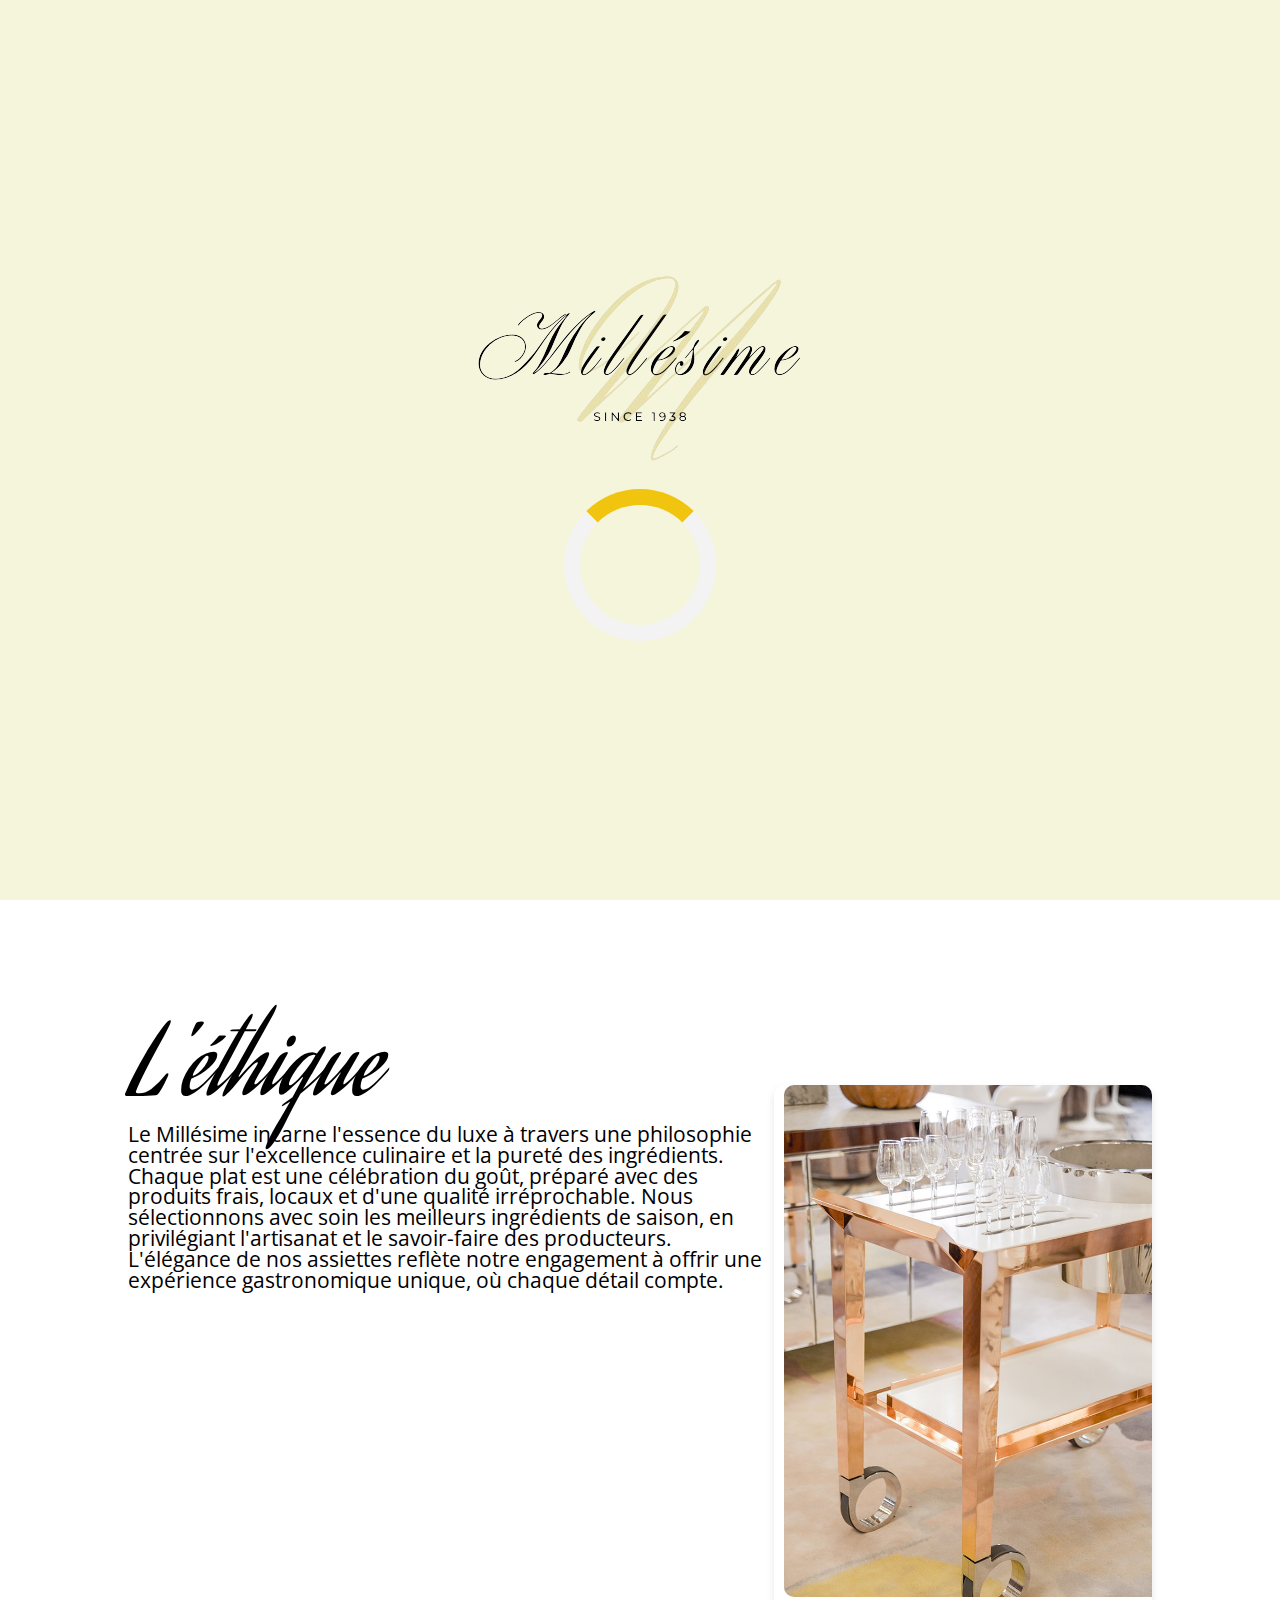
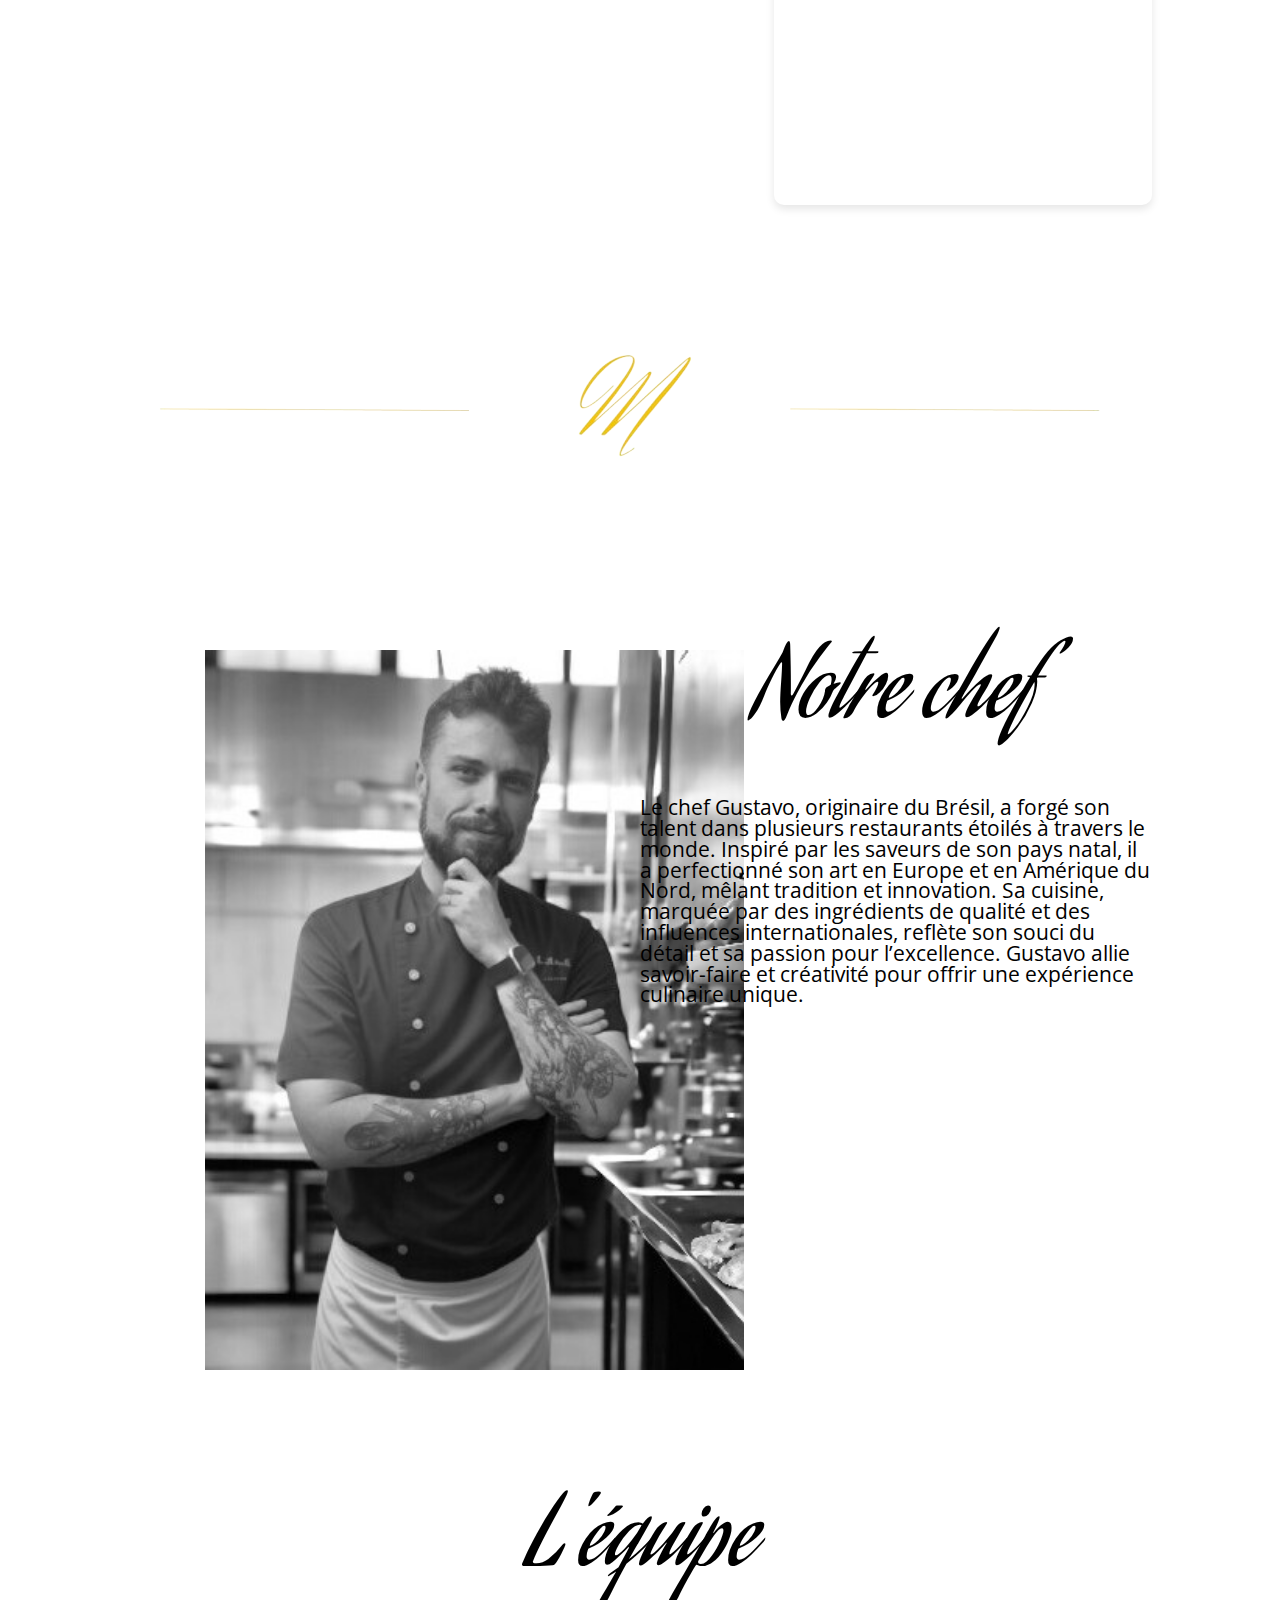
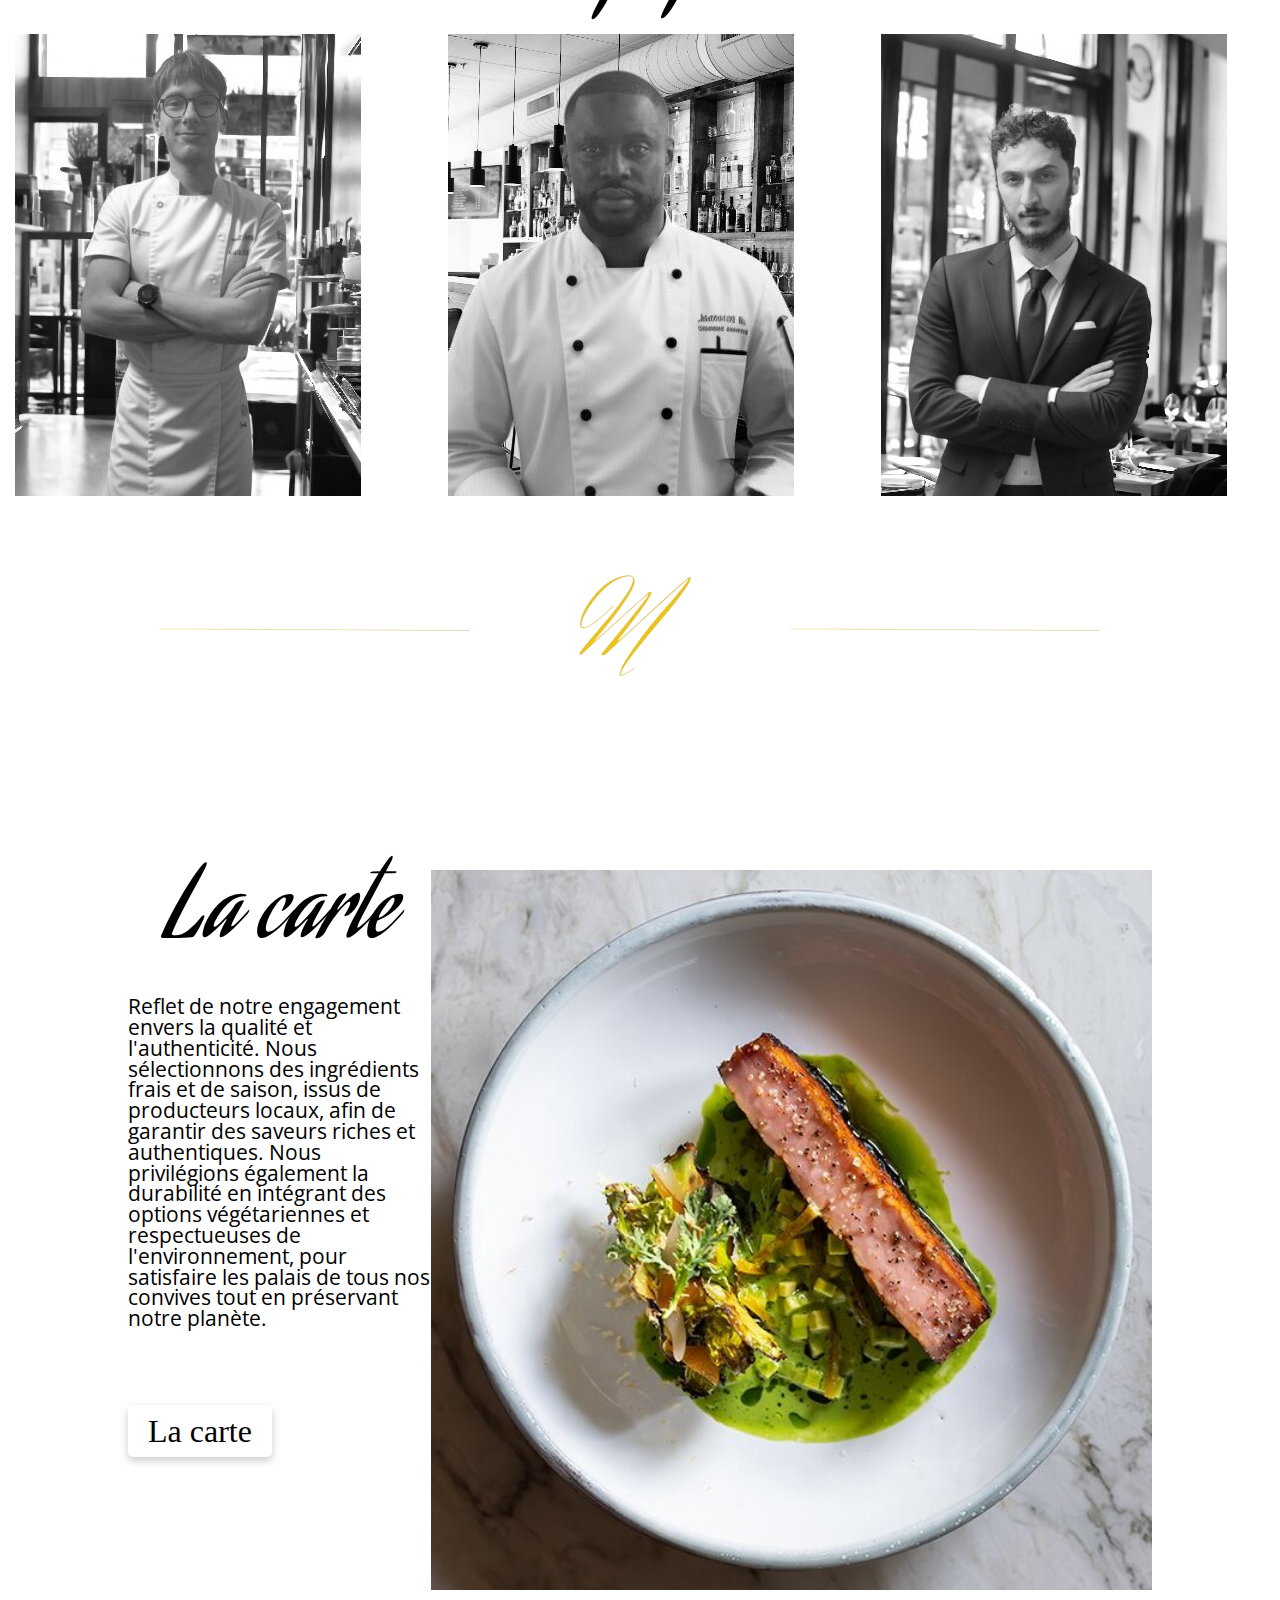
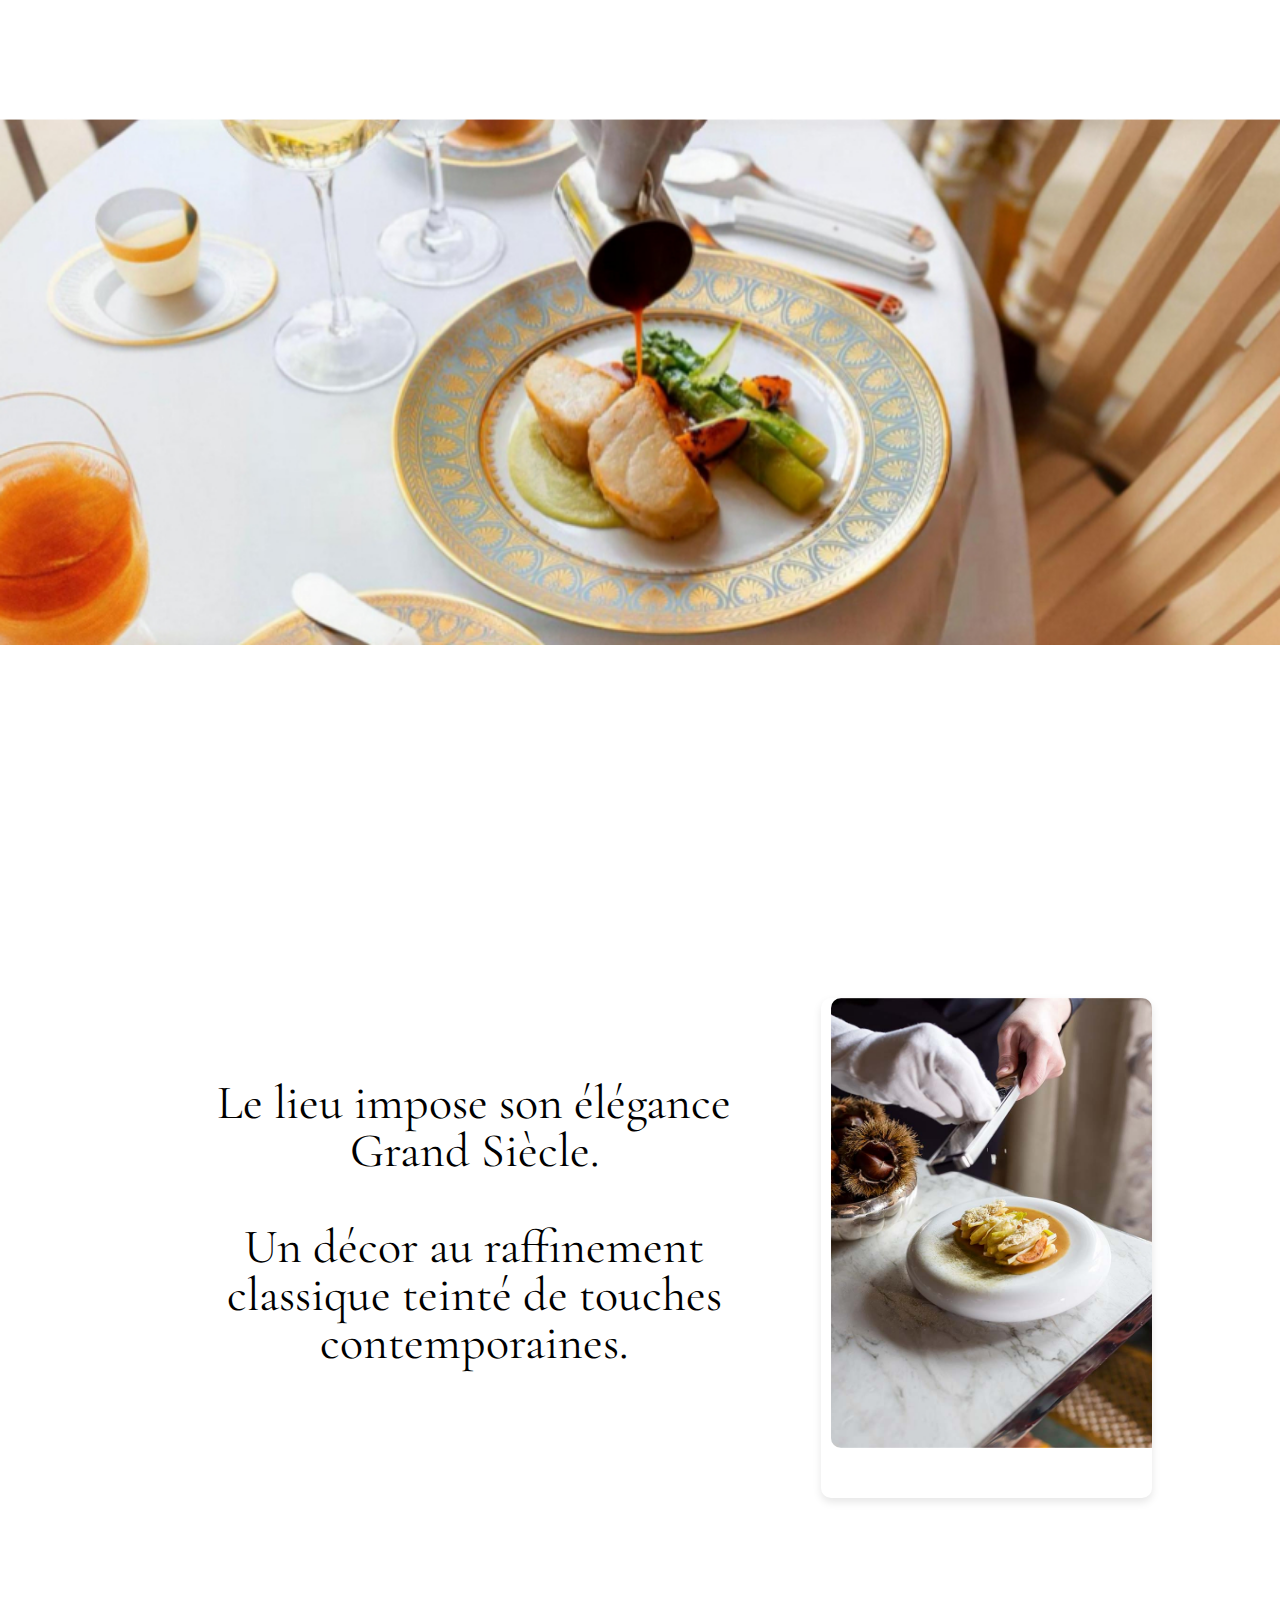
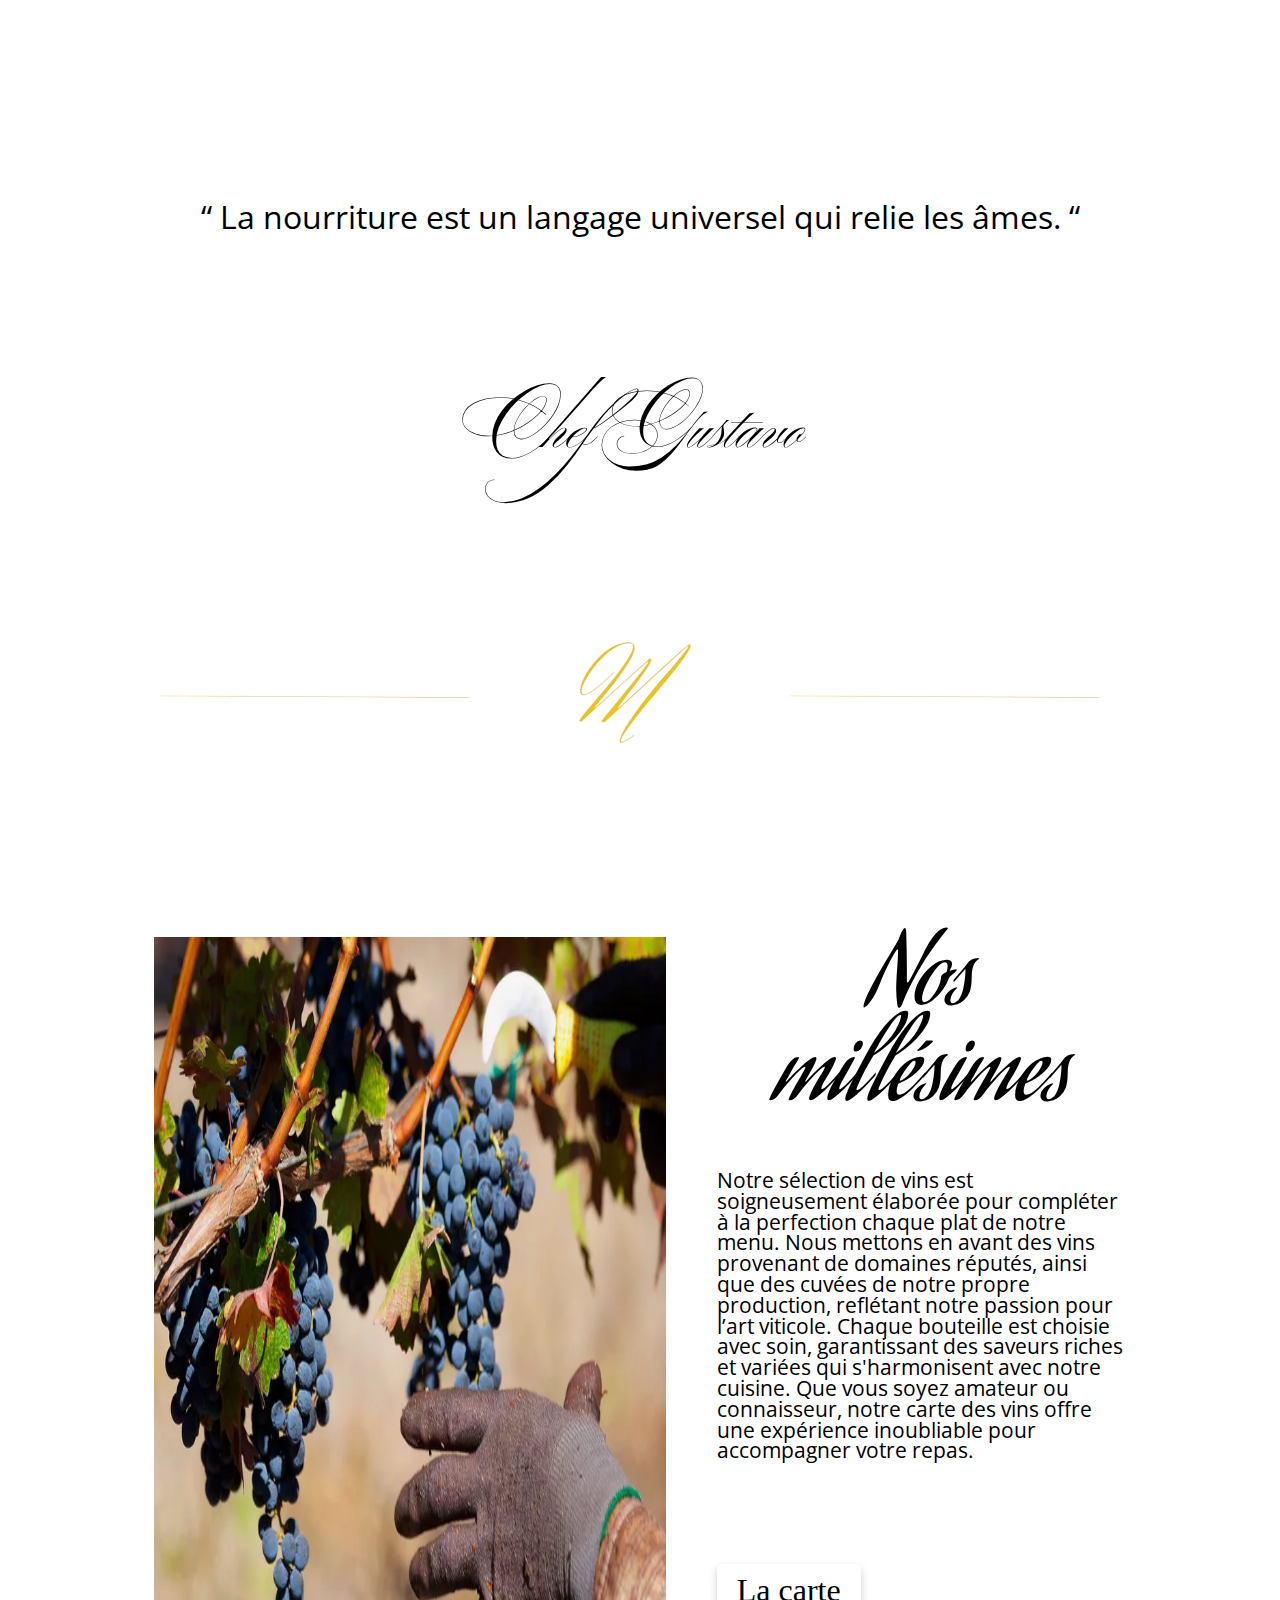
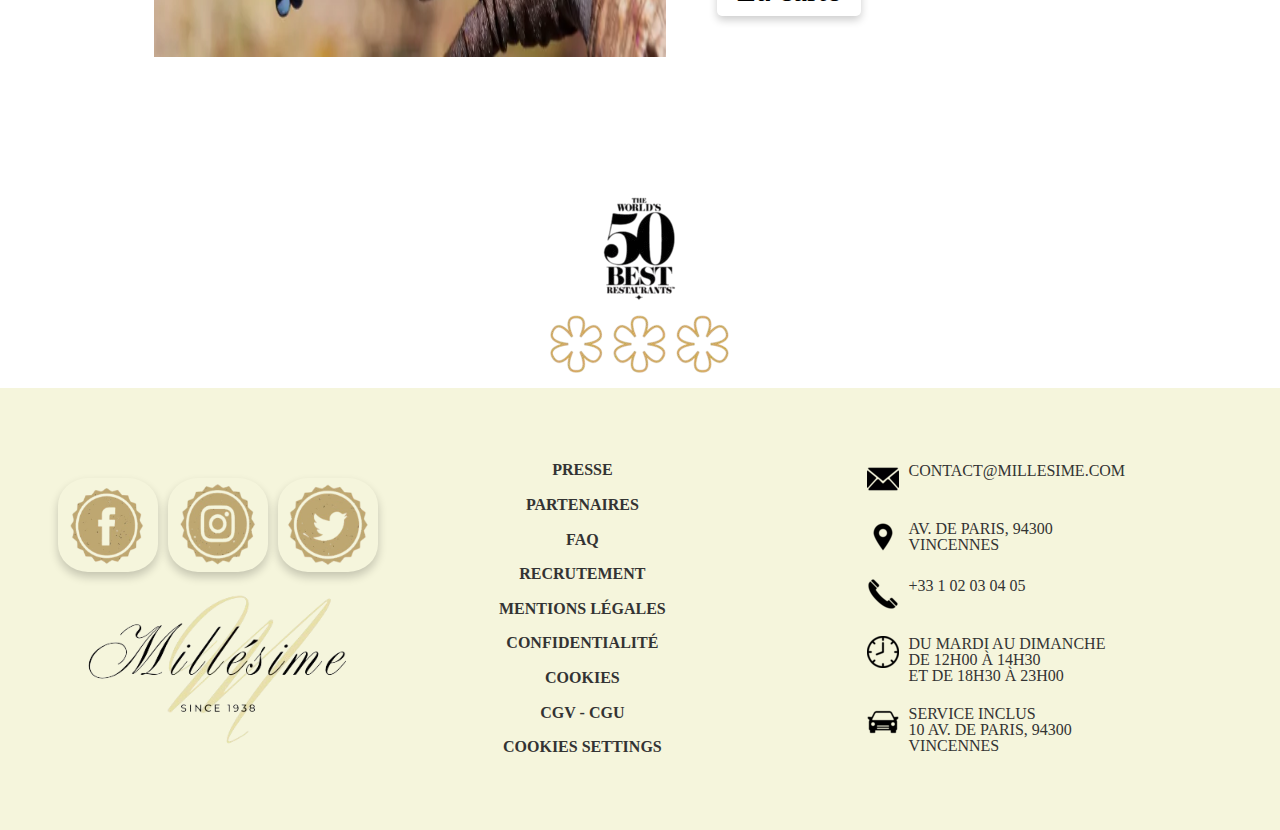
==== index.html @ 2b23a528 "maj3" ====
<!DOCTYPE html>
        <html lang="en">
<head>
    <meta charset="UTF-8">
    <meta name="viewport" content="width=device-width, initial-scale=1.0">
    <title>Restaurant Millésime</title>
    <link rel="icon" href="images/M-sans-fond.png" type="image/x-icon">
    <link rel="stylesheet" href="reset.css">
    <link rel="stylesheet" href="style.css">
    <link rel="preconnect" href="https://fonts.googleapis.com">
<link rel="preconnect" href="https://fonts.gstatic.com" crossorigin>
<link href="https://fonts.googleapis.com/css2?family=Aguafina+Script&family=Ballet:opsz@16..72&family=Cormorant+Garamond:ital,wght@0,300;0,400;0,500;0,600;0,700;1,300;1,400;1,500;1,600;1,700&family=Open+Sans:ital,wght@0,300..800;1,300..800&display=swap" rel="stylesheet">
</head>
<body>
    <div id="loading">
        <img src="images/logo-sans-fond2.png" alt="Logo" class="loading-logo">
        <div class="loader"></div>
    </div>
    <header>
        <nav id="navbar">
            <ul>
                <li><a href="#">L'éthique</a></li>
                <li><a href="#">Chefs</a></li>
                <li><a href="#carte">La Carte</a></li>
            </ul>

            <button button id="reservationButton"><a href="#">Réservation</a></button>
            
        </nav>
        <img src="images/logo-sans-fond2.png" alt="Logo" class="logo">
    </header>
    <main>
       
        
        <section id="ethique">
            <article>
                <h2>L'éthique</h2>  
                <p>Le Millésime incarne l'essence du luxe à travers une philosophie centrée sur l'excellence culinaire et la pureté des ingrédients. Chaque plat est une célébration du goût, préparé avec des produits frais, locaux et d'une qualité irréprochable. Nous sélectionnons avec soin les meilleurs ingrédients de saison, en privilégiant l'artisanat et le savoir-faire des producteurs. L'élégance de nos assiettes reflète notre engagement à offrir une expérience gastronomique unique, où chaque détail compte.</p>
            </article>
            <figure>
                <div class="carousel">
                    <div class="slides">
                        <div class="slide"><img src="images/cuisine1.jpg" alt="image1"></div>
                        <div class="slide"><img src="images/cuisine2.jpg" alt="image2"></div>
                        <div class="slide"><img src="images/cuisine3.jpg" alt="image3"></div>
                        <div class="slide"><img src="images/cuisine4.jpeg" alt="image4"></div>
                    </div>
                </div>
            </figure>
        </section>
            
            
        <div class="m">
            <img src="images/mavectrasse-removebg-preview.png">
        </div>


        <section class="chef">  

                <figure>     
                        <img src="images/gustavo.jpg" alt="Chef Gustavo">
                </figure> 
                <article>
                    <h2>Notre chef</h2>
                    <p>Le chef Gustavo, originaire du Brésil, a forgé son talent dans plusieurs restaurants étoilés à travers le monde. Inspiré par les saveurs de son pays natal, il a perfectionné son art en Europe et en Amérique du Nord, mêlant tradition et innovation. Sa cuisine, marquée par des ingrédients de qualité et des influences internationales, reflète son souci du détail et sa passion pour l’excellence. Gustavo allie savoir-faire et créativité pour offrir une expérience culinaire unique.</p>
                </article>
        </section>
        
        
       
        <section class="equipe"> 
            <h2>L'équipe</h2>
        </section>
        <section class="membre">
            <div class="membre-item">
                <img src="images/timothe.jpg" alt="Timothé">
                <article class="texte">
                    <p>Le sous-chef Timothé est un talent prometteur, formé dans des écoles culinaires internationales de renom. Avec plusieurs années d’expérience dans des restaurants étoilés, il apporte une expertise technique solide et un flair créatif. Sa rigueur et son attention aux détails complètent parfaitement la vision gastronomique du chef, contribuant à chaque plat avec passion et précision.</p>
                </article>
            </div>
        
            <div class="membre-item">
                <img src="images/lassanatransformed.jpeg" alt="Lassana">
                <article class="texte">
                    <p>Le chef pâtissier Lassana, fort de son expérience dans des cuisines internationales, est un véritable artisan du sucré. Sa passion pour la pâtisserie se reflète dans chaque création, où précision et innovation se mêlent harmonieusement. Lassana excelle à transformer des ingrédients simples en desserts raffinés, offrant des expériences gustatives inoubliables à chaque bouchée.</p> 
                </article>
            </div>
        
            <div class="membre-item">
                <img src="images/karim.jpg" alt="Karim">
                <article class="texte">
                    <p>Karim, notre maître de salle, apporte une expertise internationale acquise dans certains des meilleurs restaurants du monde. Son sens du service, son élégance et son attention aux moindres détails assurent à chaque client une expérience raffinée et inoubliable. Avec Karim, l'hospitalité devient un art, sublimant chaque moment passé dans notre établissement.</p>
                </article>
            </div>
        </section>
        
    
        <div class="m">
            <img src="images/mavectrasse-removebg-preview.png">
        </div>

        <section id="carte">
            <article>
                <h2>La carte</h2>
                <p>Reflet de notre engagement envers la qualité et l'authenticité. Nous sélectionnons des ingrédients frais et de saison, issus de producteurs locaux, afin de garantir des saveurs riches et authentiques. Nous privilégions également la durabilité en intégrant des options végétariennes et respectueuses de l'environnement, pour satisfaire les palais de tous nos convives tout en préservant notre planète.  </p>
                <a href="images/Menu.pdf" class="btn" target="_blank">La carte</a>

            </article>
            <figure>
                <img src="images/plat11.jpg">
            </figure>   
        </section>

        <div class="gimage">
            <img src="images/photofull.jpg">
        </div>

        <div class="carroussel-plat">
            <article>
            <h4>Le lieu impose son élégance Grand Siècle.<br><br> Un décor au raffinement classique teinté de touches contemporaines.</h4>
        </article>
            <figure>
                <div class="carousel">
                    <div class="slides">
                        <div class="slide"><img src="images/plat1.jpg" alt="image1"></div>
                        <div class="slide"><img src="images/plat10.jpg" alt="image2"></div>
                        <div class="slide"><img src="images/plat2.jpg" alt="image3"></div>
                        <div class="slide"><img src="images/plat5.jpg" alt="image4"></div>
                    </div>
                </div>
            </figure>
        </div>

        <div class="citation">
            <p>“ La nourriture est un langage universel qui relie les âmes. “</p> 
            <h3><br><br>Chef   Gustavo</h3>
        </div>

        <div class="m">
            <img src="images/mavectrasse-removebg-preview.png">
        </div>

        <section class="vin">
            <figure>
                <img src="images/wineharvest.jpg">
            </figure>
            <article>
                <h2>Nos millésimes</h2>
                <p>Notre sélection de vins est soigneusement élaborée pour compléter à la perfection chaque plat de notre menu. Nous mettons en avant des vins provenant de domaines réputés, ainsi que des cuvées de notre propre production, reflétant notre passion pour l’art viticole. Chaque bouteille est choisie avec soin, garantissant des saveurs riches et variées qui s'harmonisent avec notre cuisine. Que vous soyez amateur ou connaisseur, notre carte des vins offre une expérience inoubliable pour accompagner votre repas.  </p>
                <a href="images/Carte de Vins.pdf" class="btn" target="_blank">La carte</a>
            </article>
        </section>

        <div class="certif">
            <div class="certimg">
                <img src="images/logo50michelin.png">
            </div>
        </div>
    </main>

    <footer>
        <div class="container">

            <div class="column logos">
                <div class="inter">          
                    <img src="images/facebook.png" alt="Facebook">
                    <img src="images/insta.png" alt="Instagram">
                    <img src="images/twitter.png" alt="Twitter">
                </div>  
                <img src="images/logo-sans-fond2.png" alt="logo" class="M">
            </div>

            <div class="column liens">   
                <ul>
                    <li class="hover-underline">Presse</li>
                    <li class="hover-underline">Partenaires</li>
                    <li class="hover-underline">FAQ</li>
                    <li class="hover-underline">Recrutement</li>
                    <li class="hover-underline">Mentions Légales</li>
                    <li class="hover-underline">Confidentialité</li>
                    <li class="hover-underline">Cookies</li>
                    <li class="hover-underline">CGV - CGU</li>
                    <li class="hover-underline">Cookies Settings</li>
                </ul>
            </div> 

            <div class="column contact">
                <ul>
                    <li class="hover-underline"><span class="icon"><img src="images/enveloppe-de-courrier-electronique.png"></span> contact@millesime.com</li>
                    <li class="hover-underline"><span class="icon"><img src="images/localisateur.png"></span> Av. de Paris, 94300 Vincennes</li>
                    <li class="hover-underline"><span class="icon"><img src="images/telephone.png"></span> +33 1 02 03 04 05</li>
                    <li class="hover-underline"><span class="icon"><img src="images/lhorloge.png"></span> Du mardi au dimanche<br>De 12h00 à 14h30<br>et de 18h30 à 23h00</li>
                    <li class="hover-underline"><span class="icon"><img src="images/voiture.png"></span> Service inclus<br>10 Av. de Paris, 94300 Vincennes</li>
                </ul>
            </div>  
            
        </div>
    </footer>

<script src="script.js"></script>
</body>
---- style.css ----
#loading {
    position: fixed;
    width: 100%;
    height: 100%;
    background-color: #F5F5DC;
    z-index: 9999;
    display: flex;
    flex-direction: column;
    justify-content: center;
    align-items: center;
}

.loading-logo {
    width: 500px;
    margin-bottom: 20px; 
}


.loader {
    border: 16px solid #f3f3f3;
    border-top: 16px solid #F1C40F;
    border-radius: 50%;
    width: 120px;
    height: 120px;
    animation: spin 2s linear infinite;
}

@keyframes spin {
    0% { transform: rotate(0deg); }
    100% { transform: rotate(360deg); }
}

:root {
    --gold:  #F1C40F;
    --white:  #ffffff;
    --navfooterbg: #F5F5DC;
    --text: black;
}

header nav {
    position: fixed; 
    top: 0;
    left: 0;
    width: 100%;
    background-color: transparent; 
    transition: background-color 0.3s ease; 
    z-index: 1000;
    display: flex;
    justify-content: space-between;
        
}

header>nav.scrolled {
    background-color: #E5c07B;
}

header nav ul {
    display: flex;
    padding-left: 4%;
    border: none;
    gap: 35px;
    align-items: center;
       
}

header nav li a {
    display: flex;
    text-decoration: none;
    color: var(--text);
    font-family: "Cormorant Garamond", serif;
    font-weight: 500;
    font-size: 50px;
    text-shadow: 2px 2px 4px rgb(0, 0, 0, 0.5);
          
    
}

li a:hover {
    text-shadow: 3px 3px 8px rgba(0, 0, 0, 0.7); 
    transform: scale(1.05);    
    border-bottom: 1px solid #000;
}

li a:active {
        transform: scale(0.95);
    }

    
nav button {
    background-color: black;
    text-decoration: none;
    color: gold; 
    border: 2px solid #F1C40F; 
    padding: 15px 30px;
    font-size: 18px;
    text-transform: uppercase;
    letter-spacing: 2px;
    cursor: pointer;
    position: relative;
    overflow: hidden;
    transition: color 0.3s, background-color 0.3s, transform 0.4s; 
    padding: 20px 30px 15px 30px;
    margin: 20px 10px;
    margin-right: 20px;
}

nav button a {
    text-decoration: none;
    color: #F1C40F;
}

nav button::before {
    content: 'Bientôt Disponible';
    position: absolute;
    top: 0;
    left: 0;
    width: 100%;
    height: 100%;
    display: flex;
    justify-content: center;
    align-items: center;
    color: black; 
    background-color: gold;
    transform: translateY(100%);
    transition: transform 0.4s;
    
    
}

nav button:hover {
    color: black;
    background-color: gold; 
}

nav button:hover::before {
    transform: translateY(0); 
}

nav button:hover {
    transform: scale(1.05); 
}

nav button:active {
    transform: scale(0.95);
}
       
header {
    background-image: url(images/headeur.jpg);
    background-size: cover;
    background-position: top;
    height: 100vh;
}

.logo {
    width: 600px; 
    height: auto; 
    padding: 5px;
    background-color: transparent;
    display: block;
    margin-left: auto;
    margin-right: auto;
    width: 600px;
    padding-top: 0;    
    margin: 0 auto; 
    padding-top: 80px;  
}

#ethique {
    display: flex;
    justify-content: space-between;
    margin: 10%;
    height: 80vh;
}

#text-container {
    flex: 1;
    margin-right: 20px;

}

.carousel {
    flex: 1;
    display: flex;
    justify-content: flex-end;
}

.carousel img {
    max-width: 100%;
    height: auto;
    margin-left: 10px;
}

.texte h2 {
text-align: center;
}

.ethique h2 {
    font-family: "Aguafina Script";
    font-size: 6rem;
    margin-bottom: 15%;
}

.ethique article {
    width: 40%;
}


.ethique figure {
    width: 40%;
}

.ethique p {
    font-family: "Roboto";
    font-size: 2rem; 
    text-align: left;
    word-wrap: break-word;
}

.carousel {
    width: 100%;
    overflow: hidden;
    border-radius: 10px;
    box-shadow: 0 4px 8px rgba(0, 0, 0, 0.1);
    height: 100%;
    margin-top: 15%;
}

.slides {
    display: flex;
    width: 100%;
    animation: slide 7s infinite;
}

.slide {
    width: 100%;
    flex: 1 0 100%;
    height: 100%;
}

.slide img {
    width: 100%;
    border-radius: 10px;
}
@keyframes slide {
    0% { transform: translateX(0); }
    33% { transform: translateX(0); }
    38% { transform: translateX(-100%); }
    71% { transform: translateX(-100%); }
    76% { transform: translateX(-200%); }
    100% { transform: translateX(-200%); }
}

.chef{
    display: flex;
    justify-content: space-between;
    margin: 10%;
    height: 80vh;
}
.chef figure{
    width: 50%;
    display: flex;
}
.chef figure img{
    width:auto;
    padding-left: 15%;
}
.chef article{
    height: 80%;
    width: 50%;
    
}
.chef article h2{
    text-align: center;
    padding-bottom: 10%;
}
.chef article p{
    padding-bottom: 25%;
    }

 .equipe h2 {
    color: #000;
    font-family: "Aguafina Script";
    font-size: 6rem;
    margin-bottom: 20px;
    margin-top: auto;
 }
 .equipe.texte p {
    text-align: center;
    }
    
.equipe {
        display: flex;
        justify-content: center; /* Espacement égal entre les membres */
        gap: 20px; /* Espace entre chaque membre */
        margin: 20px 0;
        flex-direction: row;
        align-items: center;
        height: 80%;
    }
    .membre {
        display: flex;
        justify-content: space-around; /* Espace entre les images */
        gap: 20px; /* Espace entre chaque membre */
        margin-top: 20px;
    }
    
    .membre-item {
        position: relative;
        width: 30%; /* Chaque membre occupe 30% de la largeur disponible */
        overflow: hidden;
    }
    
    .membre-item img {
        width: 80%; /* L'image occupe toute la largeur du membre */
        height: auto;
        display: block;
    }
    
    .texte {
        position: absolute;
        top: 0;
        left: 0;
        width: 75%;
        height: 100%;
        background-color: rgba(0, 0, 0, 0.7); /* Fond semi-transparent */
        color: white;
        display: flex;
        justify-content: center;
        align-items: center;
        text-align: center;
        opacity: 0; /* Le texte est invisible par défaut */
        transition: opacity 0.5s ease;
        padding: 20px;
    }
    
    .membre-item:hover .texte {
        opacity: 1; /* Le texte apparaît au survol de l'image */
    }
    
    .texte p {
        margin: 0;
        word-wrap: break-word;
        max-height: 100%; /* Assure que le texte ne dépasse pas */
        overflow-y:hidden; /* Si le texte dépasse, défilement */
    }
    
    


.membre img {
    width: auto;
    height: auto;
    transition: opacity 0.5s ease; /* Transition pour l'opacité */
}

.membre .texte {
    position: absolute;
    top: 0;
    left: 0;
    width: auto;
    height: auto;
    background-color: rgba(0, 0, 0, 0.6); /* Fond semi-transparent */
    color: white;
    display: flex;
    justify-content: center;
    align-items: center;
    text-align: center;
    opacity: 0; /* Par défaut, le texte est invisible */
    transition: opacity 0.5s ease; /* Transition pour l'apparition du texte */
    padding: 20px;
    font-size: 10%;
}

.membre:hover img {
    opacity: 0.5; /* Réduit la visibilité de l'image lorsqu'on passe la souris */
}

.membre:hover .texte {
    opacity: 1; /* Le texte devient visible lors du survol */
}

.m {
    display: flex;
    justify-content: center;
    max-width: 100%;
}


#carte{
    display: flex;
    justify-content: space-around;
    margin: 10%;
    height: 80vh;
}
#carte article{
    height: 80%;
    width: 40%;
}
#carte article h2{
    text-align: center;
    padding-bottom: 10%;
}
#carte article p{
    padding-bottom: 25%;
}
#carte figure{
    height: 100% ;
}
#carte figure img{
    height: 100%;
}

h2{
    font-family: "Aguafina Script";
    font-size: 6rem;

}
p{
    font-family: "Open Sans";
    font-size: 1.3rem;
}

.btn {
    display: inline-block;
    padding: 10px 20px;
    background-color: #ffffff; 
    color: black; 
    text-decoration: none; 
    border-radius: 5px; 
    font-size: 2rem; 
    box-shadow: 0 4px 8px rgba(0, 0, 0, 0.2); 
    transition: background-color 0.3s, box-shadow 0.3s; 
  }
  
  .btn:hover {
    background-color: var(--gold); 
    box-shadow: 0 8px 16px rgba(0, 0, 0, 0.3); 
  }
  
  .gimage{
    display: flex;
    justify-content: center;
    width: 100%;
 
  }
  .gimage img{
    width: 100%;
  }


  .carroussel-plat {
    margin: 10%;
    display: flex;
    justify-content: space-around;
    align-items: center;
    height: 100vh;
  }

  .carroussel-plat h4 {
    text-align: center;
    font-size: 3rem;
    padding: 10%;
    font-family: "Cormorant Garamond";
  }
.carroussel-plat img{
    height: 90%;
  }
.carroussel-plat figure{
    width: 60%;
}

.citation {
    margin: 7%;
    display: block;


  }
.citation p{
    text-align: center;
    font-size: 2rem;
  }
.citation h3{
      font-family: "Ballet";
      font-size: 5rem;
      text-align: center;
  }
.vin{
    display: flex;
    justify-content: space-around;
    margin: 10%;
    height: 80vh;
}
.vin figure{
    width: 50%;
    display: flex;
}
.vin figure img{
    width: 100%;
}
.vin article{
    height: 80%;
    width: 40%;
}
.vin article h2{
    text-align: center;
    padding-bottom: 10%;
}
.vin article p{
    padding-bottom: 25%;
}
.certif{
    display: flex;
    flex-direction: column;
    align-items: center;
}
.certif img{
    width: 100%;
}
.certif .certimg img{
    width: 100%;
}

footer .container {
    display: flex;
    padding: 5%; 
    background-color: #F5F5DC;
    justify-content: space-around;
}

footer .column {
    display: flex;
    flex-direction: column;
    align-items: center;
    width: 30%;
}

footer .logos {
    width: 20%;
    margin: 1rem 0; 
}
footer .inter{
    display: flex;
    flex-direction: row;
    gap: 10px;
}

footer .logos .inter img {
    transition: transform 0.2s, box-shadow 0.2s;
    box-shadow: 0 0.3125rem 0.625rem rgba(0, 0, 0, 0.2); 
    width: 6.25rem; 
    margin: 0.625rem 0; 
    border-radius: 30%; 
}

footer .logos .inter img:hover {
    transform: translateY(0.125rem); 
    box-shadow: 0 0.1875rem 0.4375rem rgba(0, 0, 0, 0.6); 
}

footer .logos img.M {
    width: 25em;
}

footer .liens ul, .contact ul {
    list-style: none;
    padding: 0;
    width: 80%;
    display: flex;
    flex-direction: column;
    
    height: 100%;
    justify-content: space-evenly
}

.bold {
    font-weight: bold;
}

footer .liens li, .contact li {
    margin: 3% 0; 
    color: #333;
    font-weight: bold;
    text-transform: uppercase;
    text-align: center;
}

footer .contact li {
    font-weight: normal;
    text-align: left;
    display: flex;
    margin: 4% 0; 
}

footer .hover-underline:hover {
    text-decoration: underline;
    text-decoration-color: gold;
    gap: 2%;
    text-underline-offset: 4px;
}

footer .icon {
    font-size: 1.25rem; 
    margin-right: 0.625rem;
}
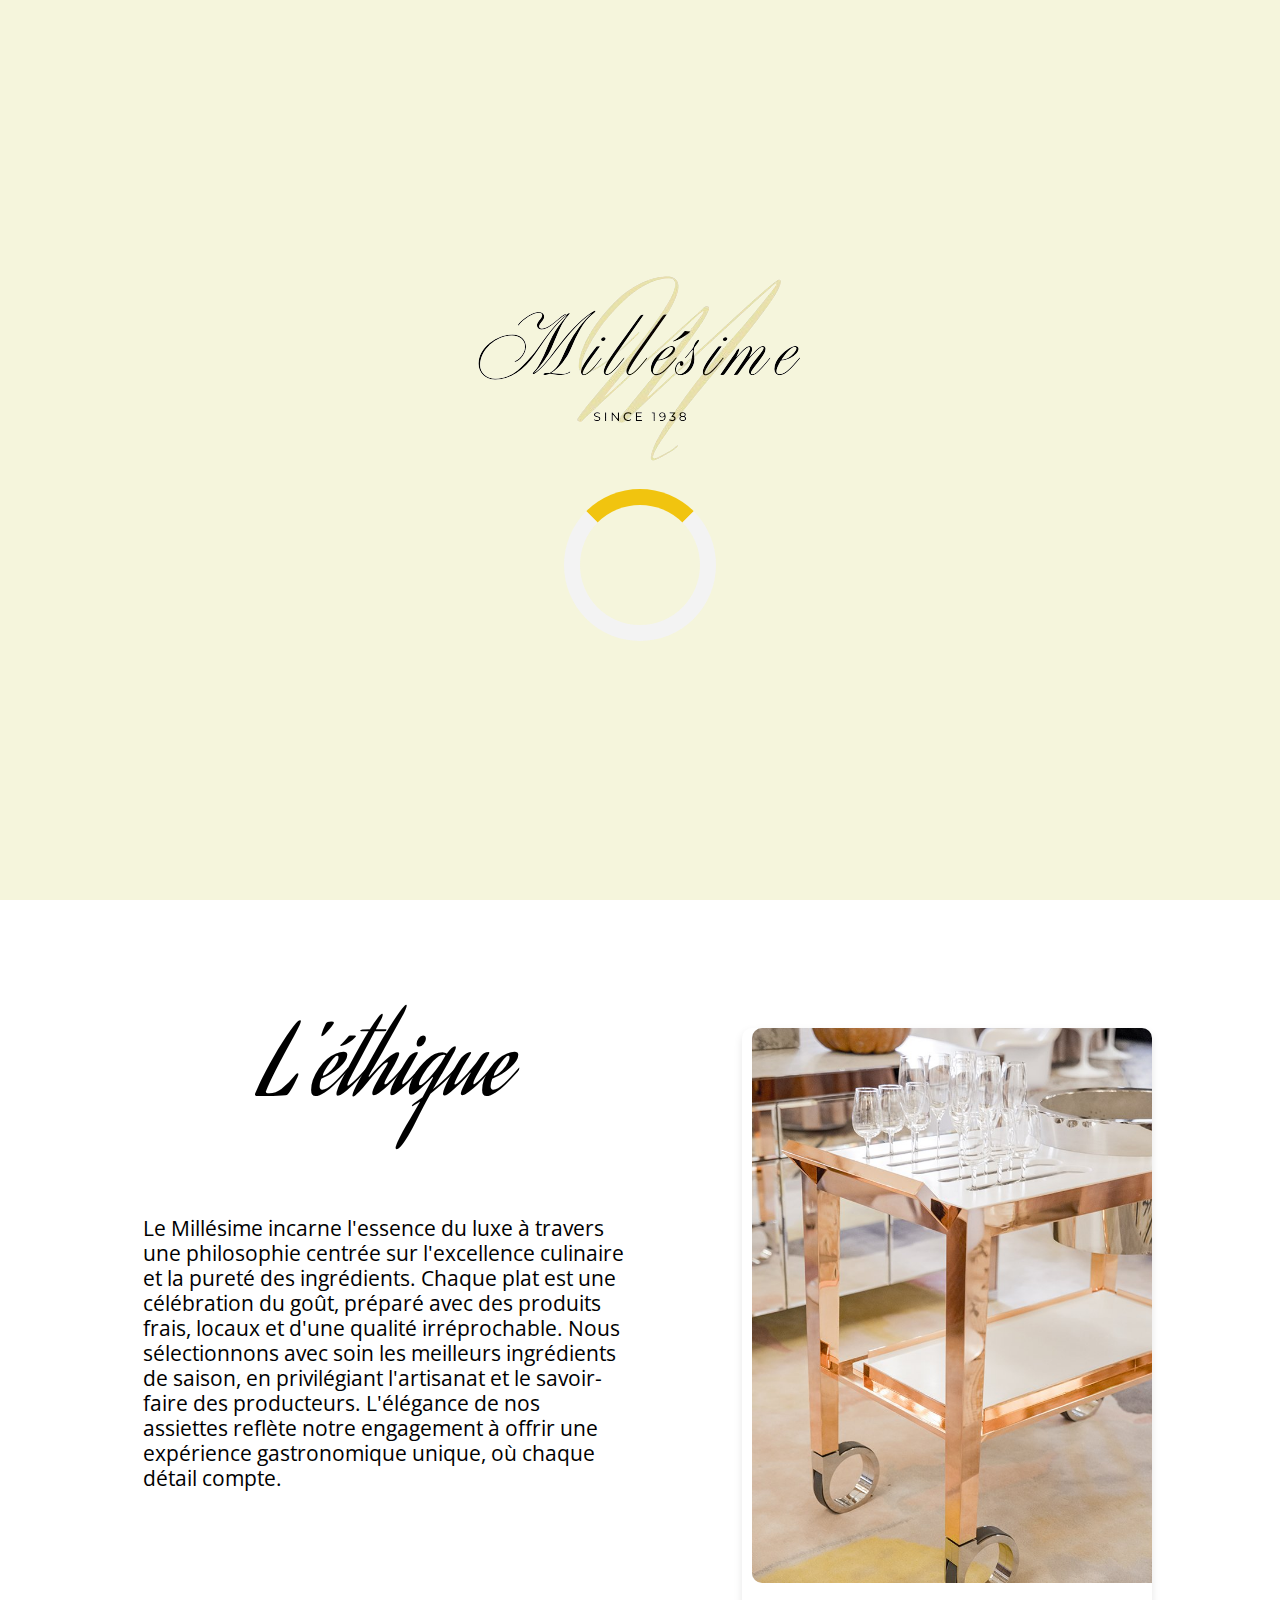
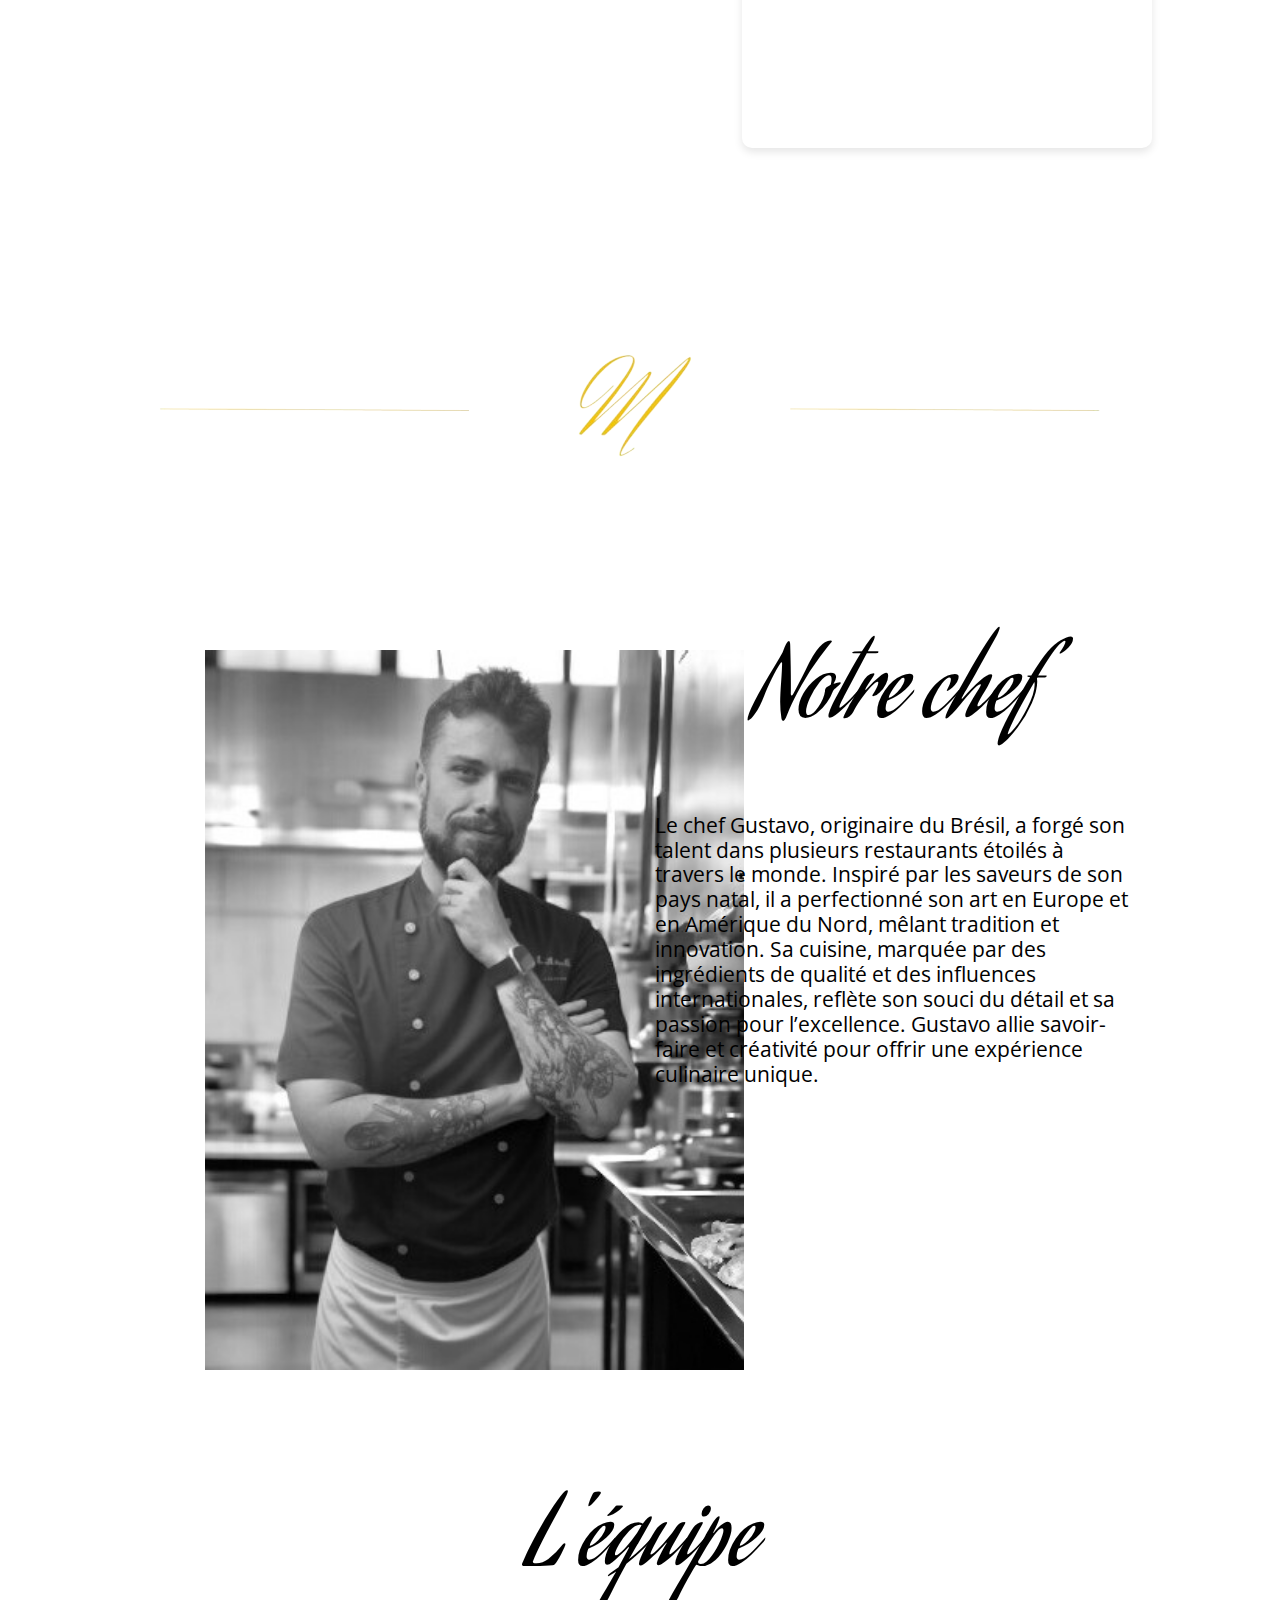
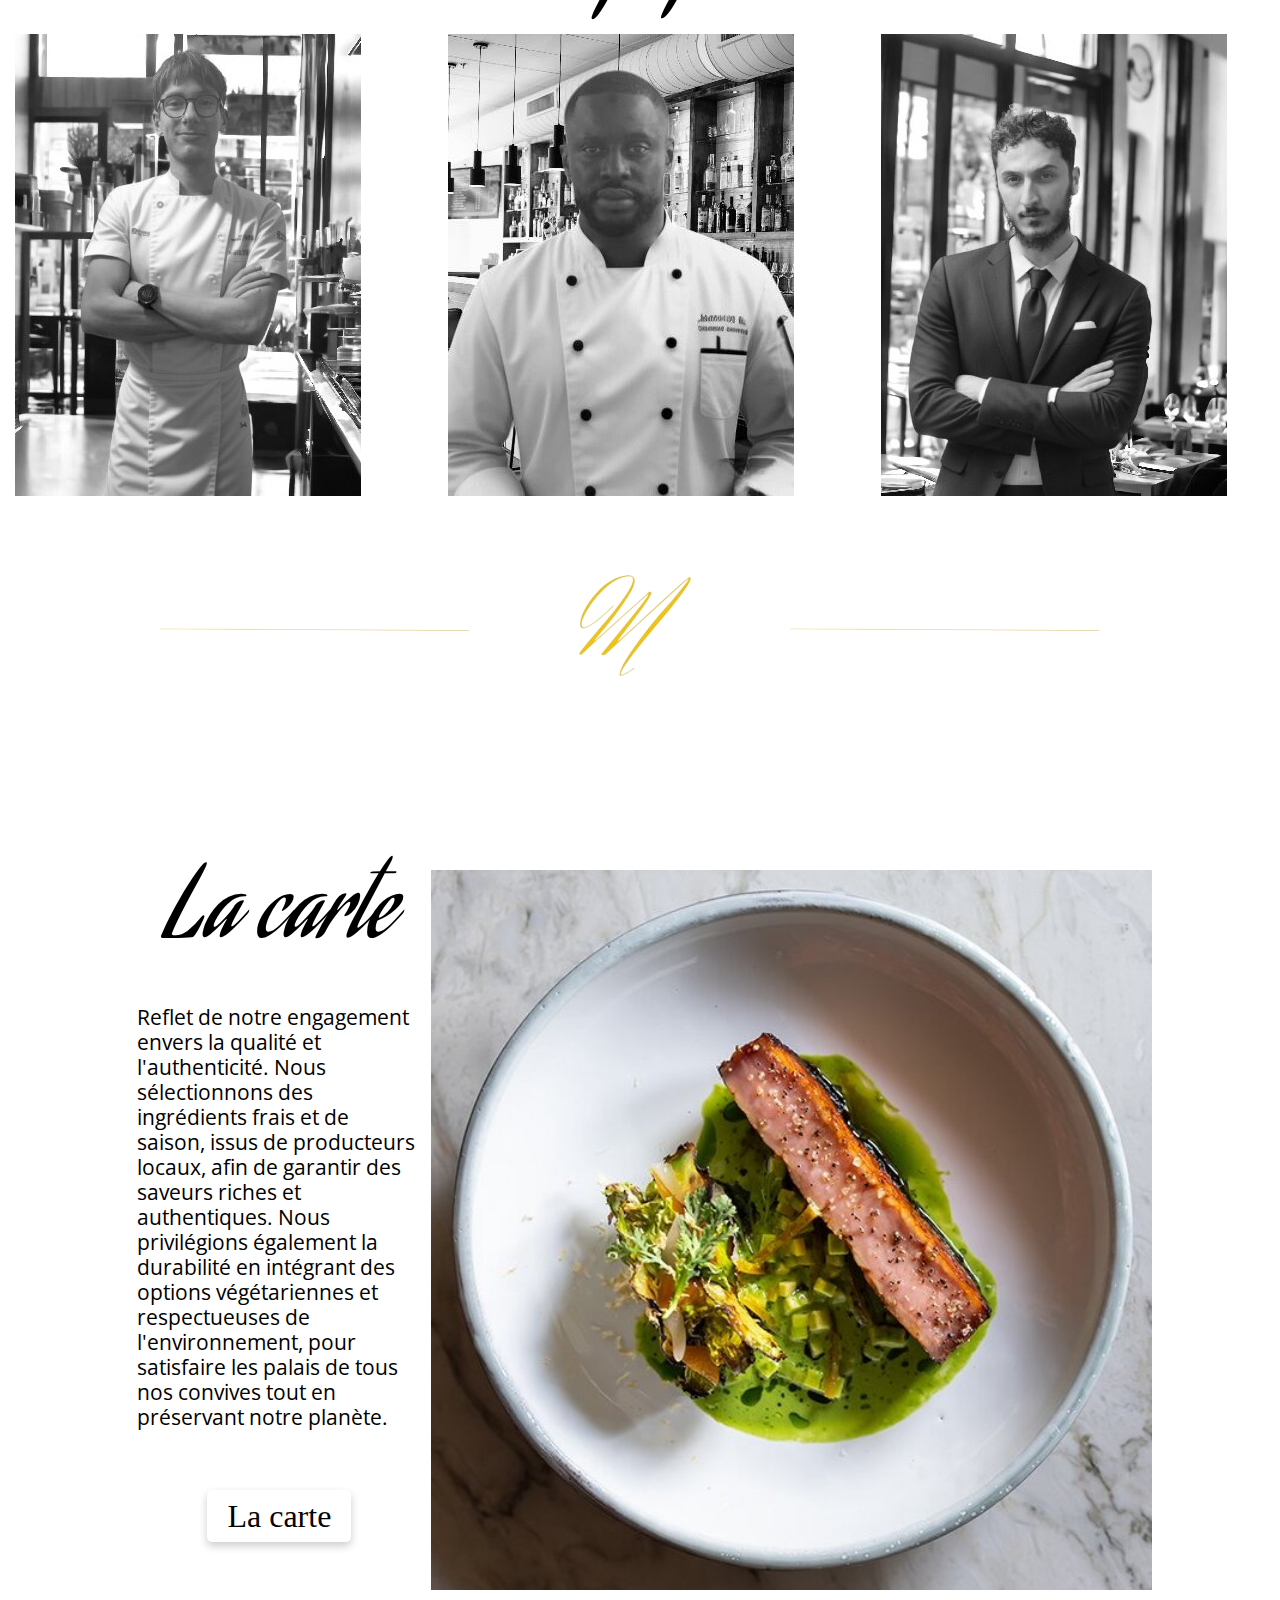
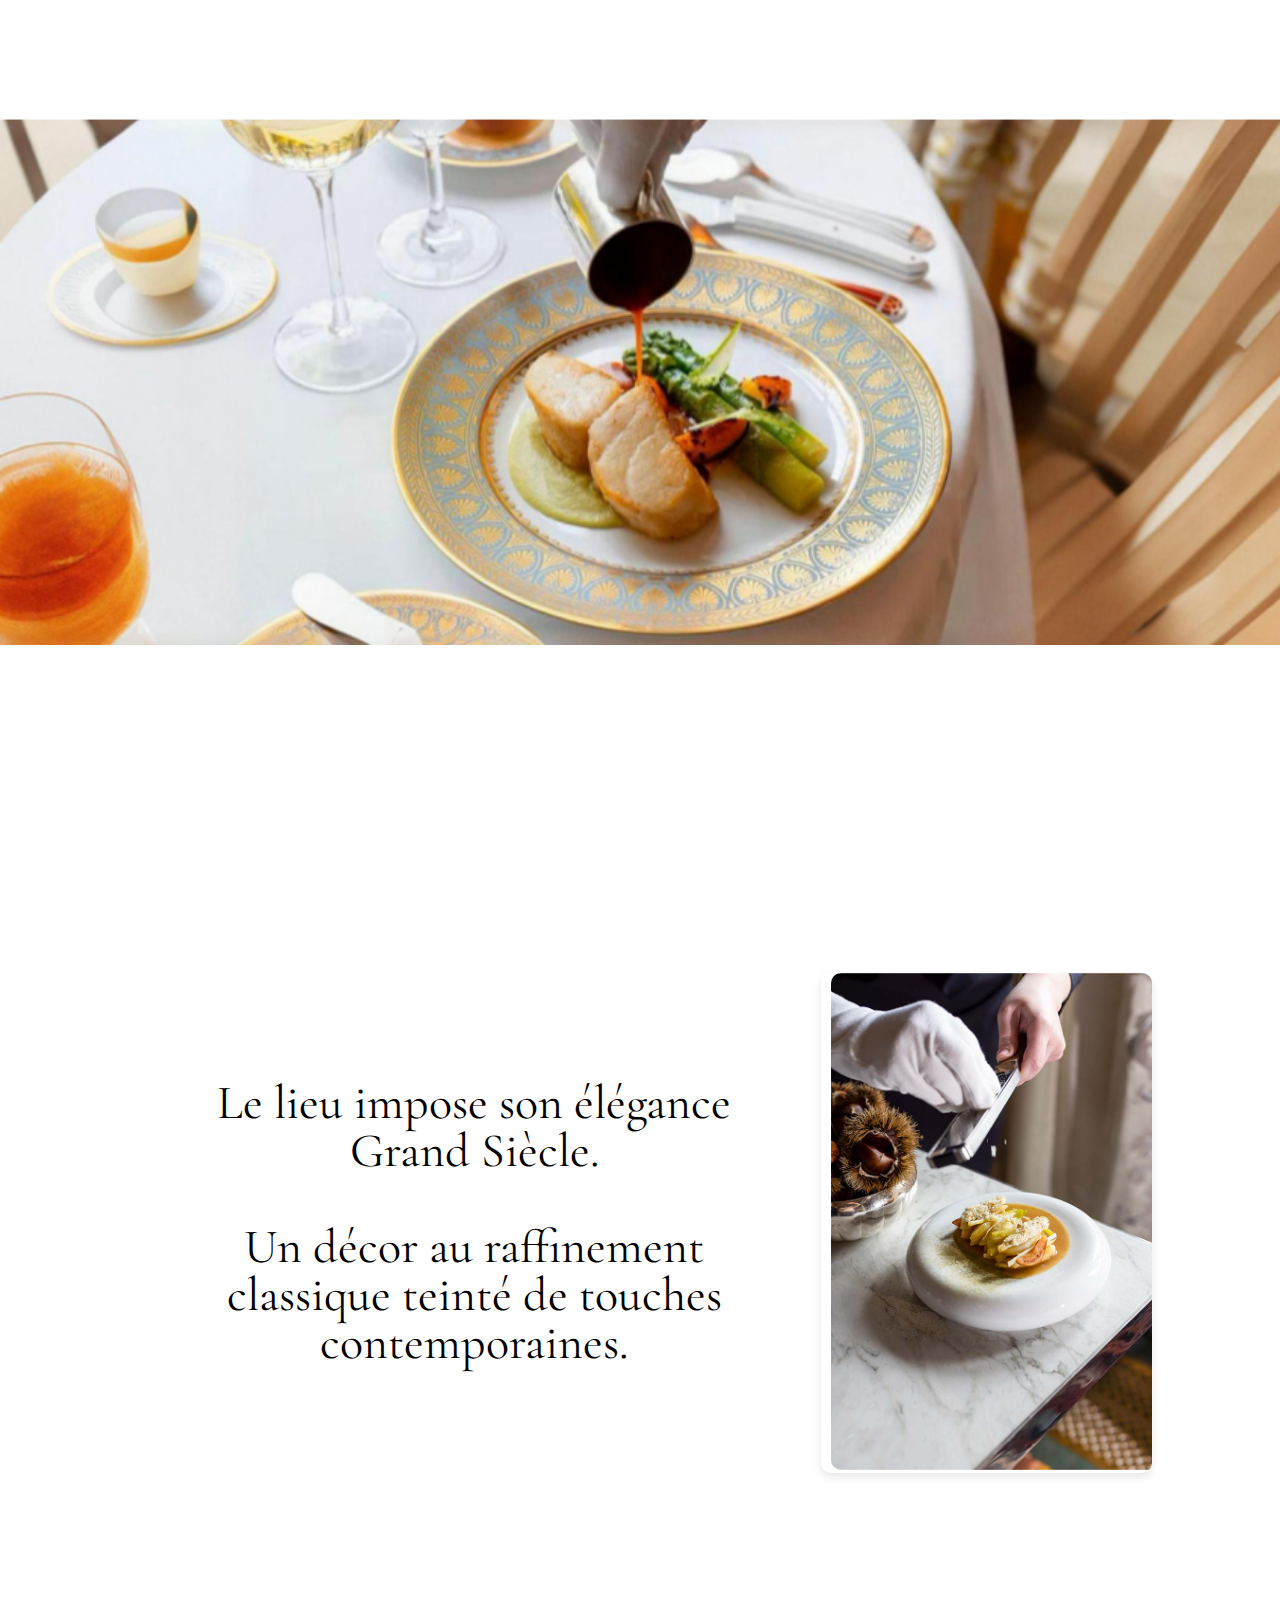
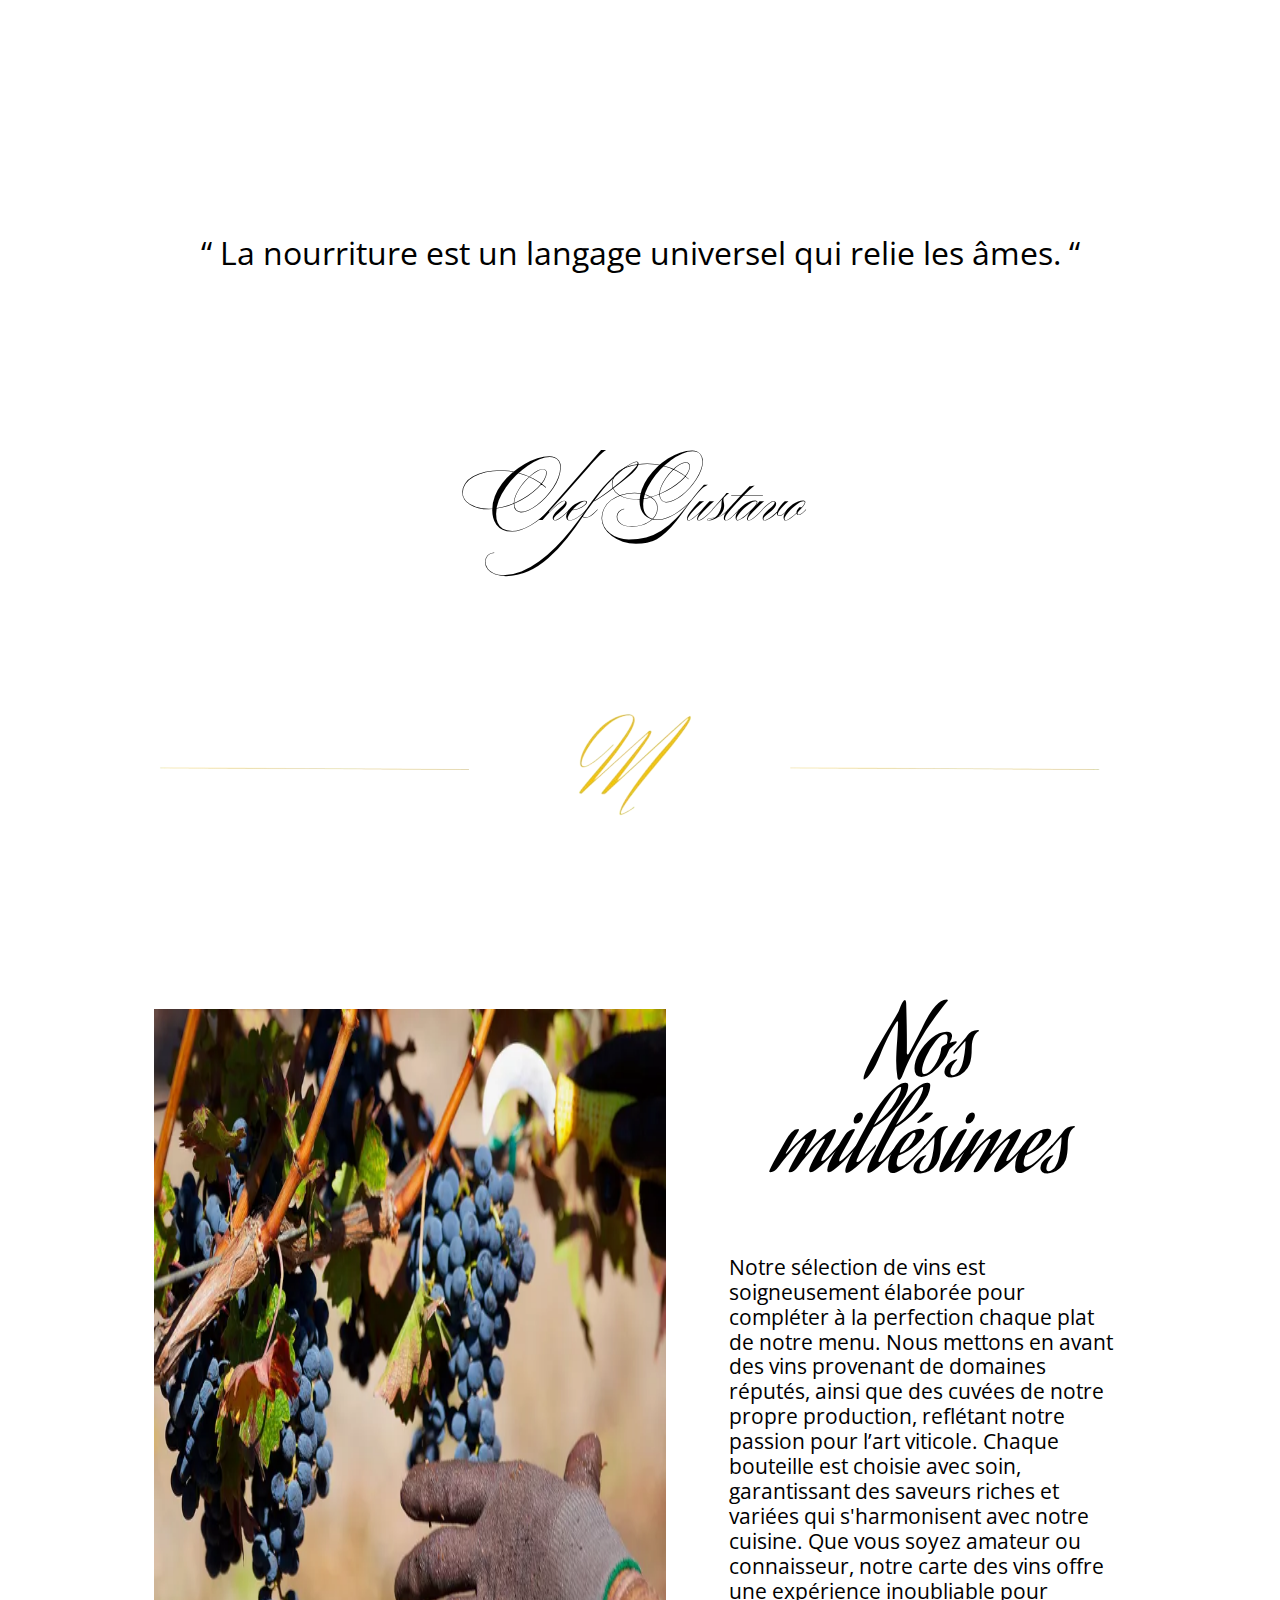
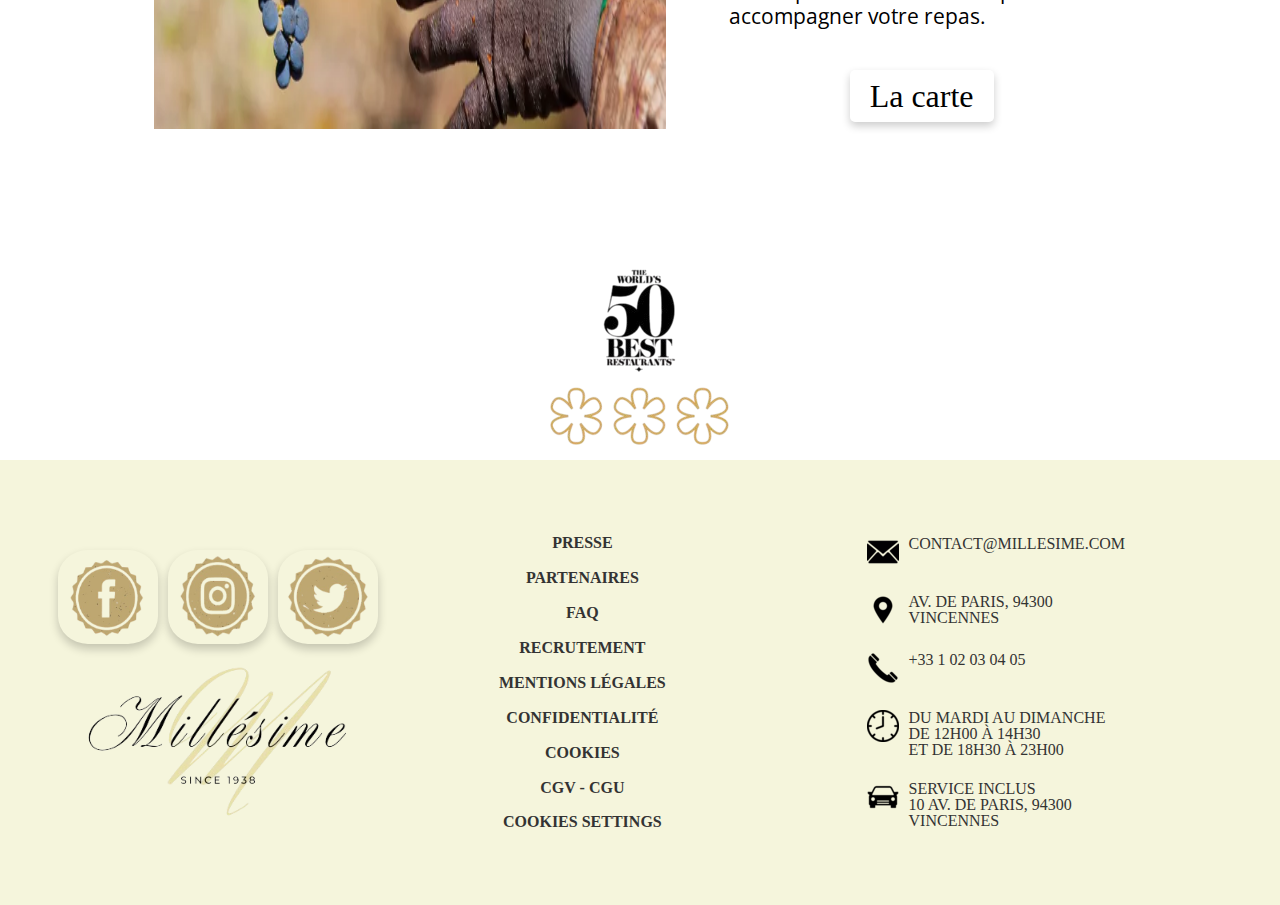
==== commit a5883d65: "maj-16-10" ====
--- a/index.html
+++ b/index.html
@@ -16,11 +16,11 @@
         <img src="images/logo-sans-fond2.png" alt="Logo" class="loading-logo">
         <div class="loader"></div>
     </div>
-    <header>
+    <header id="header">
         <nav id="navbar">
             <ul>
-                <li><a href="#">L'éthique</a></li>
-                <li><a href="#">Chefs</a></li>
+                <li><a href="#ethique">L'éthique</a></li>
+                <li><a href="#chef">Chefs</a></li>
                 <li><a href="#carte">La Carte</a></li>
             </ul>
 
@@ -55,7 +55,7 @@
         </div>
 
 
-        <section class="chef">  
+        <section id="chef">  
 
                 <figure>     
                         <img src="images/gustavo.jpg" alt="Chef Gustavo">
@@ -66,8 +66,6 @@
                 </article>
         </section>
         
-        
-       
         <section class="equipe"> 
             <h2>L'équipe</h2>
         </section>
@@ -103,8 +101,9 @@
             <article>
                 <h2>La carte</h2>
                 <p>Reflet de notre engagement envers la qualité et l'authenticité. Nous sélectionnons des ingrédients frais et de saison, issus de producteurs locaux, afin de garantir des saveurs riches et authentiques. Nous privilégions également la durabilité en intégrant des options végétariennes et respectueuses de l'environnement, pour satisfaire les palais de tous nos convives tout en préservant notre planète.  </p>
-                <a href="images/Menu.pdf" class="btn" target="_blank">La carte</a>
-
+                <div class="button">
+                    <a href="images/Menu.pdf" class="btn" target="_blank">La carte</a>
+                </div>
             </article>
             <figure>
                 <img src="images/plat11.jpg">
@@ -147,7 +146,9 @@
             <article>
                 <h2>Nos millésimes</h2>
                 <p>Notre sélection de vins est soigneusement élaborée pour compléter à la perfection chaque plat de notre menu. Nous mettons en avant des vins provenant de domaines réputés, ainsi que des cuvées de notre propre production, reflétant notre passion pour l’art viticole. Chaque bouteille est choisie avec soin, garantissant des saveurs riches et variées qui s'harmonisent avec notre cuisine. Que vous soyez amateur ou connaisseur, notre carte des vins offre une expérience inoubliable pour accompagner votre repas.  </p>
-                <a href="images/Carte de Vins.pdf" class="btn" target="_blank">La carte</a>
+                <div class="button">   
+                    <a href="images/Carte de Vins.pdf" class="btn" target="_blank">La carte</a>
+                </div>
             </article>
         </section>
 
@@ -167,7 +168,7 @@
                     <img src="images/insta.png" alt="Instagram">
                     <img src="images/twitter.png" alt="Twitter">
                 </div>  
-                <img src="images/logo-sans-fond2.png" alt="logo" class="M">
+                <a href="#header"><img src="images/logo-sans-fond2.png" alt="logo" class="M"></a>
             </div>
 
             <div class="column liens">   
--- a/style.css
+++ b/style.css
@@ -164,6 +164,18 @@
     margin: 0 auto; 
     padding-top: 80px;  
 }
+h2{
+    font-family: "Aguafina Script";
+    font-size: 6rem;
+    text-align: center;
+}
+p{
+    font-family: "Open Sans";
+    font-size: 1.3rem;
+    padding: 3%;
+    line-height: 1.2;
+}
+
 
 #ethique {
     display: flex;
@@ -172,17 +184,6 @@
     height: 80vh;
 }
 
-#text-container {
-    flex: 1;
-    margin-right: 20px;
-
-}
-
-.carousel {
-    flex: 1;
-    display: flex;
-    justify-content: flex-end;
-}
 
 .carousel img {
     max-width: 100%;
@@ -190,30 +191,15 @@
     margin-left: 10px;
 }
 
-.texte h2 {
-text-align: center;
-}
-
-.ethique h2 {
-    font-family: "Aguafina Script";
-    font-size: 6rem;
-    margin-bottom: 15%;
-}
-
-.ethique article {
+#ethique article {
+    width: 50%;
+}
+#ethique article h2{
+    padding-bottom: 15%;
+}
+
+#ethique figure {
     width: 40%;
-}
-
-
-.ethique figure {
-    width: 40%;
-}
-
-.ethique p {
-    font-family: "Roboto";
-    font-size: 2rem; 
-    text-align: left;
-    word-wrap: break-word;
 }
 
 .carousel {
@@ -222,7 +208,7 @@
     border-radius: 10px;
     box-shadow: 0 4px 8px rgba(0, 0, 0, 0.1);
     height: 100%;
-    margin-top: 15%;
+
 }
 
 .slides {
@@ -250,30 +236,30 @@
     100% { transform: translateX(-200%); }
 }
 
-.chef{
+#chef{
     display: flex;
     justify-content: space-between;
     margin: 10%;
     height: 80vh;
 }
-.chef figure{
+#chef figure{
     width: 50%;
     display: flex;
 }
-.chef figure img{
+#chef figure img{
     width:auto;
     padding-left: 15%;
 }
-.chef article{
+#chef article{
     height: 80%;
     width: 50%;
     
 }
-.chef article h2{
+#chef article h2{
     text-align: center;
     padding-bottom: 10%;
 }
-.chef article p{
+#chef article p{
     padding-bottom: 25%;
     }
 
@@ -289,64 +275,63 @@
     }
     
 .equipe {
-        display: flex;
-        justify-content: center; /* Espacement égal entre les membres */
-        gap: 20px; /* Espace entre chaque membre */
-        margin: 20px 0;
-        flex-direction: row;
-        align-items: center;
-        height: 80%;
-    }
-    .membre {
-        display: flex;
-        justify-content: space-around; /* Espace entre les images */
-        gap: 20px; /* Espace entre chaque membre */
-        margin-top: 20px;
-    }
-    
-    .membre-item {
-        position: relative;
-        width: 30%; /* Chaque membre occupe 30% de la largeur disponible */
-        overflow: hidden;
-    }
-    
-    .membre-item img {
-        width: 80%; /* L'image occupe toute la largeur du membre */
-        height: auto;
-        display: block;
-    }
-    
-    .texte {
-        position: absolute;
-        top: 0;
-        left: 0;
-        width: 75%;
-        height: 100%;
-        background-color: rgba(0, 0, 0, 0.7); /* Fond semi-transparent */
-        color: white;
-        display: flex;
-        justify-content: center;
-        align-items: center;
-        text-align: center;
-        opacity: 0; /* Le texte est invisible par défaut */
-        transition: opacity 0.5s ease;
-        padding: 20px;
-    }
-    
-    .membre-item:hover .texte {
-        opacity: 1; /* Le texte apparaît au survol de l'image */
-    }
-    
-    .texte p {
-        margin: 0;
-        word-wrap: break-word;
-        max-height: 100%; /* Assure que le texte ne dépasse pas */
-        overflow-y:hidden; /* Si le texte dépasse, défilement */
-    }
-    
-    
-
-
+    display: flex;
+    justify-content: center; /* Espacement égal entre les membres */
+    gap: 20px; /* Espace entre chaque membre */
+   margin: 20px 0;
+    flex-direction: row;
+    align-items: center;
+    height: 80%;
+}
+.membre {
+    display: flex;
+    justify-content: space-around; /* Espace entre les images */
+    gap: 20px; /* Espace entre chaque membre */
+     margin-top: 20px;
+}
+    
+.membre-item {
+    position: relative;
+    width: 30%; /* Chaque membre occupe 30% de la largeur disponible */
+    overflow: hidden;
+}
+    
+.membre-item img {
+   width: 80%; /* L'image occupe toute la largeur du membre */
+    height: auto;
+    display: block;
+}
+    
+.texte {
+    position: absolute;
+    top: 0;
+    left: 0;
+    width: 75%;
+    height: 100%;
+    background-color: rgba(0, 0, 0, 0.7); /* Fond semi-transparent */
+    color: white;
+    display: flex;
+    justify-content: center;
+    align-items: center;
+    text-align: center;
+    opacity: 0; /* Le texte est invisible par défaut */
+    transition: opacity 0.5s ease;
+    padding: 20px;
+}
+
+.membre-item:hover .texte {
+    opacity: 1; /* Le texte apparaît au survol de l'image */
+}
+    
+.texte p {
+     margin: 0;
+     word-wrap: break-word;
+     max-height: 100%; /* Assure que le texte ne dépasse pas */
+     overflow-y:; /* Si le texte dépasse, défilement */
+ }
+.membre h2{
+    padding-bottom: 10%;
+}
 .membre img {
     width: auto;
     height: auto;
@@ -401,7 +386,7 @@
     padding-bottom: 10%;
 }
 #carte article p{
-    padding-bottom: 25%;
+    padding-bottom: 20%;
 }
 #carte figure{
     height: 100% ;
@@ -409,19 +394,13 @@
 #carte figure img{
     height: 100%;
 }
-
-h2{
-    font-family: "Aguafina Script";
-    font-size: 6rem;
-
-}
-p{
-    font-family: "Open Sans";
-    font-size: 1.3rem;
-}
-
+.button{
+    display: flex;
+    justify-content: center;
+}
 .btn {
     display: inline-block;
+    justify-content: center;
     padding: 10px 20px;
     background-color: #ffffff; 
     color: black; 
@@ -506,7 +485,7 @@
     padding-bottom: 10%;
 }
 .vin article p{
-    padding-bottom: 25%;
+    padding-bottom: 10%;
 }
 .certif{
     display: flex;
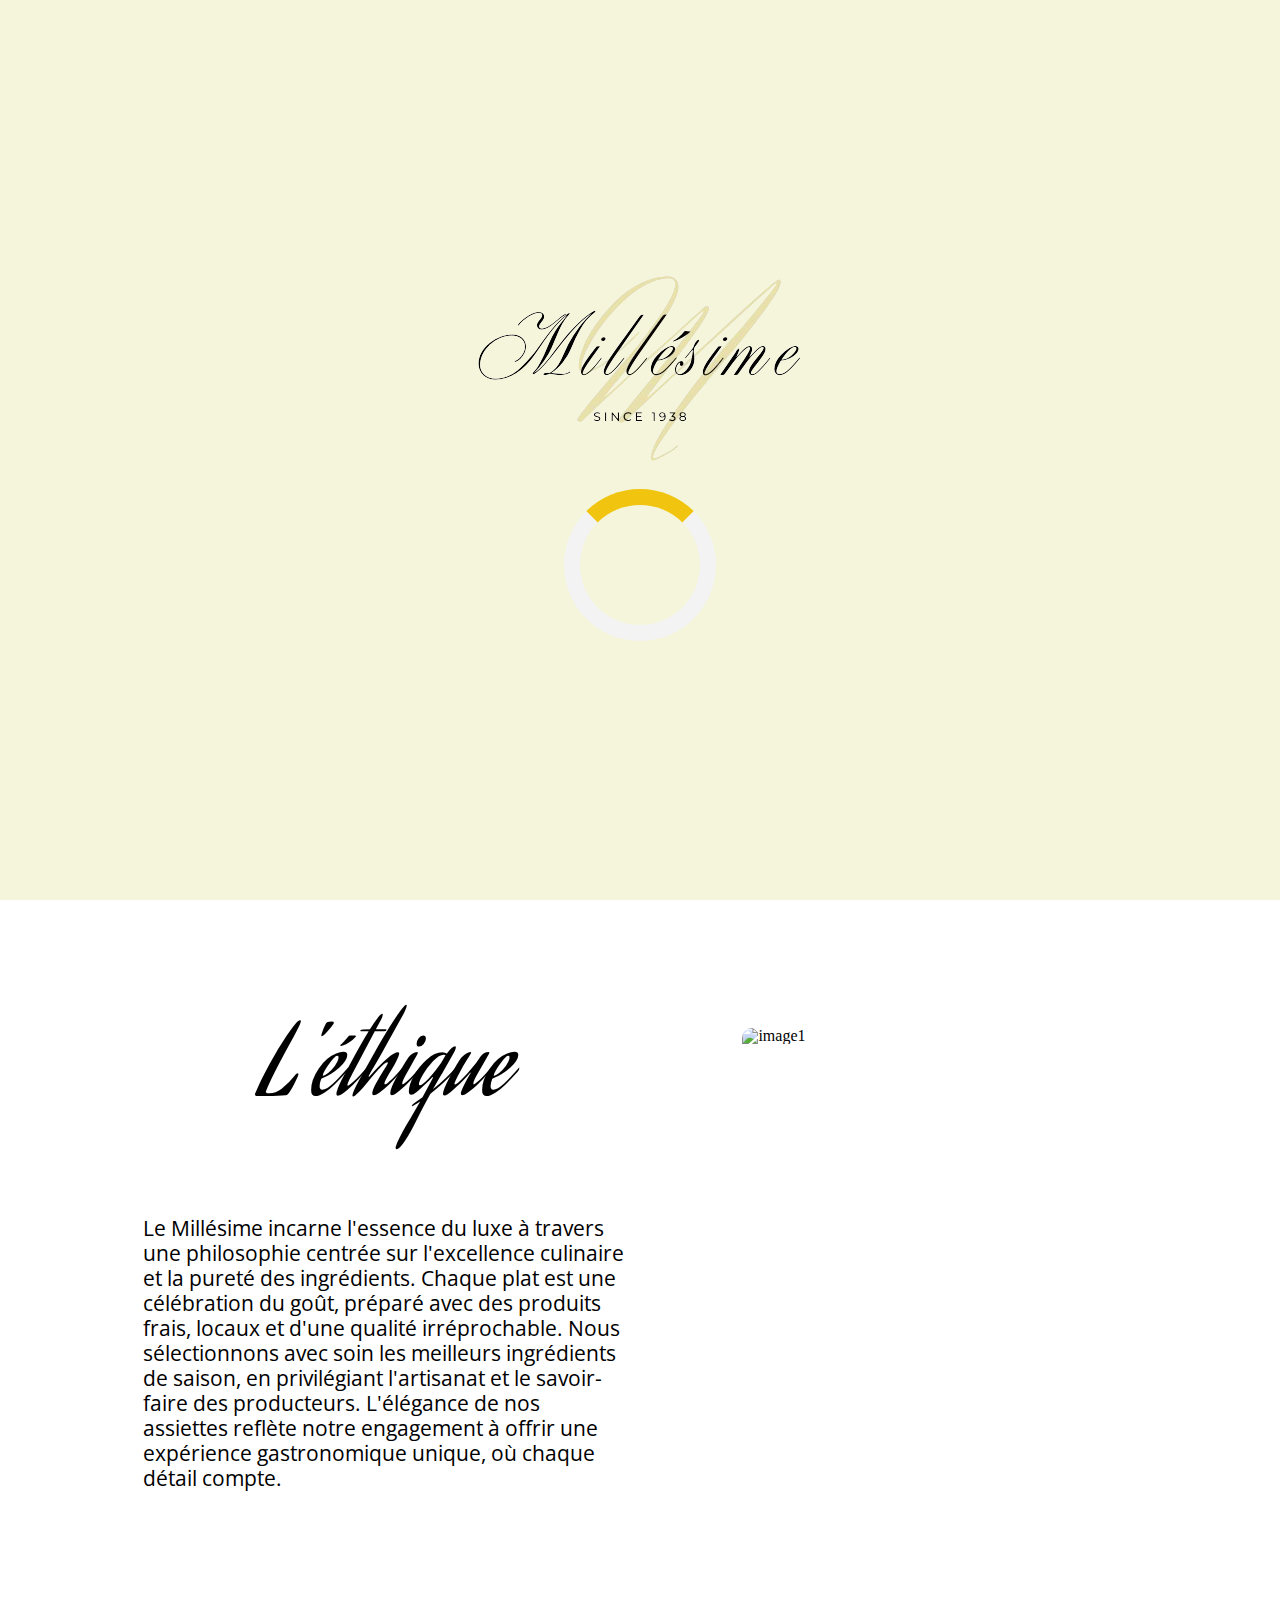
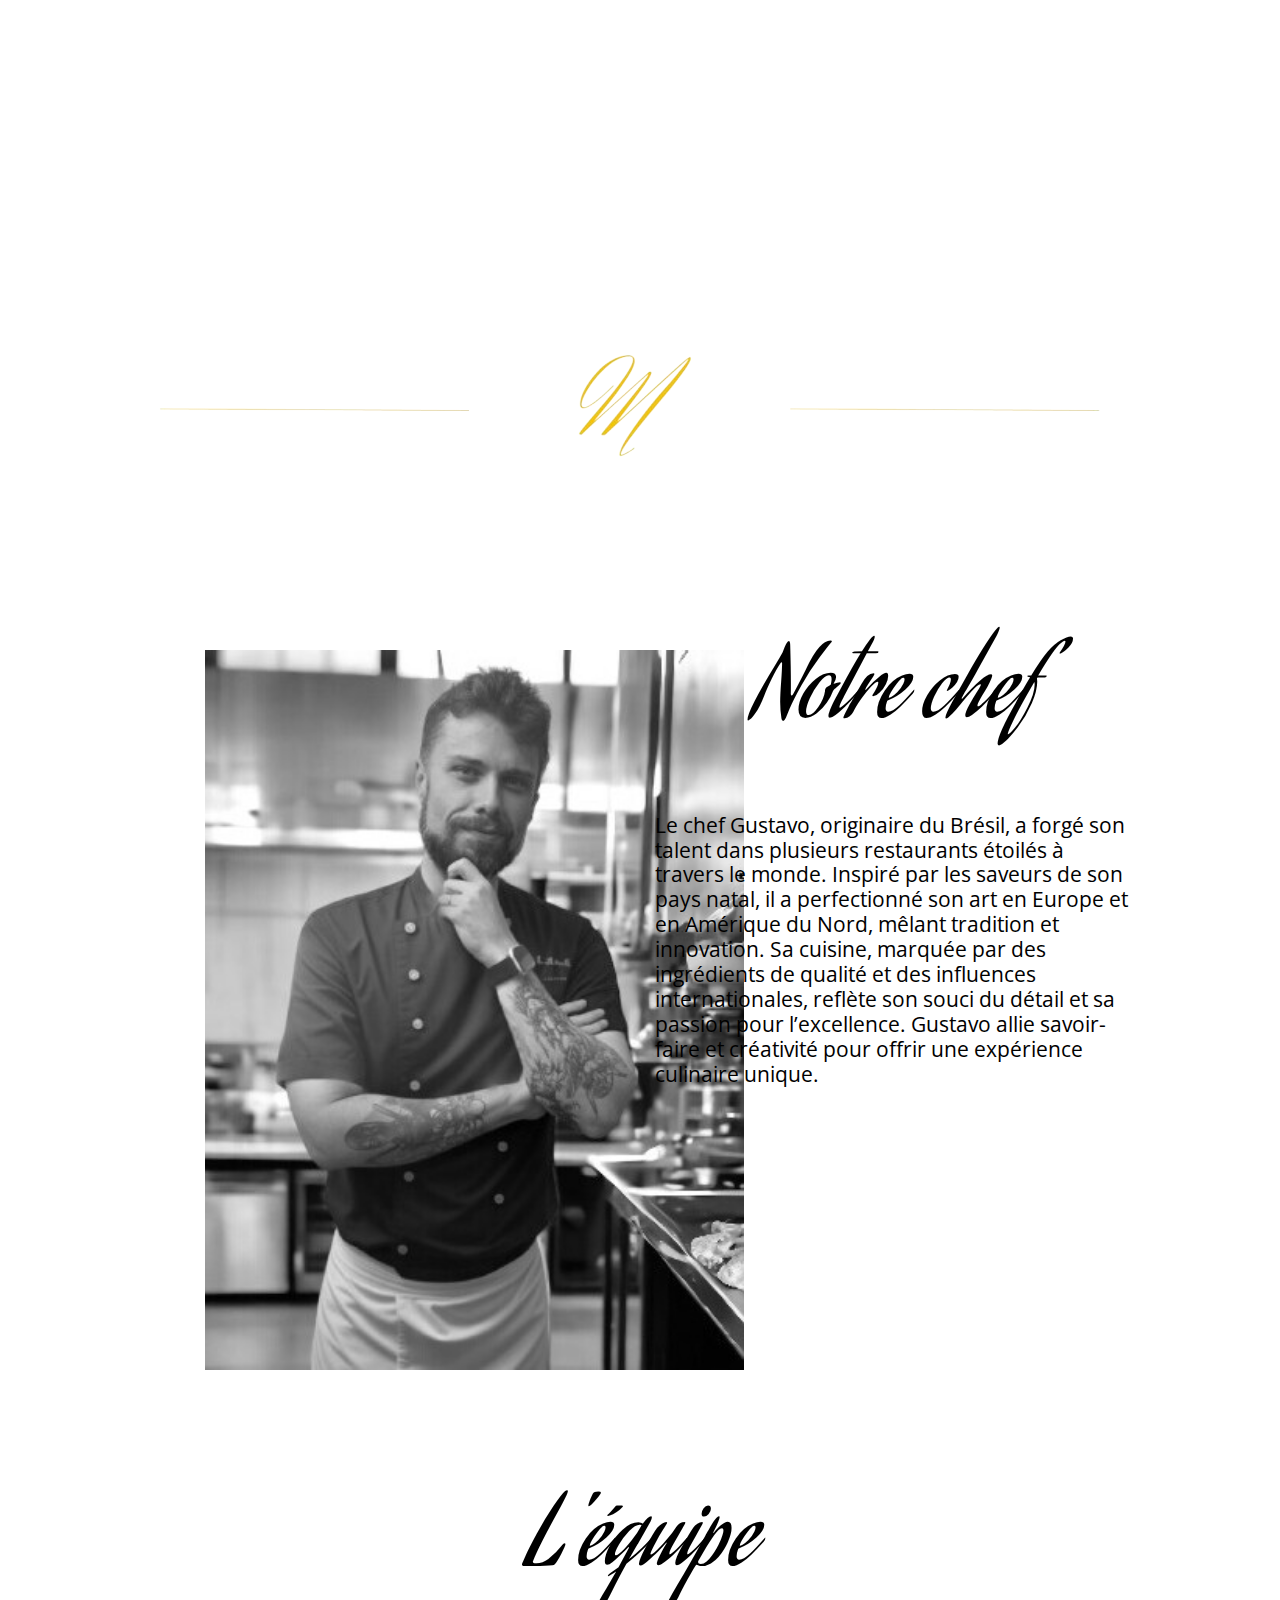
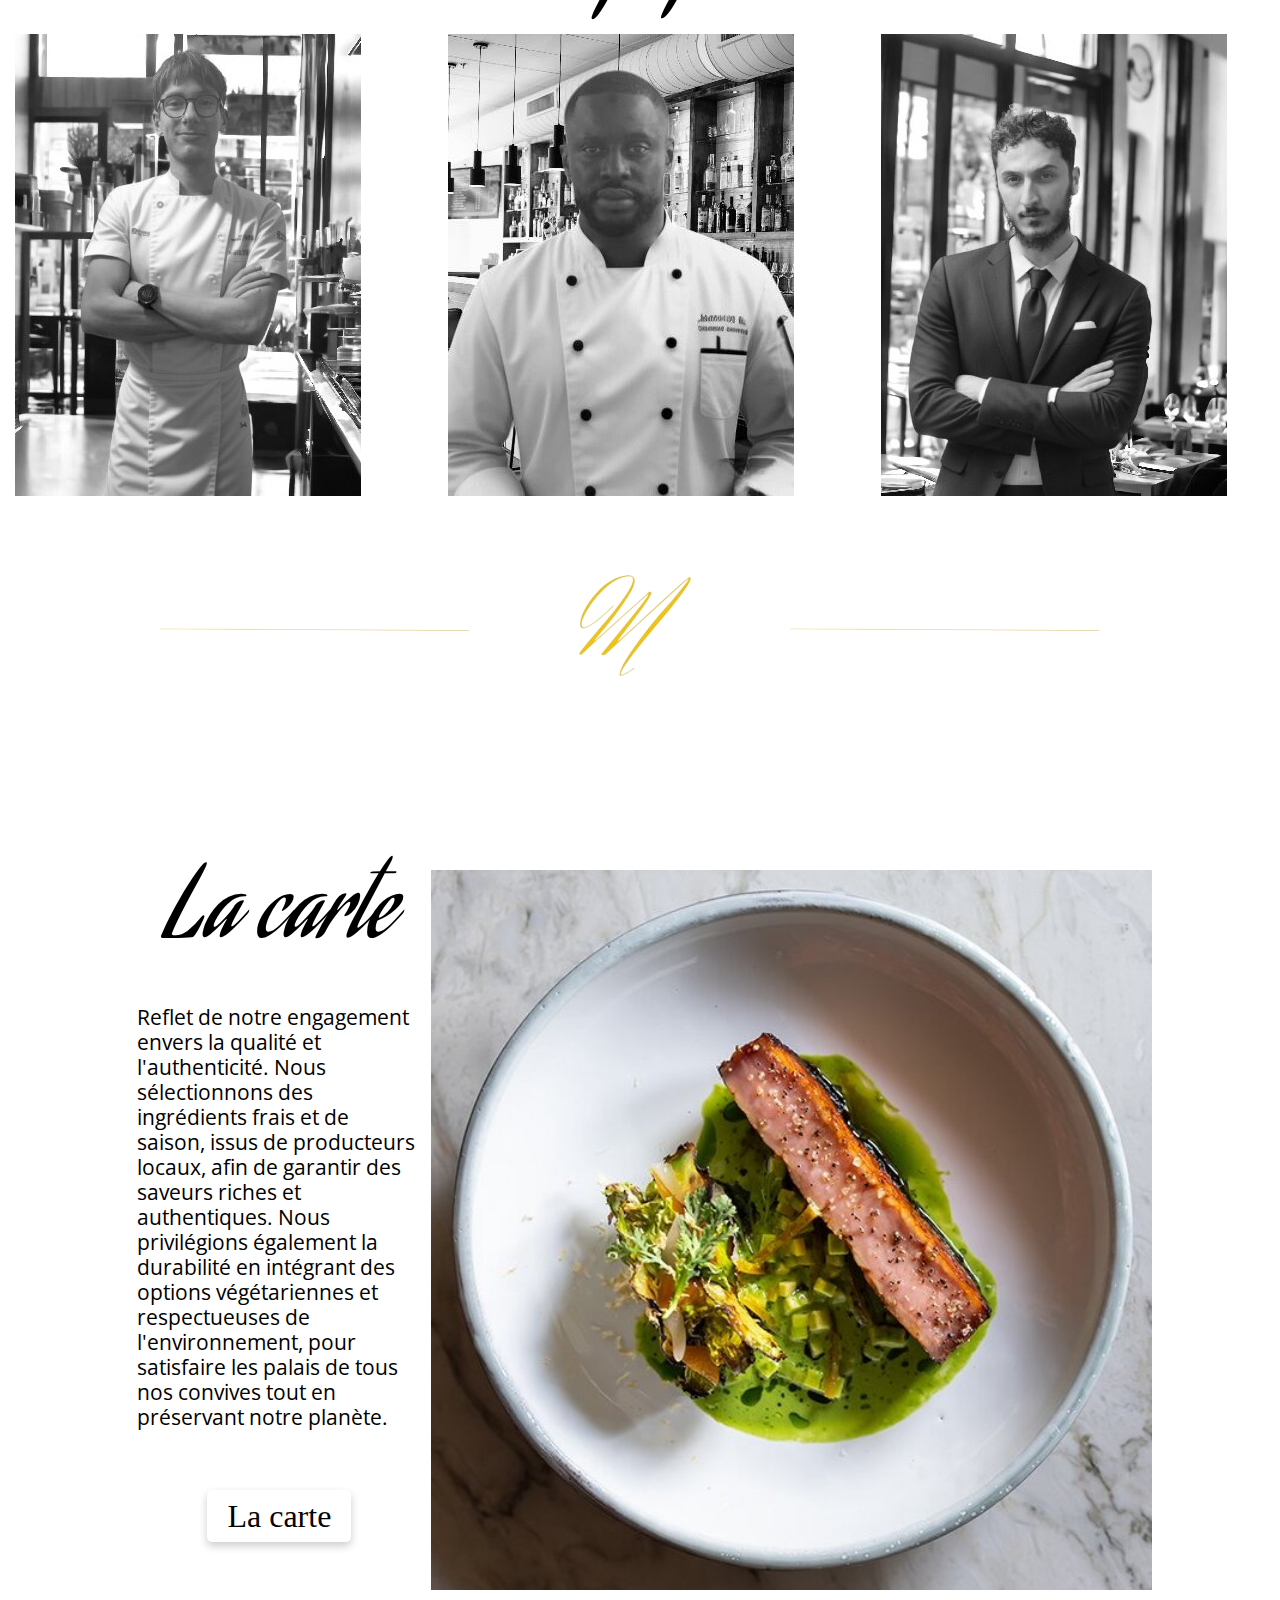
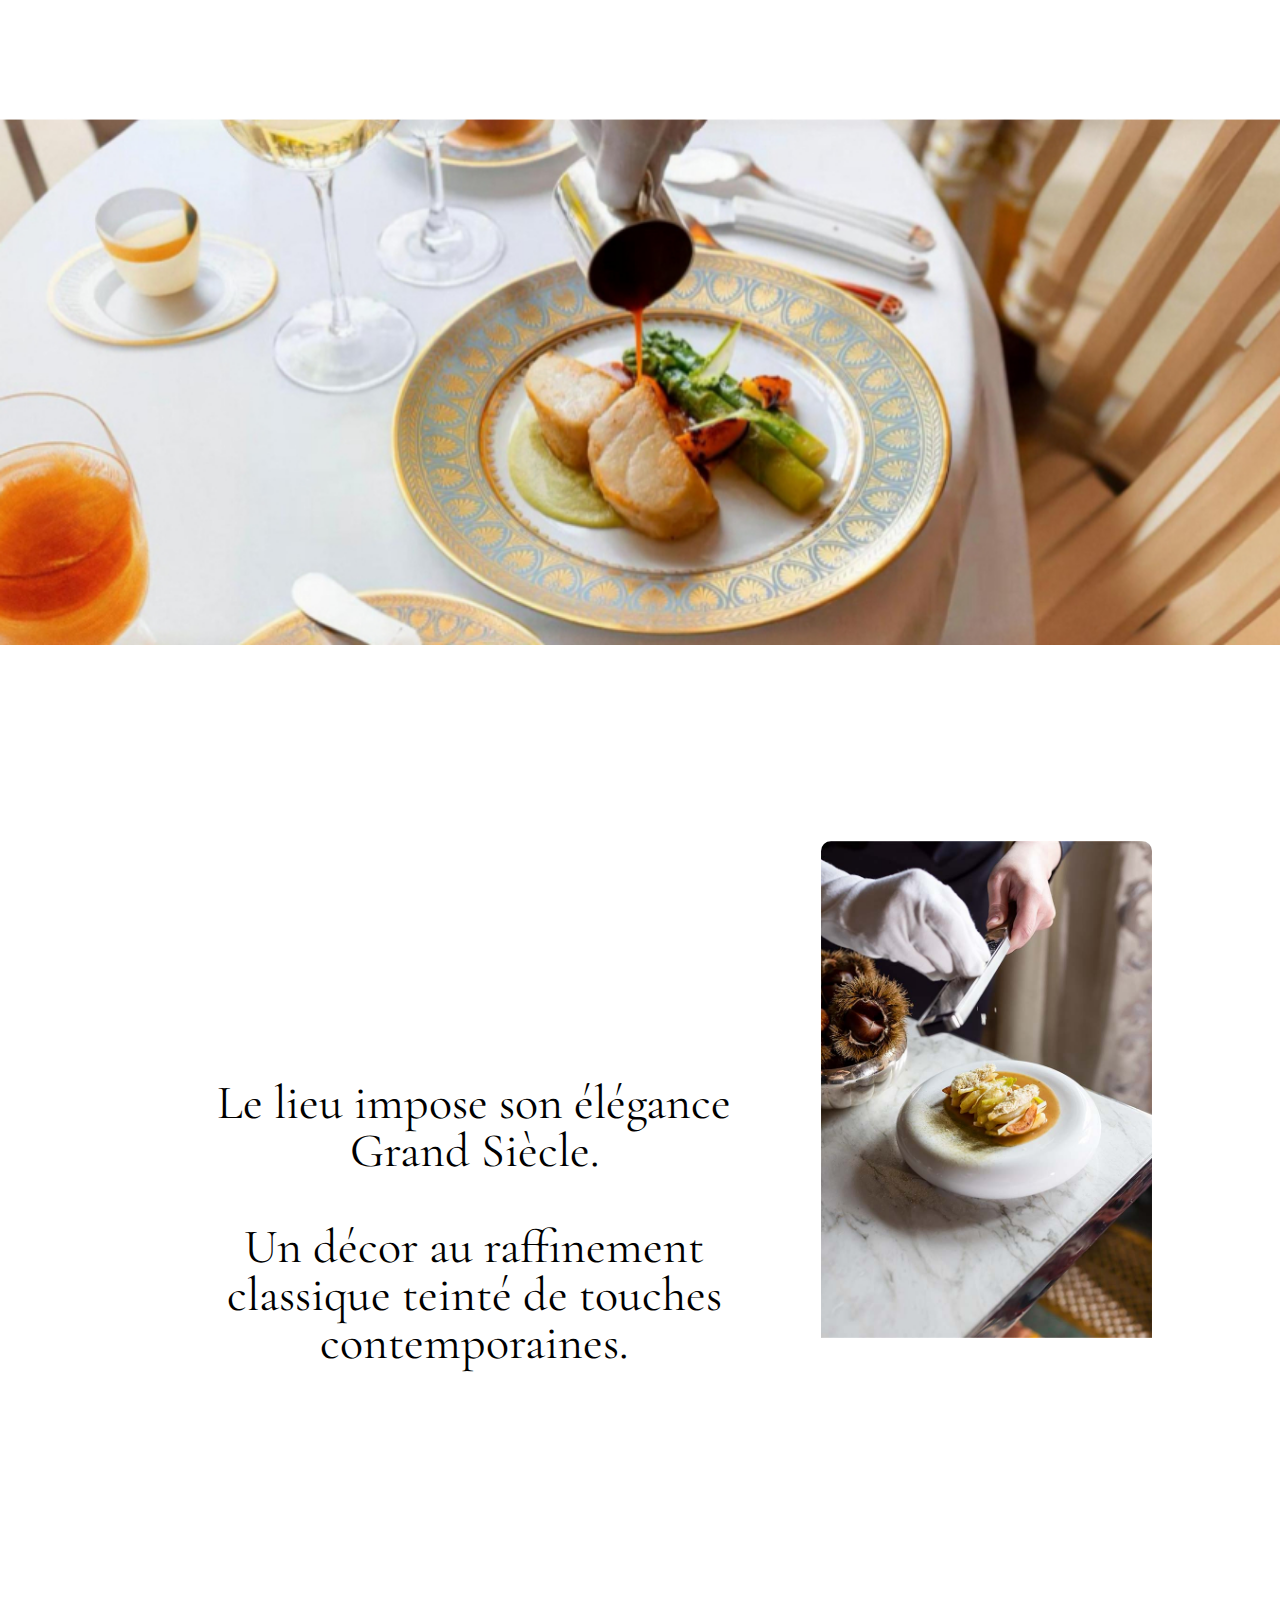
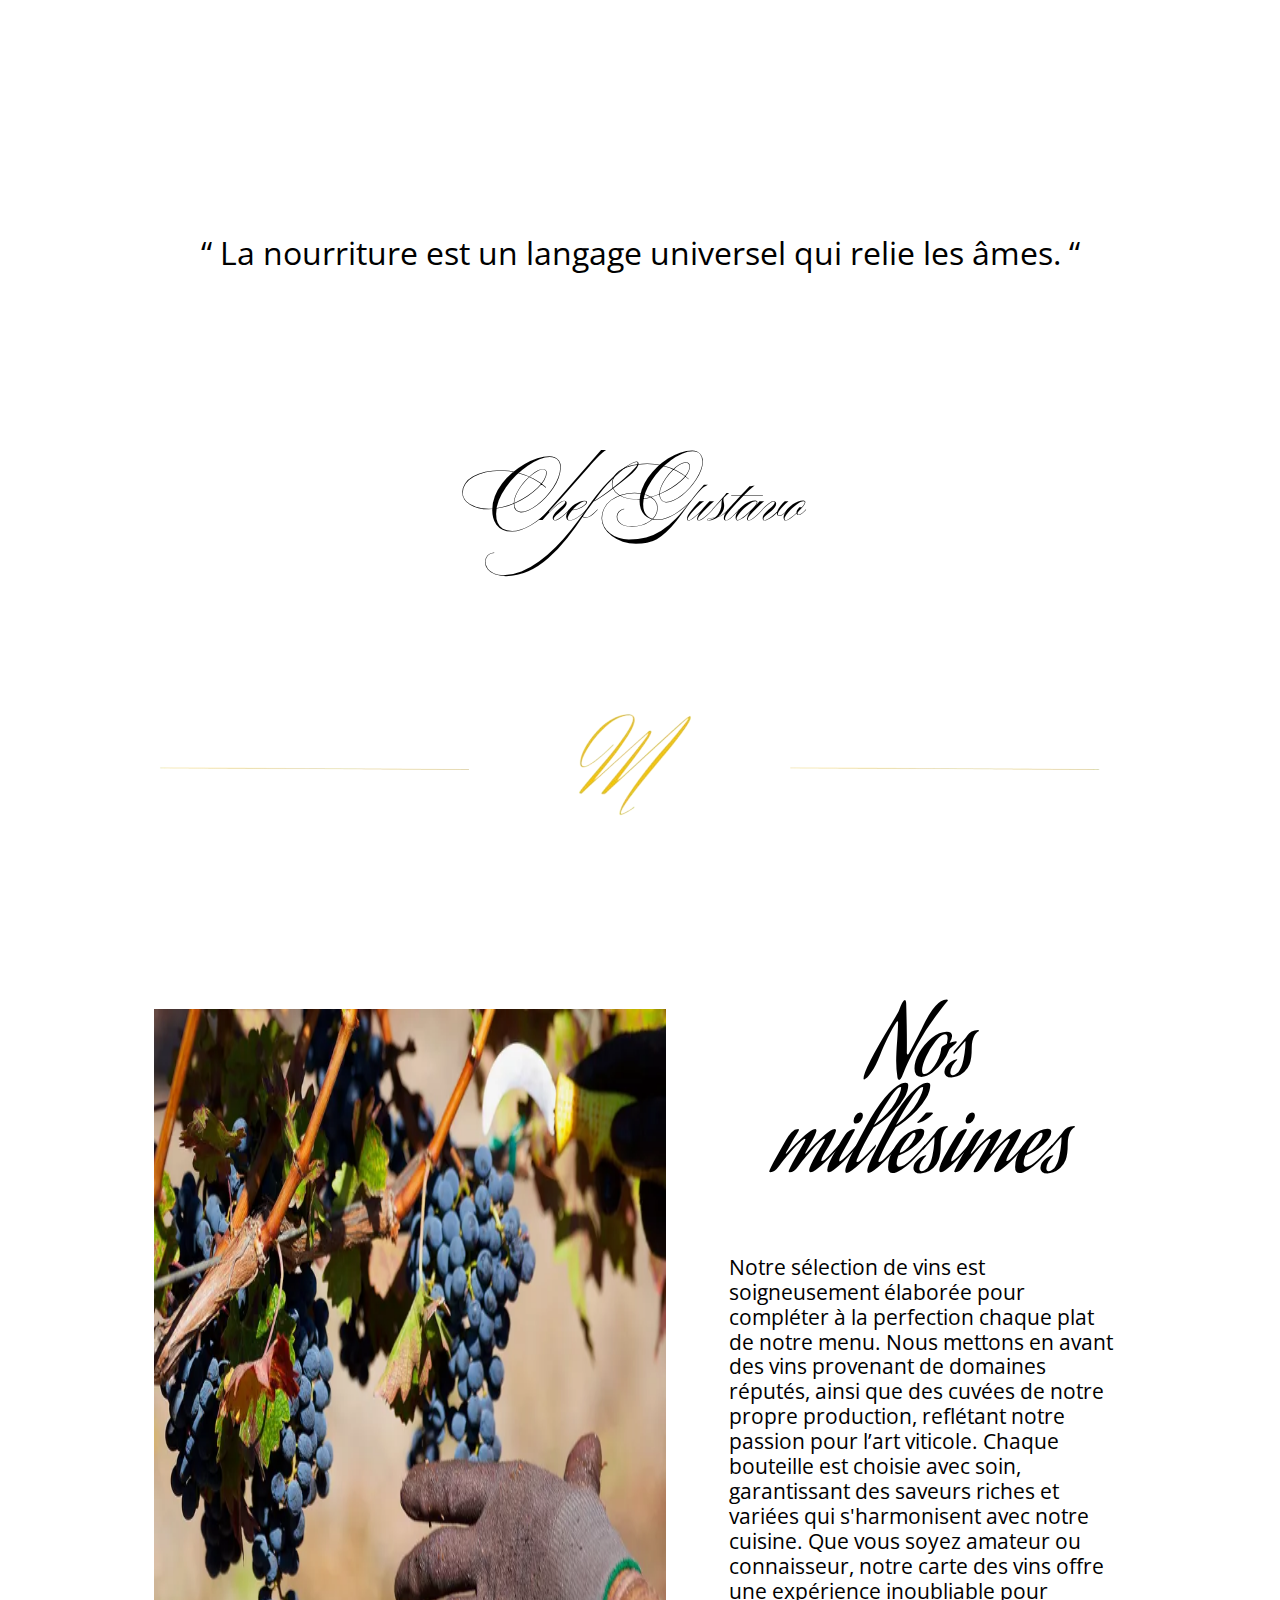
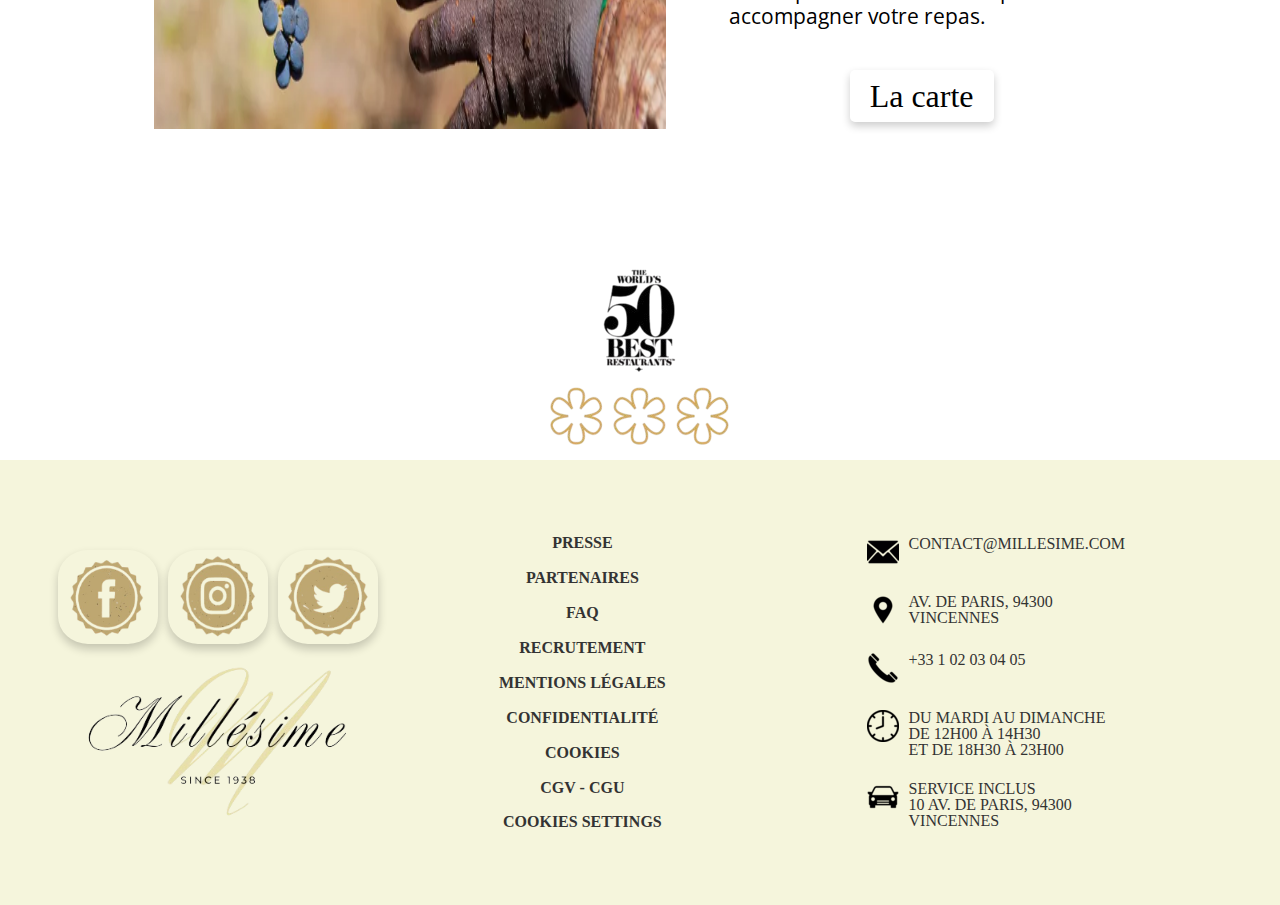
==== commit 150459a4: "maj-carousel" ====
--- a/index.html
+++ b/index.html
@@ -40,10 +40,12 @@
             <figure>
                 <div class="carousel">
                     <div class="slides">
-                        <div class="slide"><img src="images/cuisine1.jpg" alt="image1"></div>
+                        <div class="slide"><img src="images/cuisine3.jpg" alt="image1"></div>
                         <div class="slide"><img src="images/cuisine2.jpg" alt="image2"></div>
-                        <div class="slide"><img src="images/cuisine3.jpg" alt="image3"></div>
-                        <div class="slide"><img src="images/cuisine4.jpeg" alt="image4"></div>
+                        <div class="slide"><img src="images/cuisine5.jpg" alt="image3"></div>
+                        <div class="slide"><img src="images/cuisine6.jpg" alt="image4"></div>
+                        <div class="slide"><img src="images/cuisine7.jpg" alt="image5"></div>
+                        <div class="slide"><img src="images/cuisine8.jpg" alt="image6"></div>
                     </div>
                 </div>
             </figure>
@@ -122,9 +124,10 @@
                 <div class="carousel">
                     <div class="slides">
                         <div class="slide"><img src="images/plat1.jpg" alt="image1"></div>
+                        <div class="slide"><img src="images/plat2.jpg" alt="image3"></div>
+                        <div class="slide"><img src="images/plat8.jpg" alt="image3"></div>
+                        <div class="slide"><img src="images/plat9.jpg" alt="image3"></div>
                         <div class="slide"><img src="images/plat10.jpg" alt="image2"></div>
-                        <div class="slide"><img src="images/plat2.jpg" alt="image3"></div>
-                        <div class="slide"><img src="images/plat5.jpg" alt="image4"></div>
                     </div>
                 </div>
             </figure>
--- a/style.css
+++ b/style.css
@@ -185,12 +185,6 @@
 }
 
 
-.carousel img {
-    max-width: 100%;
-    height: auto;
-    margin-left: 10px;
-}
-
 #ethique article {
     width: 50%;
 }
@@ -206,15 +200,13 @@
     width: 100%;
     overflow: hidden;
     border-radius: 10px;
-    box-shadow: 0 4px 8px rgba(0, 0, 0, 0.1);
-    height: 100%;
-
+    height: 85vh;
 }
 
 .slides {
     display: flex;
     width: 100%;
-    animation: slide 7s infinite;
+    animation: slide 15s infinite;
 }
 
 .slide {
@@ -225,15 +217,15 @@
 
 .slide img {
     width: 100%;
-    border-radius: 10px;
+   
 }
 @keyframes slide {
     0% { transform: translateX(0); }
-    33% { transform: translateX(0); }
-    38% { transform: translateX(-100%); }
-    71% { transform: translateX(-100%); }
-    76% { transform: translateX(-200%); }
-    100% { transform: translateX(-200%); }
+    33% { transform: translateX(-100%); }
+    38% { transform: translateX(-200%); }
+    71% { transform: translateX(-300%); }
+    76% { transform: translateX(-400%); }
+    100% { transform: translateX(-500%); }
 }
 
 #chef{
@@ -290,6 +282,45 @@
      margin-top: 20px;
 }
     
+    .membre-item {
+        position: relative;
+        width: 30%; /* Chaque membre occupe 30% de la largeur disponible */
+        overflow: hidden;
+    }
+    
+    .membre-item img {
+        width: 80%; /* L'image occupe toute la largeur du membre */
+        height: auto;
+        display: block;
+    }
+    
+    .texte {
+        position: absolute;
+        top: 0;
+        left: 0;
+        width: 75%;
+        height: 100%;
+        background-color: rgba(0, 0, 0, 0.7); /* Fond semi-transparent */
+        color: white;
+        display: flex;
+        justify-content: center;
+        align-items: center;
+        text-align: center;
+        opacity: 0; /* Le texte est invisible par défaut */
+        transition: opacity 0.5s ease;
+        padding: 20px;
+    }
+    
+    .membre-item:hover .texte {
+        opacity: 1; /* Le texte apparaît au survol de l'image */
+    }
+    
+    .texte p {
+        margin: 0;
+        word-wrap: break-word;
+        max-height: 100%; /* Assure que le texte ne dépasse pas */
+        overflow-y:hidden; /* Si le texte dépasse, défilement */
+    }
 .membre-item {
     position: relative;
     width: 30%; /* Chaque membre occupe 30% de la largeur disponible */
@@ -327,7 +358,7 @@
      margin: 0;
      word-wrap: break-word;
      max-height: 100%; /* Assure que le texte ne dépasse pas */
-     overflow-y:; /* Si le texte dépasse, défilement */
+     overflow-y:hidden; /* Si le texte dépasse, défilement */
  }
 .membre h2{
     padding-bottom: 10%;
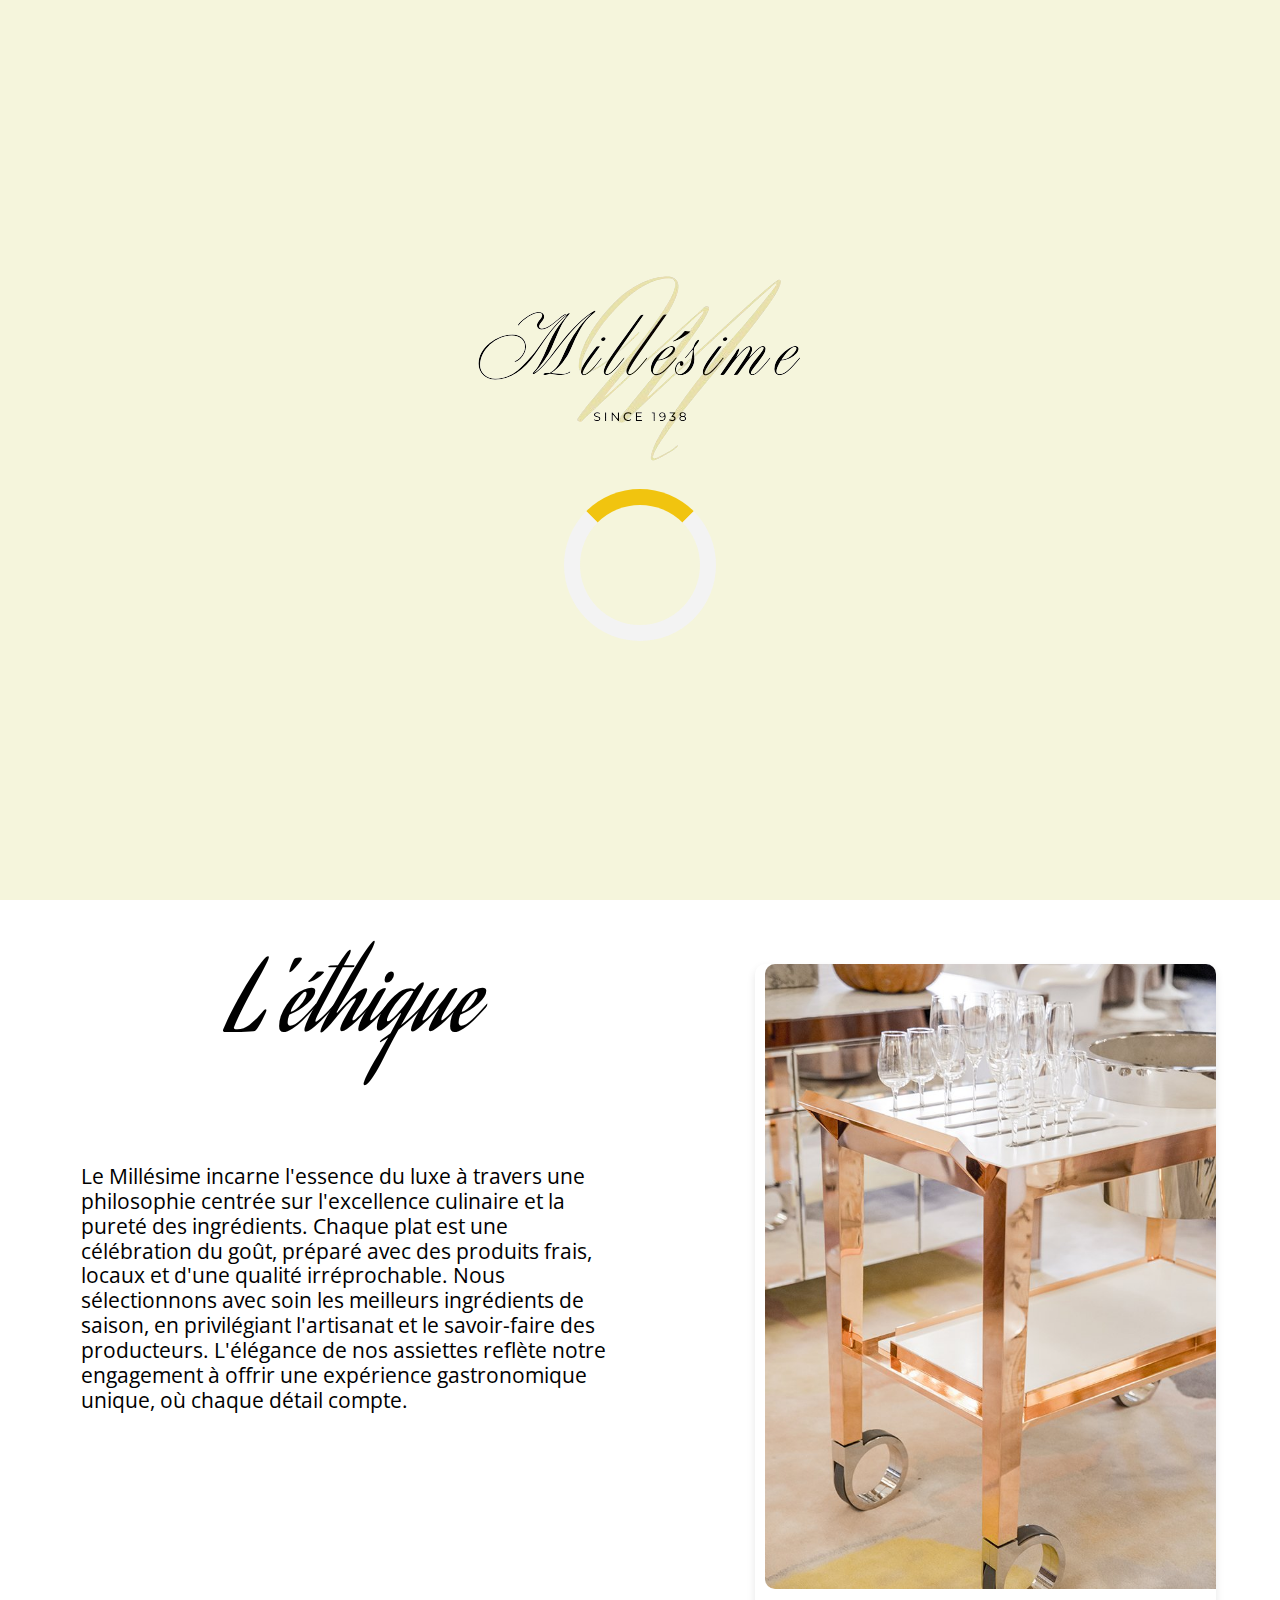
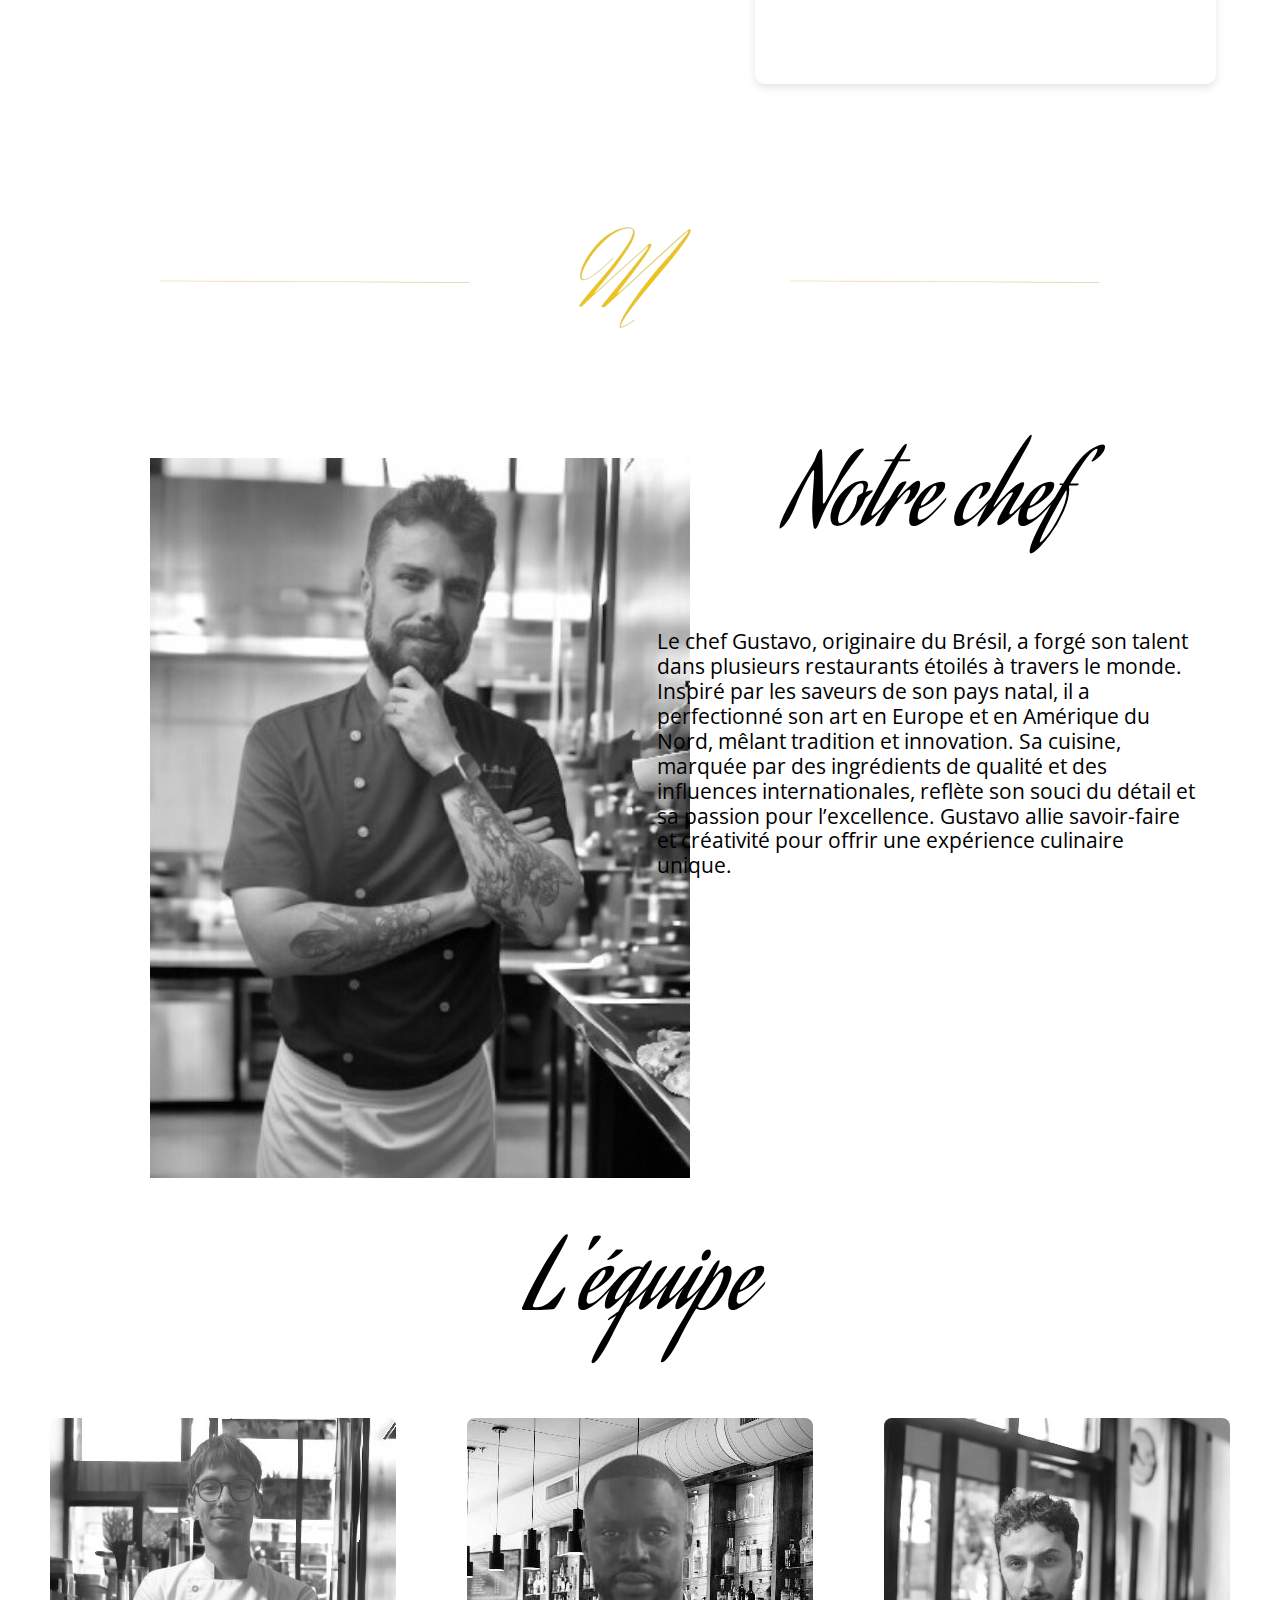
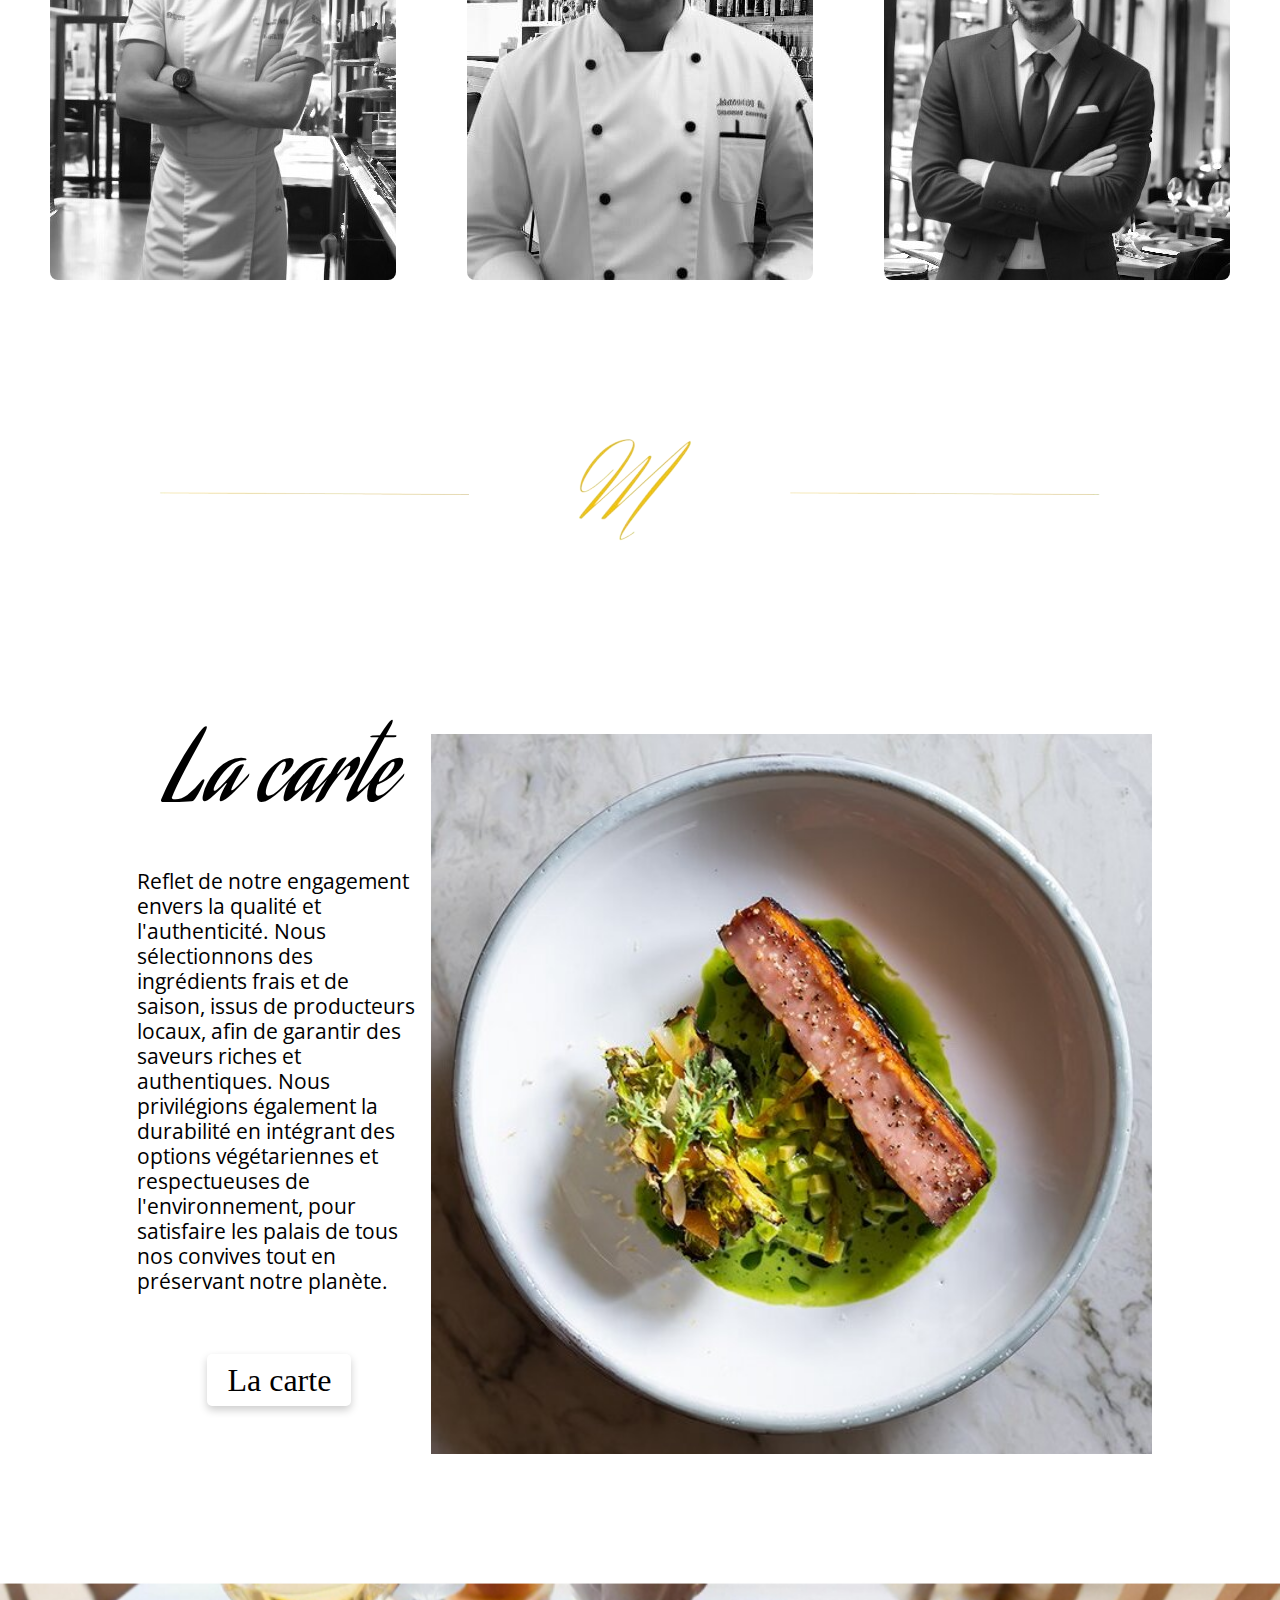
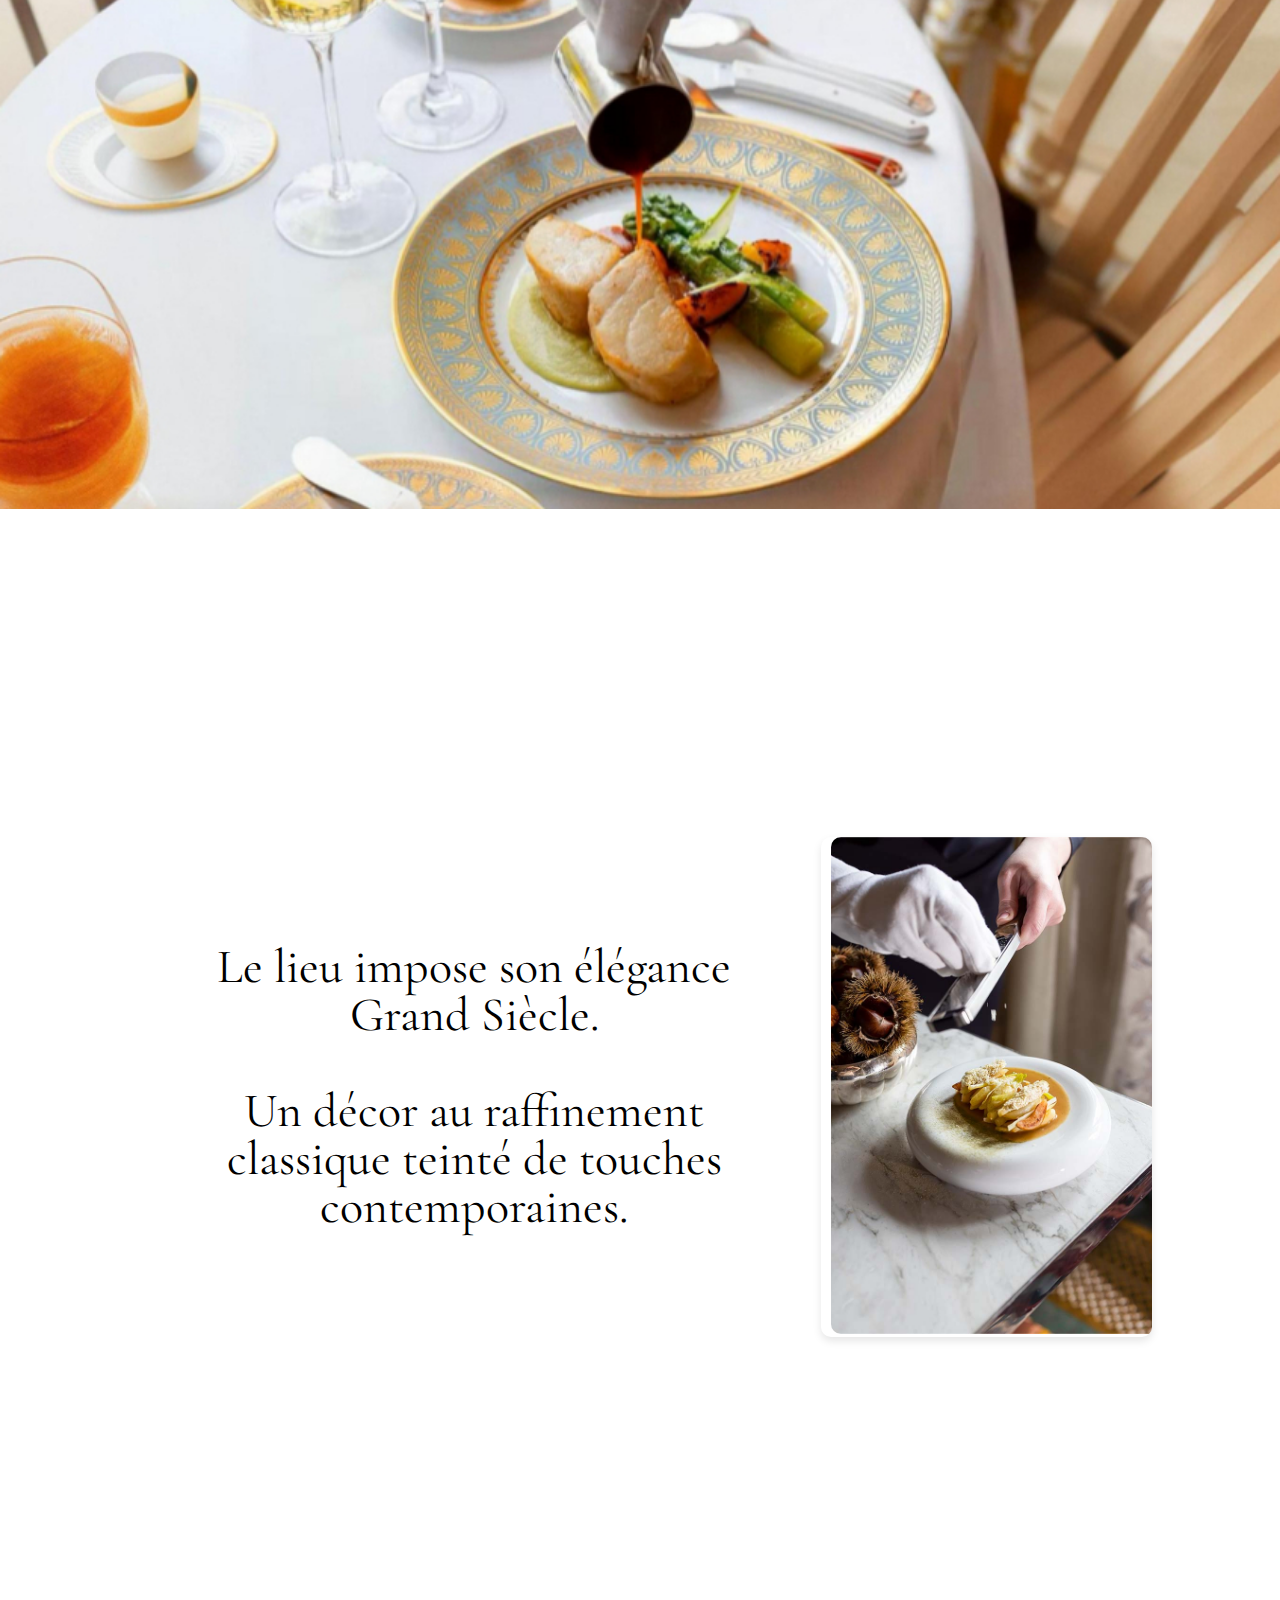
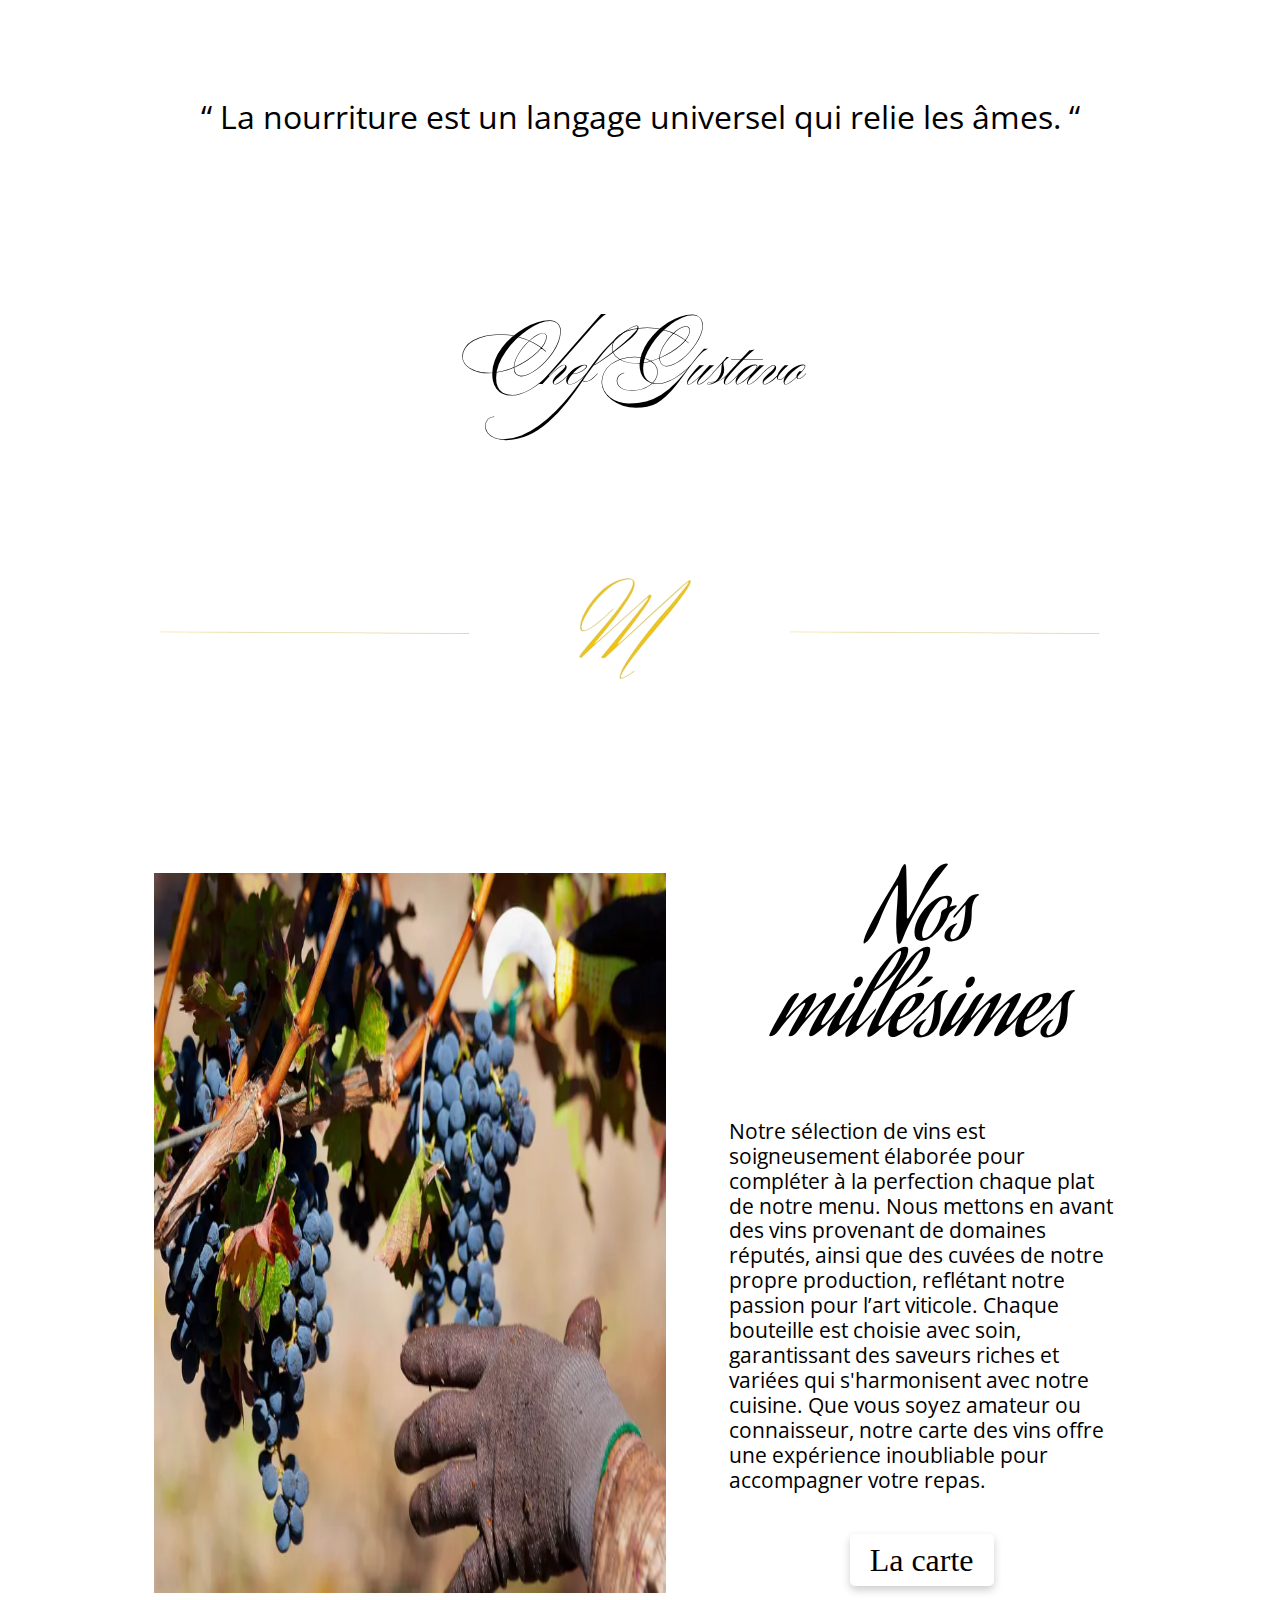
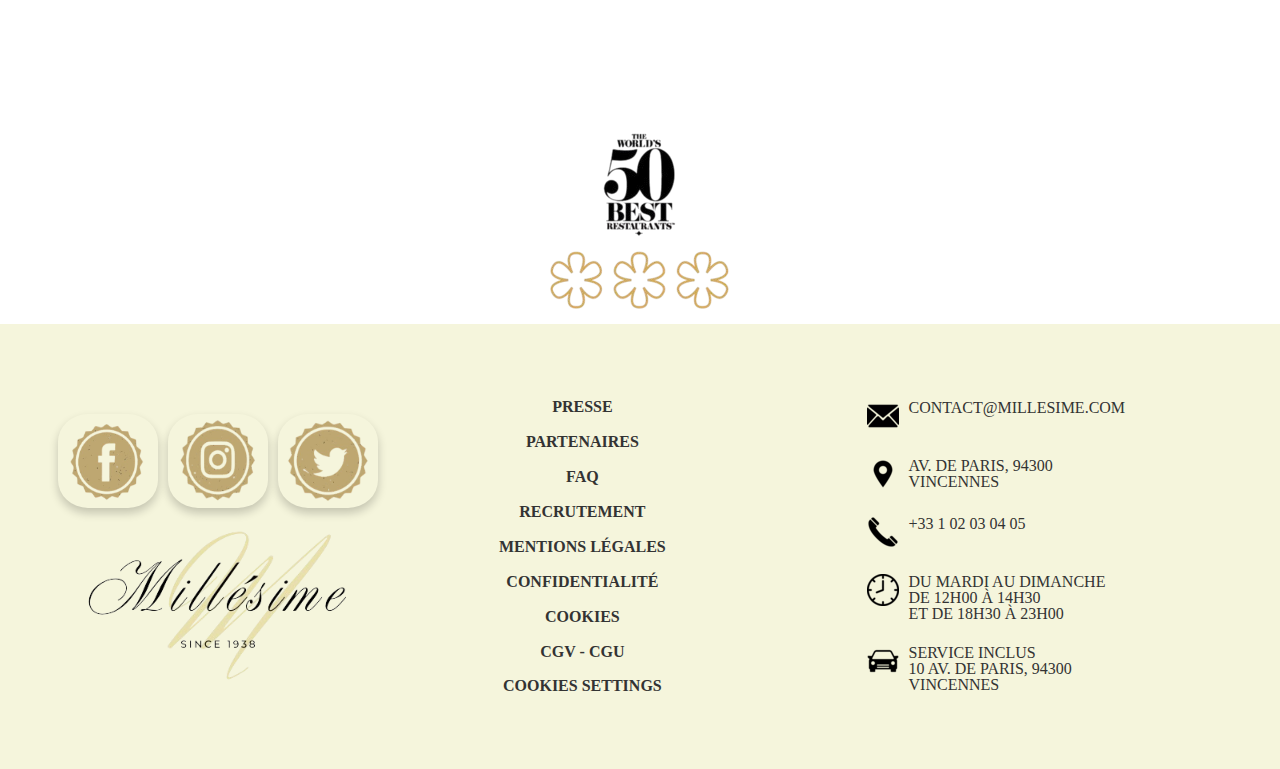
==== commit 34859d37: "modification-main-part1" ====
--- a/index.html
+++ b/index.html
@@ -40,12 +40,10 @@
             <figure>
                 <div class="carousel">
                     <div class="slides">
-                        <div class="slide"><img src="images/cuisine3.jpg" alt="image1"></div>
+                        <div class="slide"><img src="images/cuisine1.jpg" alt="image1"></div>
                         <div class="slide"><img src="images/cuisine2.jpg" alt="image2"></div>
-                        <div class="slide"><img src="images/cuisine5.jpg" alt="image3"></div>
-                        <div class="slide"><img src="images/cuisine6.jpg" alt="image4"></div>
-                        <div class="slide"><img src="images/cuisine7.jpg" alt="image5"></div>
-                        <div class="slide"><img src="images/cuisine8.jpg" alt="image6"></div>
+                        <div class="slide"><img src="images/cuisine3.jpg" alt="image3"></div>
+                        <div class="slide"><img src="images/cuisine4.jpeg" alt="image4"></div>
                     </div>
                 </div>
             </figure>
@@ -75,21 +73,31 @@
             <div class="membre-item">
                 <img src="images/timothe.jpg" alt="Timothé">
                 <article class="texte">
-                    <p>Le sous-chef Timothé est un talent prometteur, formé dans des écoles culinaires internationales de renom. Avec plusieurs années d’expérience dans des restaurants étoilés, il apporte une expertise technique solide et un flair créatif. Sa rigueur et son attention aux détails complètent parfaitement la vision gastronomique du chef, contribuant à chaque plat avec passion et précision.</p>
+                    <p>Le sous-chef Timothé est un talent prometteur, 
+                        formé dans des écoles culinaires de renom.              
+                        Il apporte une expertise technique.
+                    </p>
                 </article>
             </div>
         
             <div class="membre-item">
                 <img src="images/lassanatransformed.jpeg" alt="Lassana">
                 <article class="texte">
-                    <p>Le chef pâtissier Lassana, fort de son expérience dans des cuisines internationales, est un véritable artisan du sucré. Sa passion pour la pâtisserie se reflète dans chaque création, où précision et innovation se mêlent harmonieusement. Lassana excelle à transformer des ingrédients simples en desserts raffinés, offrant des expériences gustatives inoubliables à chaque bouchée.</p> 
+                    <p>Le chef pâtissier Lassana, 
+                        fort de son expérience dans des cuisines internationales, 
+                        est un véritable artisan du sucré. 
+                    </p> 
                 </article>
             </div>
         
             <div class="membre-item">
                 <img src="images/karim.jpg" alt="Karim">
                 <article class="texte">
-                    <p>Karim, notre maître de salle, apporte une expertise internationale acquise dans certains des meilleurs restaurants du monde. Son sens du service, son élégance et son attention aux moindres détails assurent à chaque client une expérience raffinée et inoubliable. Avec Karim, l'hospitalité devient un art, sublimant chaque moment passé dans notre établissement.</p>
+                    <p>Karim, notre maître de salle, 
+                        apporte une expertise internationale acquise dans 
+                        certains des meilleurs restaurants du monde. 
+                      
+                        </p>
                 </article>
             </div>
         </section>
@@ -124,10 +132,9 @@
                 <div class="carousel">
                     <div class="slides">
                         <div class="slide"><img src="images/plat1.jpg" alt="image1"></div>
+                        <div class="slide"><img src="images/plat10.jpg" alt="image2"></div>
                         <div class="slide"><img src="images/plat2.jpg" alt="image3"></div>
-                        <div class="slide"><img src="images/plat8.jpg" alt="image3"></div>
-                        <div class="slide"><img src="images/plat9.jpg" alt="image3"></div>
-                        <div class="slide"><img src="images/plat10.jpg" alt="image2"></div>
+                        <div class="slide"><img src="images/plat5.jpg" alt="image4"></div>
                     </div>
                 </div>
             </figure>
--- a/style.css
+++ b/style.css
@@ -180,10 +180,16 @@
 #ethique {
     display: flex;
     justify-content: space-between;
-    margin: 10%;
+    margin: 5%;
     height: 80vh;
 }
 
+
+.carousel img {
+    max-width: 100%;
+    height: auto;
+    margin-left: 10px;
+}
 
 #ethique article {
     width: 50%;
@@ -200,13 +206,15 @@
     width: 100%;
     overflow: hidden;
     border-radius: 10px;
-    height: 85vh;
+    box-shadow: 0 4px 8px rgba(0, 0, 0, 0.1);
+    height: 100%;
+
 }
 
 .slides {
     display: flex;
     width: 100%;
-    animation: slide 15s infinite;
+    animation: slide 7s infinite;
 }
 
 .slide {
@@ -217,21 +225,21 @@
 
 .slide img {
     width: 100%;
-   
+    border-radius: 10px;
 }
 @keyframes slide {
     0% { transform: translateX(0); }
-    33% { transform: translateX(-100%); }
-    38% { transform: translateX(-200%); }
-    71% { transform: translateX(-300%); }
-    76% { transform: translateX(-400%); }
-    100% { transform: translateX(-500%); }
+    33% { transform: translateX(0); }
+    38% { transform: translateX(-100%); }
+    71% { transform: translateX(-100%); }
+    76% { transform: translateX(-200%); }
+    100% { transform: translateX(-200%); }
 }
 
 #chef{
     display: flex;
     justify-content: space-between;
-    margin: 10%;
+    margin: 5%;
     height: 80vh;
 }
 #chef figure{
@@ -255,111 +263,71 @@
     padding-bottom: 25%;
     }
 
- .equipe h2 {
+.equipe h2 {
     color: #000;
     font-family: "Aguafina Script";
     font-size: 6rem;
-    margin-bottom: 20px;
+    margin-bottom: 60px;
     margin-top: auto;
- }
- .equipe.texte p {
-    text-align: center;
-    }
-    
-.equipe {
-    display: flex;
-    justify-content: center; /* Espacement égal entre les membres */
-    gap: 20px; /* Espace entre chaque membre */
-   margin: 20px 0;
-    flex-direction: row;
-    align-items: center;
-    height: 80%;
-}
+    
+}
+.equipe.texte p {
+    text-align: center;
+}
+    
 .membre {
     display: flex;
-    justify-content: space-around; /* Espace entre les images */
-    gap: 20px; /* Espace entre chaque membre */
-     margin-top: 20px;
-}
-    
-    .membre-item {
-        position: relative;
-        width: 30%; /* Chaque membre occupe 30% de la largeur disponible */
-        overflow: hidden;
-    }
-    
-    .membre-item img {
-        width: 80%; /* L'image occupe toute la largeur du membre */
-        height: auto;
-        display: block;
-    }
-    
-    .texte {
-        position: absolute;
-        top: 0;
-        left: 0;
-        width: 75%;
-        height: 100%;
-        background-color: rgba(0, 0, 0, 0.7); /* Fond semi-transparent */
-        color: white;
-        display: flex;
-        justify-content: center;
-        align-items: center;
-        text-align: center;
-        opacity: 0; /* Le texte est invisible par défaut */
-        transition: opacity 0.5s ease;
-        padding: 20px;
-    }
-    
-    .membre-item:hover .texte {
-        opacity: 1; /* Le texte apparaît au survol de l'image */
-    }
-    
-    .texte p {
+    justify-content: space-between; 
+    margin: 0 auto;
+    padding: 20px;
+    max-width: 1200px; 
+    gap: 20px; 
+}
+
+.membre-item {
+    position: relative; 
+    overflow: hidden; 
+    margin: 0 10px; 
+    text-align: center;
+    width: auto;
+    margin-bottom: 60px;
+}
+
+.membre-item img {
+    display: block;
+    width: 100%;
+    height: auto; 
+    object-fit: cover; 
+    border-radius: 8px; 
+}
+
+.texte {
+    position: absolute;
+    bottom: 0; 
+    background-color: #e5c07bb7; 
+    color: #000000;
+    padding: 20px;
+    text-align: center;
+    transform: translateY(100%); 
+    transition: transform 0.3s ease-in-out; 
+    opacity: 0; 
+    font-weight: bold;
+}
+
+.membre-item:hover .texte {
+    transform: translateY(0); 
+    opacity: 1; 
+    background-size: 120%;
+}
+
+
+.texte p {
         margin: 0;
         word-wrap: break-word;
-        max-height: 100%; /* Assure que le texte ne dépasse pas */
-        overflow-y:hidden; /* Si le texte dépasse, défilement */
-    }
-.membre-item {
-    position: relative;
-    width: 30%; /* Chaque membre occupe 30% de la largeur disponible */
-    overflow: hidden;
-}
-    
-.membre-item img {
-   width: 80%; /* L'image occupe toute la largeur du membre */
-    height: auto;
-    display: block;
-}
-    
-.texte {
-    position: absolute;
-    top: 0;
-    left: 0;
-    width: 75%;
-    height: 100%;
-    background-color: rgba(0, 0, 0, 0.7); /* Fond semi-transparent */
-    color: white;
-    display: flex;
-    justify-content: center;
-    align-items: center;
-    text-align: center;
-    opacity: 0; /* Le texte est invisible par défaut */
-    transition: opacity 0.5s ease;
-    padding: 20px;
-}
-
-.membre-item:hover .texte {
-    opacity: 1; /* Le texte apparaît au survol de l'image */
-}
-    
-.texte p {
-     margin: 0;
-     word-wrap: break-word;
-     max-height: 100%; /* Assure que le texte ne dépasse pas */
-     overflow-y:hidden; /* Si le texte dépasse, défilement */
- }
+        max-height: 100%; 
+        overflow-y: hidden; 
+}
+
 .membre h2{
     padding-bottom: 10%;
 }
@@ -367,32 +335,6 @@
     width: auto;
     height: auto;
     transition: opacity 0.5s ease; /* Transition pour l'opacité */
-}
-
-.membre .texte {
-    position: absolute;
-    top: 0;
-    left: 0;
-    width: auto;
-    height: auto;
-    background-color: rgba(0, 0, 0, 0.6); /* Fond semi-transparent */
-    color: white;
-    display: flex;
-    justify-content: center;
-    align-items: center;
-    text-align: center;
-    opacity: 0; /* Par défaut, le texte est invisible */
-    transition: opacity 0.5s ease; /* Transition pour l'apparition du texte */
-    padding: 20px;
-    font-size: 10%;
-}
-
-.membre:hover img {
-    opacity: 0.5; /* Réduit la visibilité de l'image lorsqu'on passe la souris */
-}
-
-.membre:hover .texte {
-    opacity: 1; /* Le texte devient visible lors du survol */
 }
 
 .m {
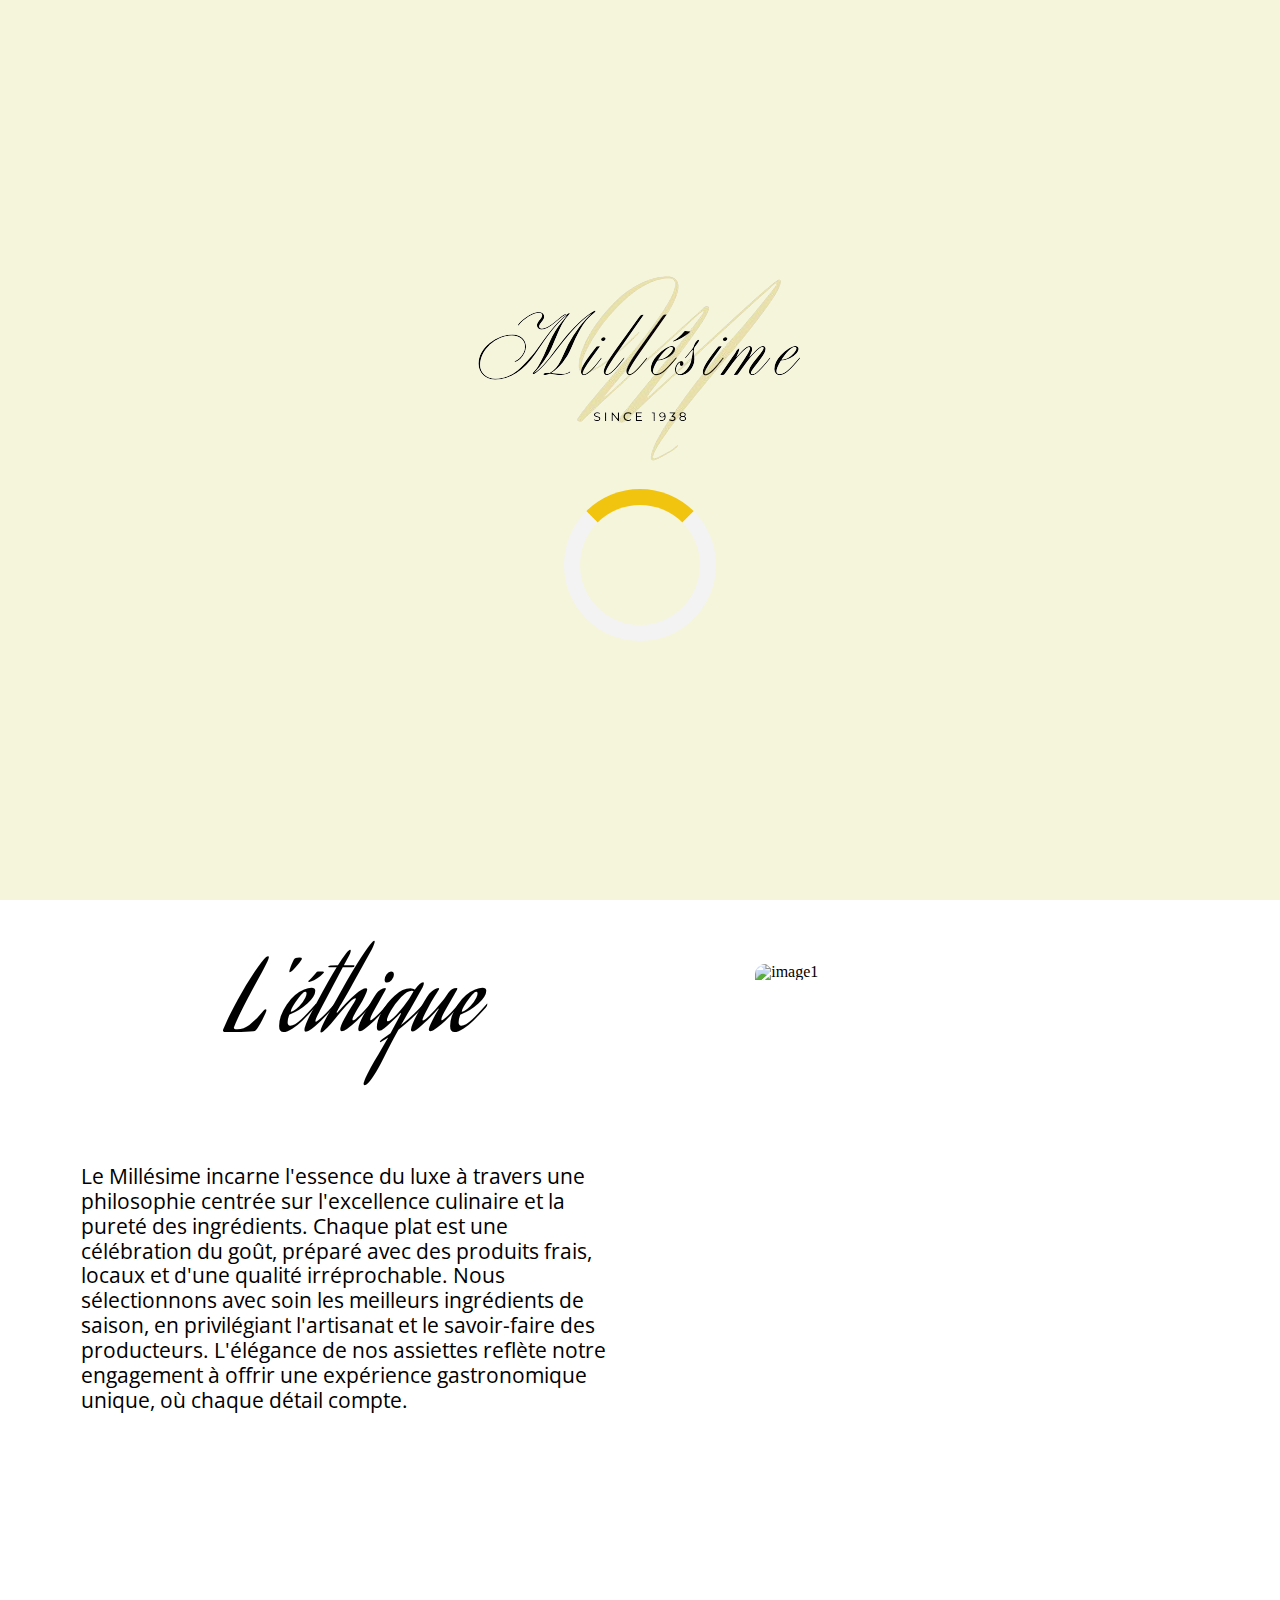
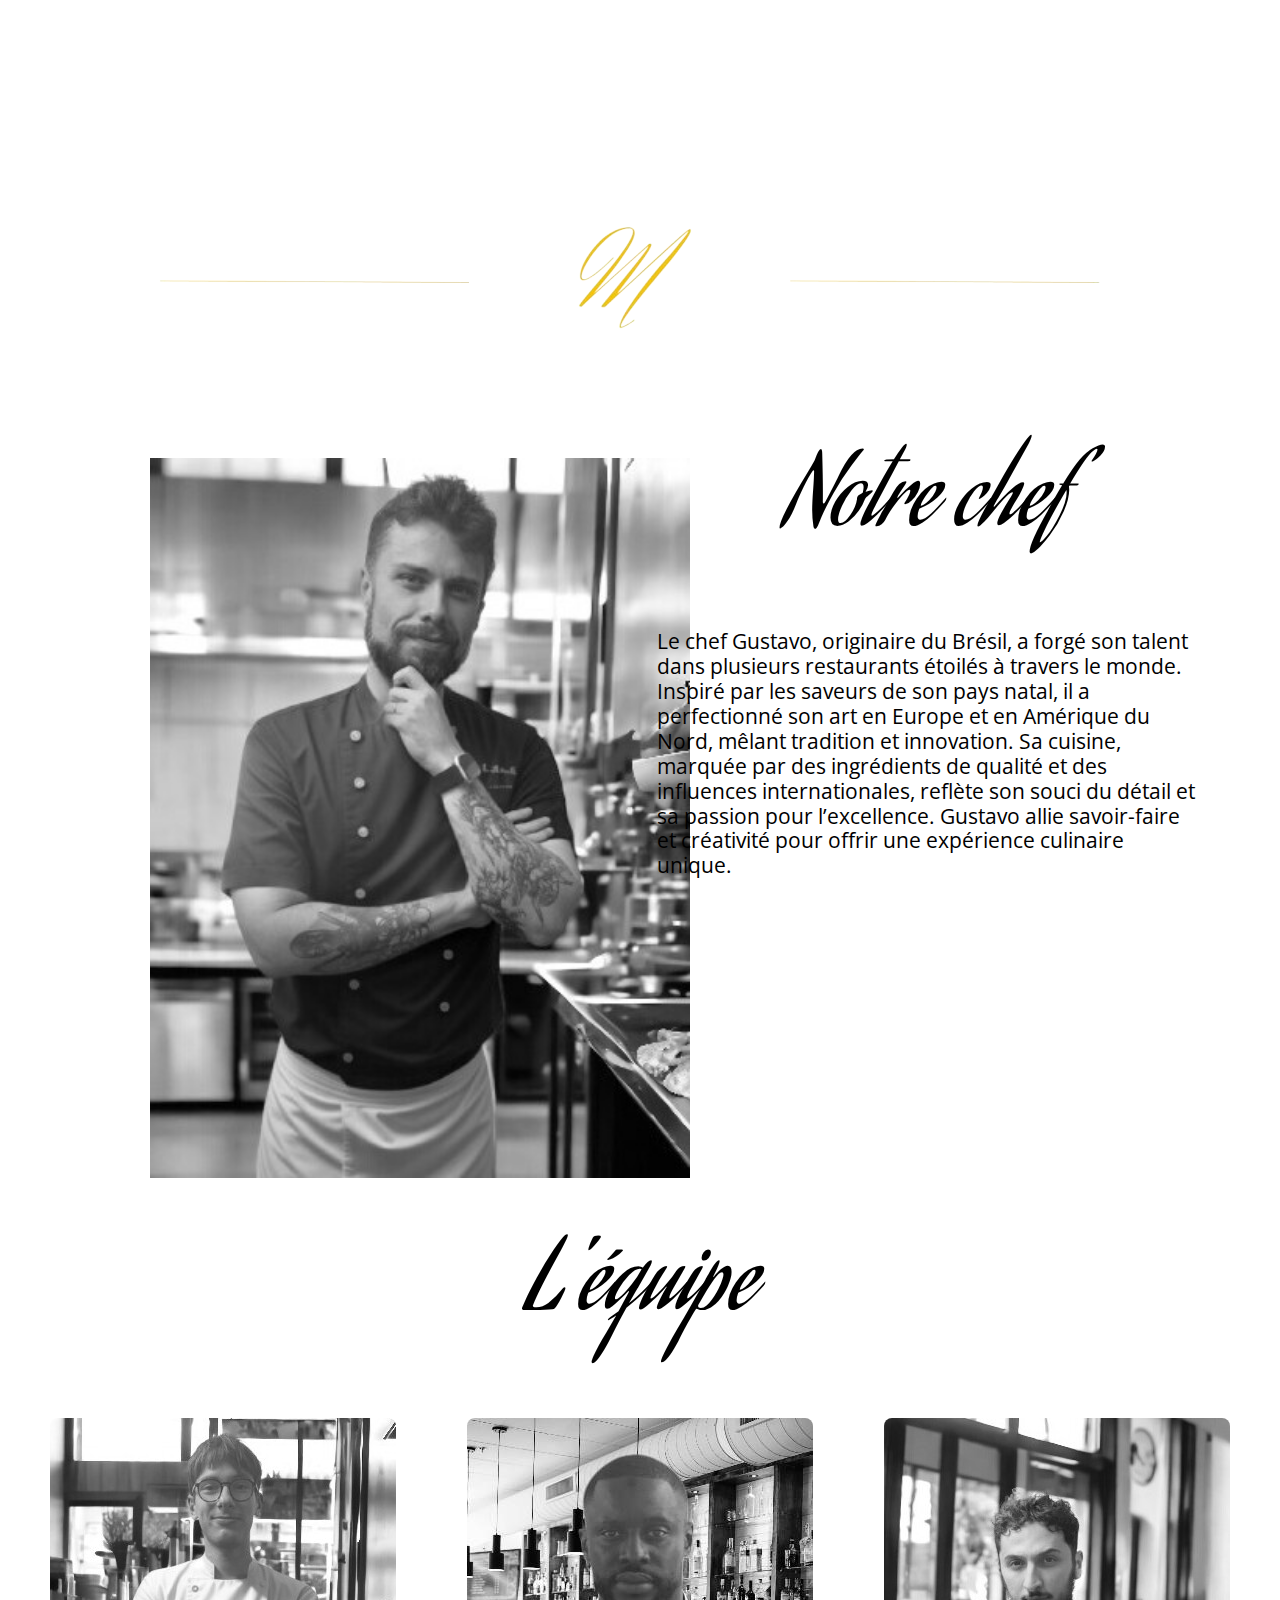
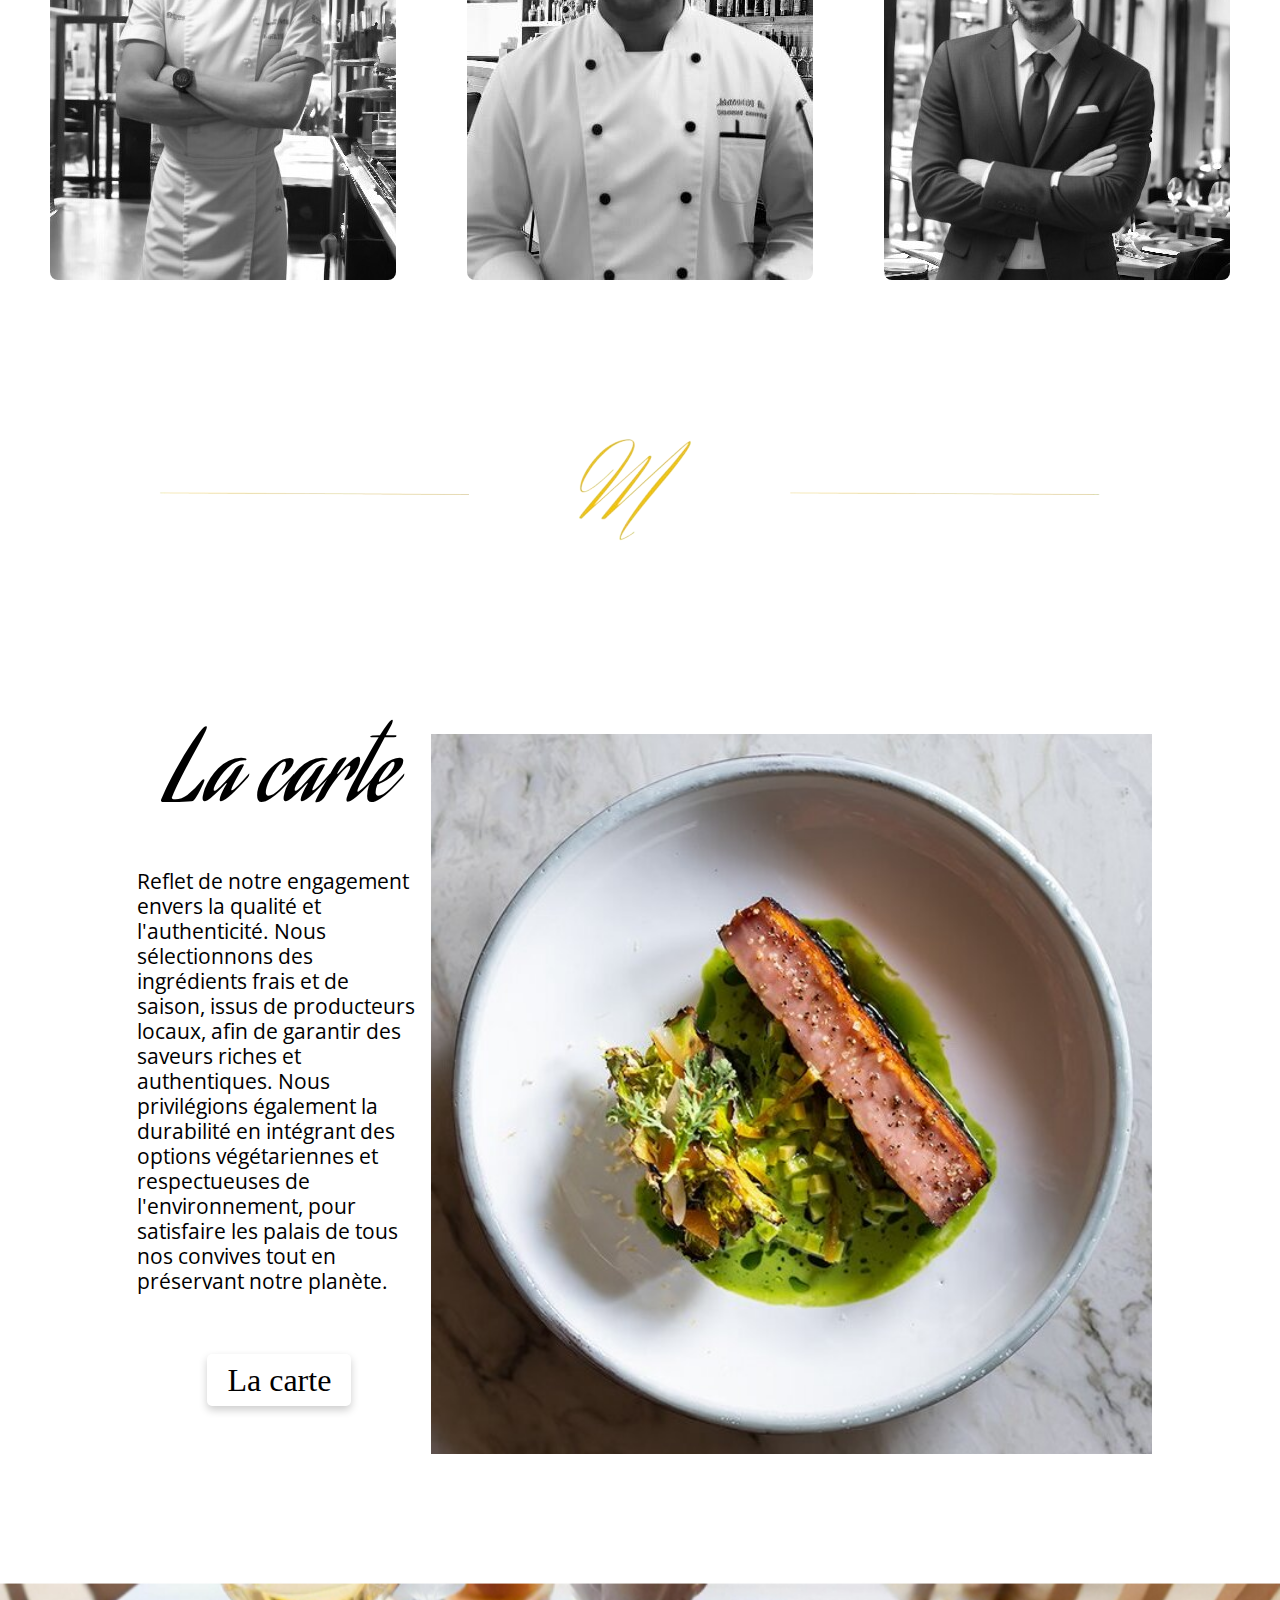
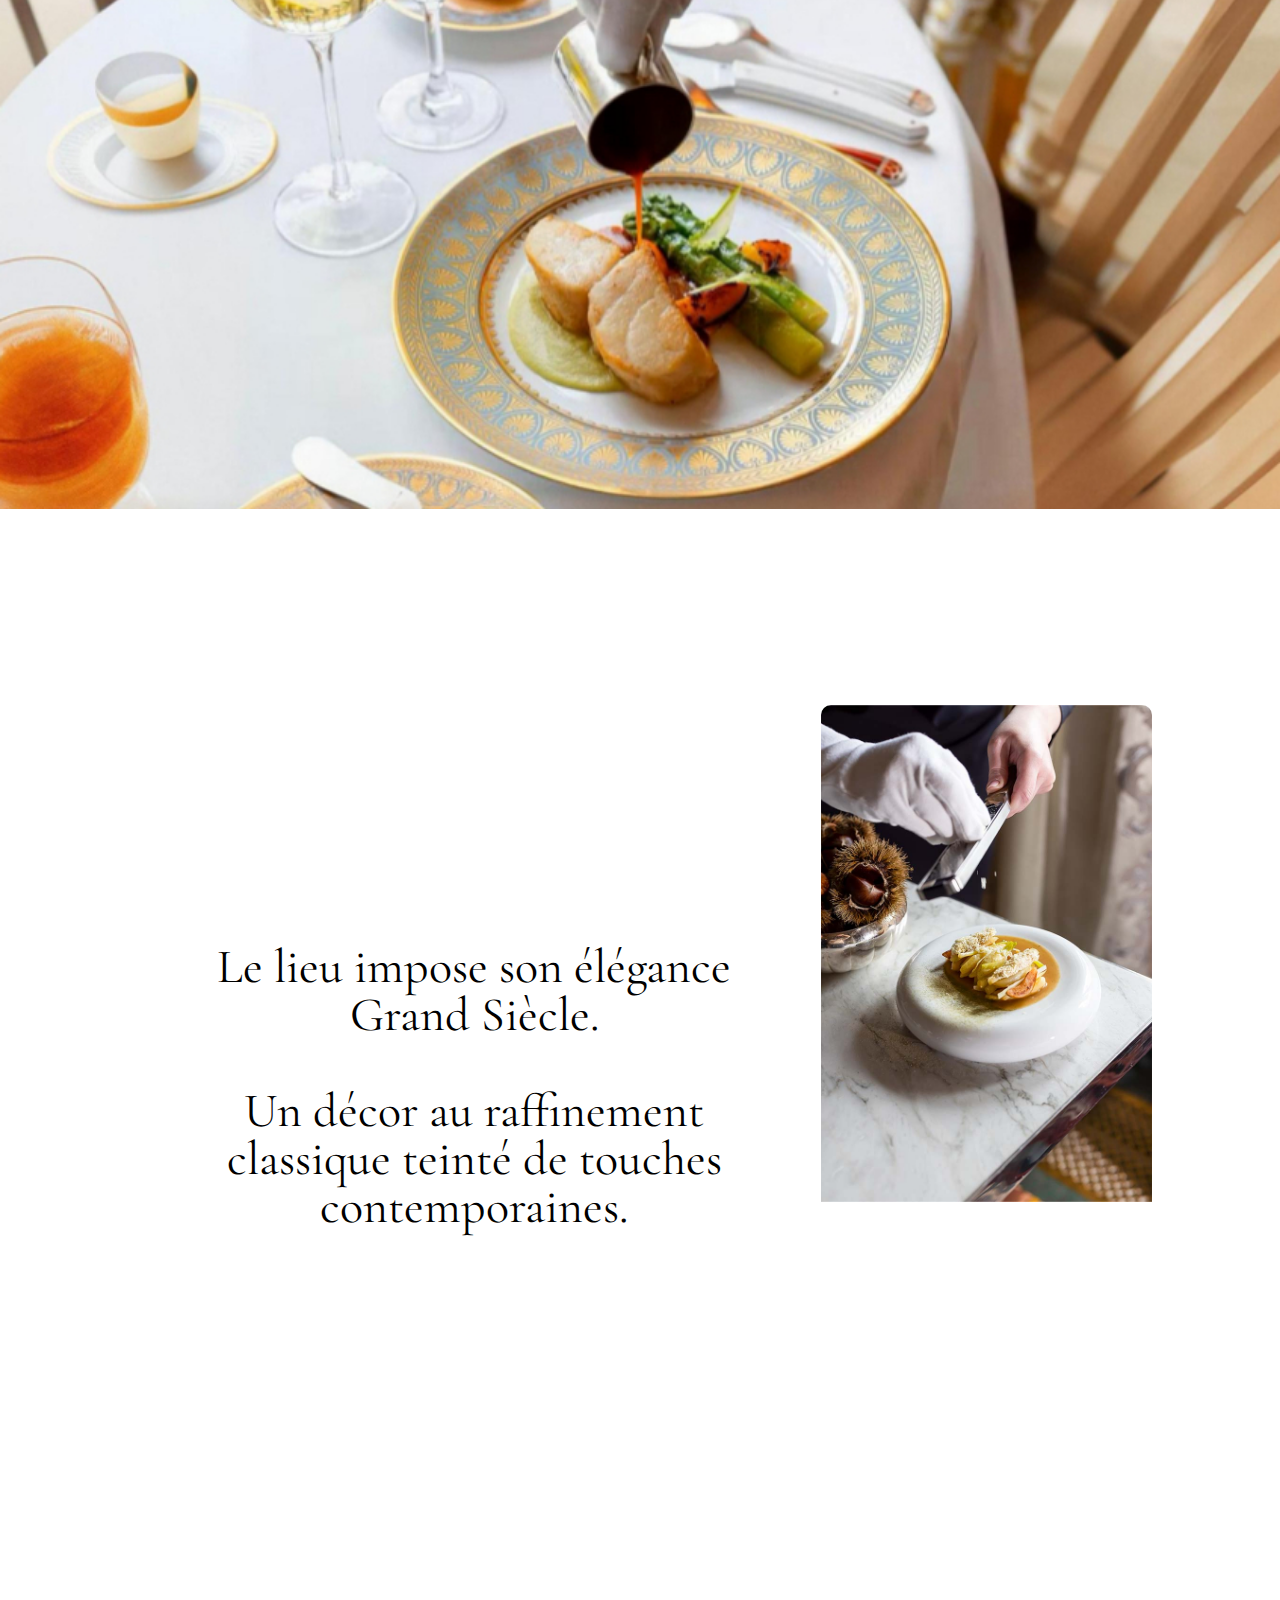
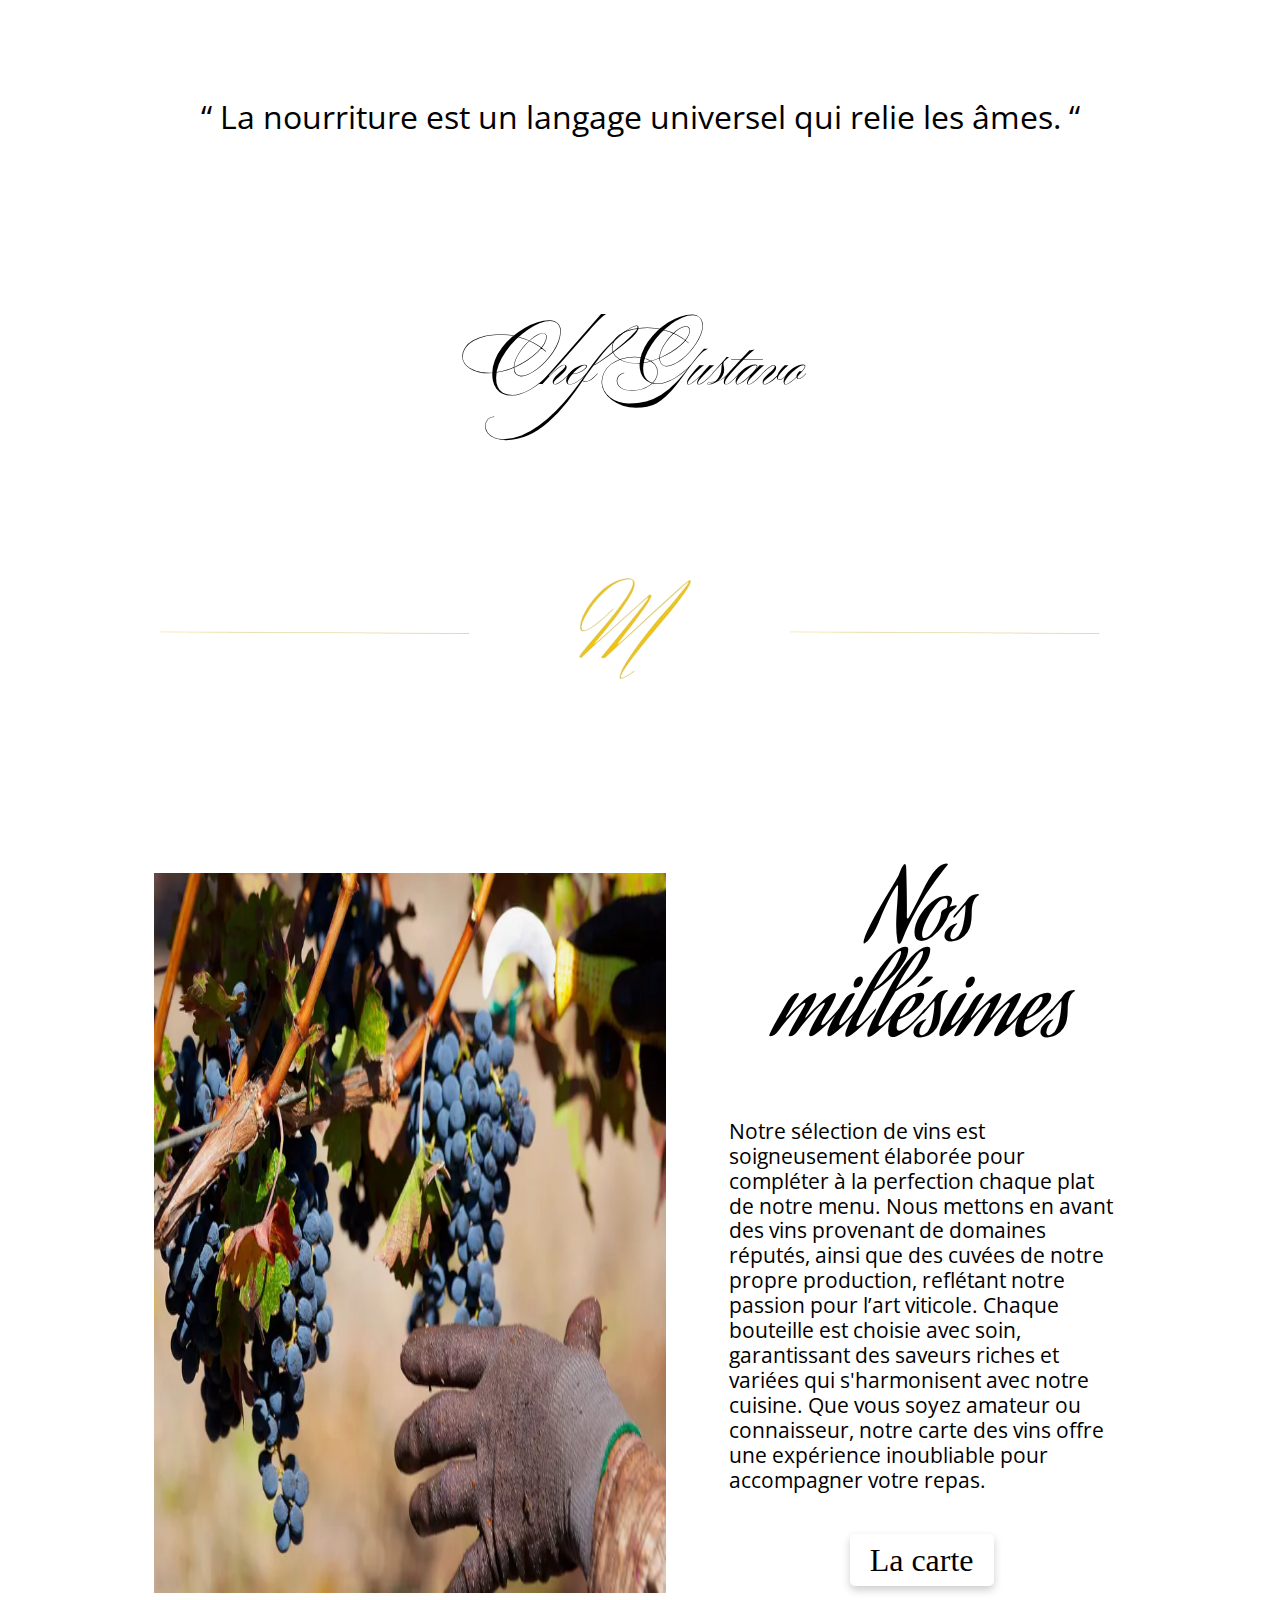
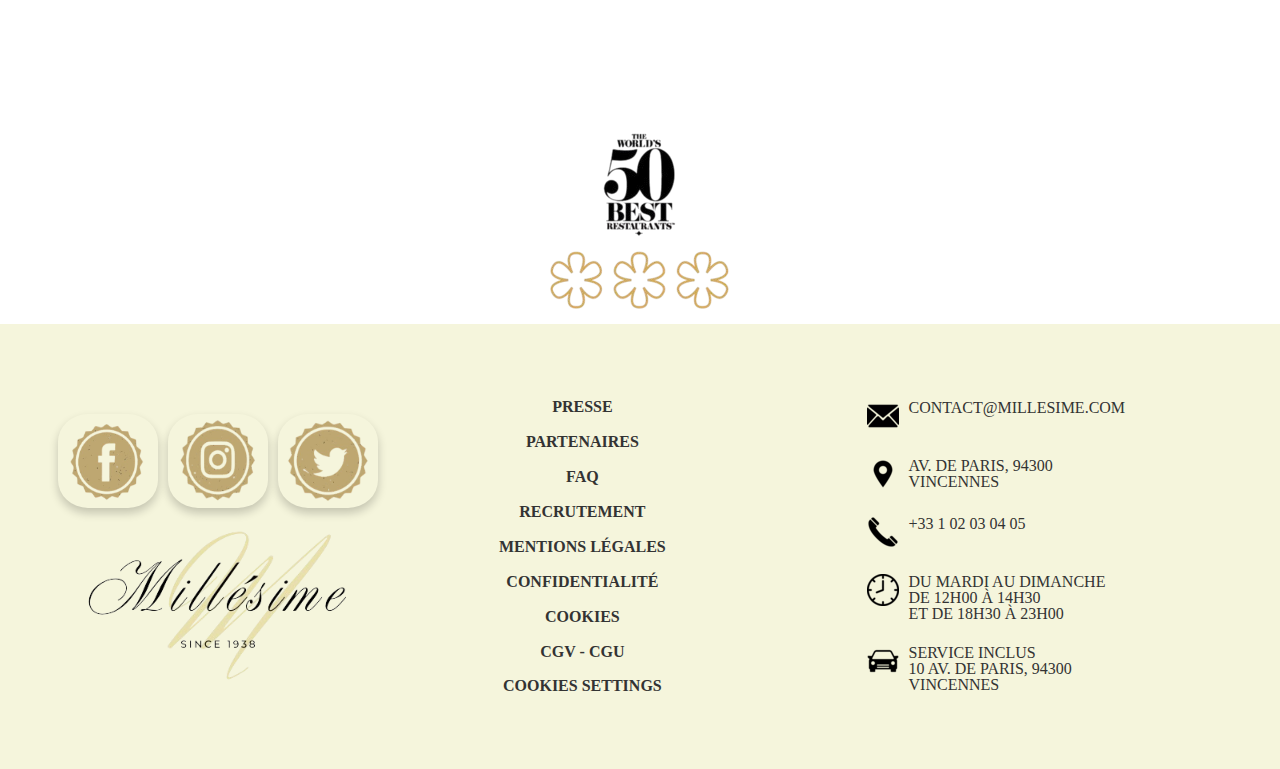
==== commit 9b98b00e: "Merge branch 'main' of github.com:espositotimothe/projet-1" ====
--- a/index.html
+++ b/index.html
@@ -40,10 +40,12 @@
             <figure>
                 <div class="carousel">
                     <div class="slides">
-                        <div class="slide"><img src="images/cuisine1.jpg" alt="image1"></div>
+                        <div class="slide"><img src="images/cuisine3.jpg" alt="image1"></div>
                         <div class="slide"><img src="images/cuisine2.jpg" alt="image2"></div>
-                        <div class="slide"><img src="images/cuisine3.jpg" alt="image3"></div>
-                        <div class="slide"><img src="images/cuisine4.jpeg" alt="image4"></div>
+                        <div class="slide"><img src="images/cuisine5.jpg" alt="image3"></div>
+                        <div class="slide"><img src="images/cuisine6.jpg" alt="image4"></div>
+                        <div class="slide"><img src="images/cuisine7.jpg" alt="image5"></div>
+                        <div class="slide"><img src="images/cuisine8.jpg" alt="image6"></div>
                     </div>
                 </div>
             </figure>
@@ -132,9 +134,10 @@
                 <div class="carousel">
                     <div class="slides">
                         <div class="slide"><img src="images/plat1.jpg" alt="image1"></div>
+                        <div class="slide"><img src="images/plat2.jpg" alt="image3"></div>
+                        <div class="slide"><img src="images/plat8.jpg" alt="image3"></div>
+                        <div class="slide"><img src="images/plat9.jpg" alt="image3"></div>
                         <div class="slide"><img src="images/plat10.jpg" alt="image2"></div>
-                        <div class="slide"><img src="images/plat2.jpg" alt="image3"></div>
-                        <div class="slide"><img src="images/plat5.jpg" alt="image4"></div>
                     </div>
                 </div>
             </figure>
--- a/style.css
+++ b/style.css
@@ -185,12 +185,6 @@
 }
 
 
-.carousel img {
-    max-width: 100%;
-    height: auto;
-    margin-left: 10px;
-}
-
 #ethique article {
     width: 50%;
 }
@@ -206,15 +200,13 @@
     width: 100%;
     overflow: hidden;
     border-radius: 10px;
-    box-shadow: 0 4px 8px rgba(0, 0, 0, 0.1);
-    height: 100%;
-
+    height: 85vh;
 }
 
 .slides {
     display: flex;
     width: 100%;
-    animation: slide 7s infinite;
+    animation: slide 15s infinite;
 }
 
 .slide {
@@ -225,15 +217,15 @@
 
 .slide img {
     width: 100%;
-    border-radius: 10px;
+   
 }
 @keyframes slide {
     0% { transform: translateX(0); }
-    33% { transform: translateX(0); }
-    38% { transform: translateX(-100%); }
-    71% { transform: translateX(-100%); }
-    76% { transform: translateX(-200%); }
-    100% { transform: translateX(-200%); }
+    33% { transform: translateX(-100%); }
+    38% { transform: translateX(-200%); }
+    71% { transform: translateX(-300%); }
+    76% { transform: translateX(-400%); }
+    100% { transform: translateX(-500%); }
 }
 
 #chef{
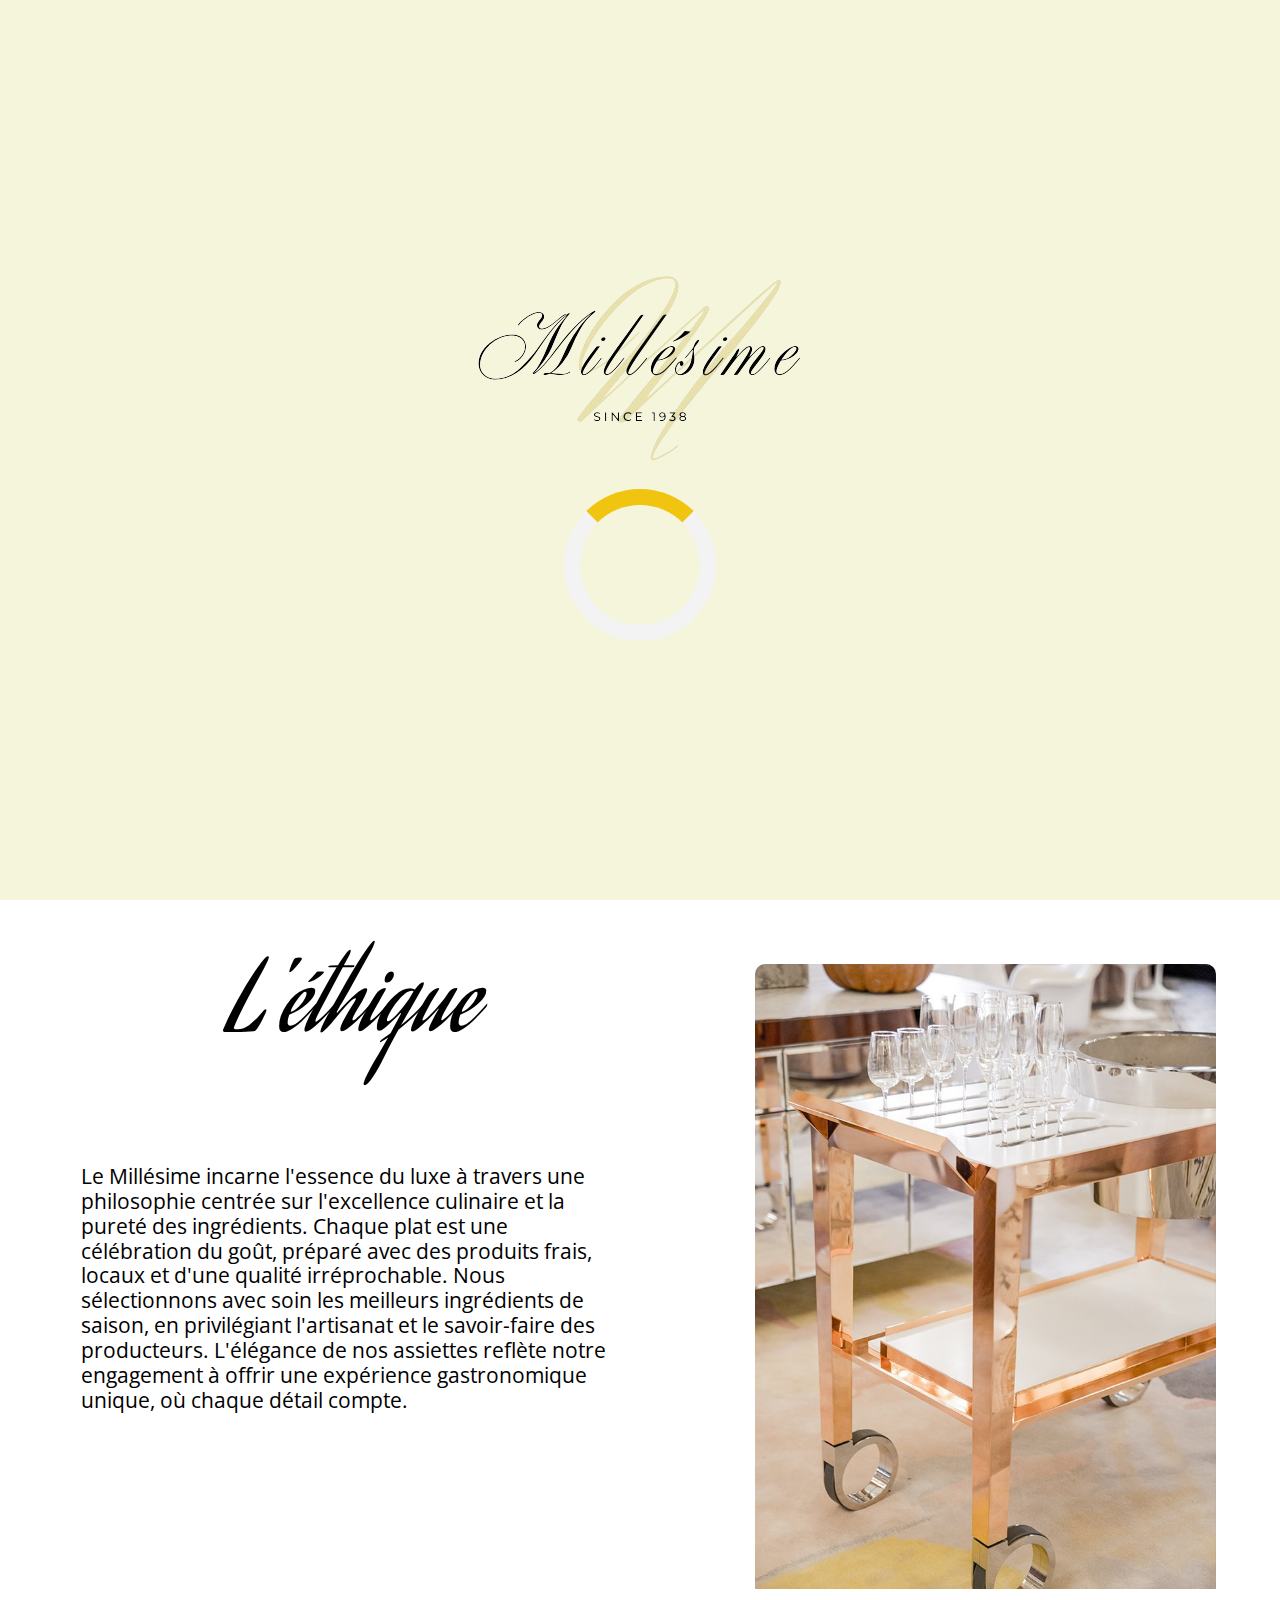
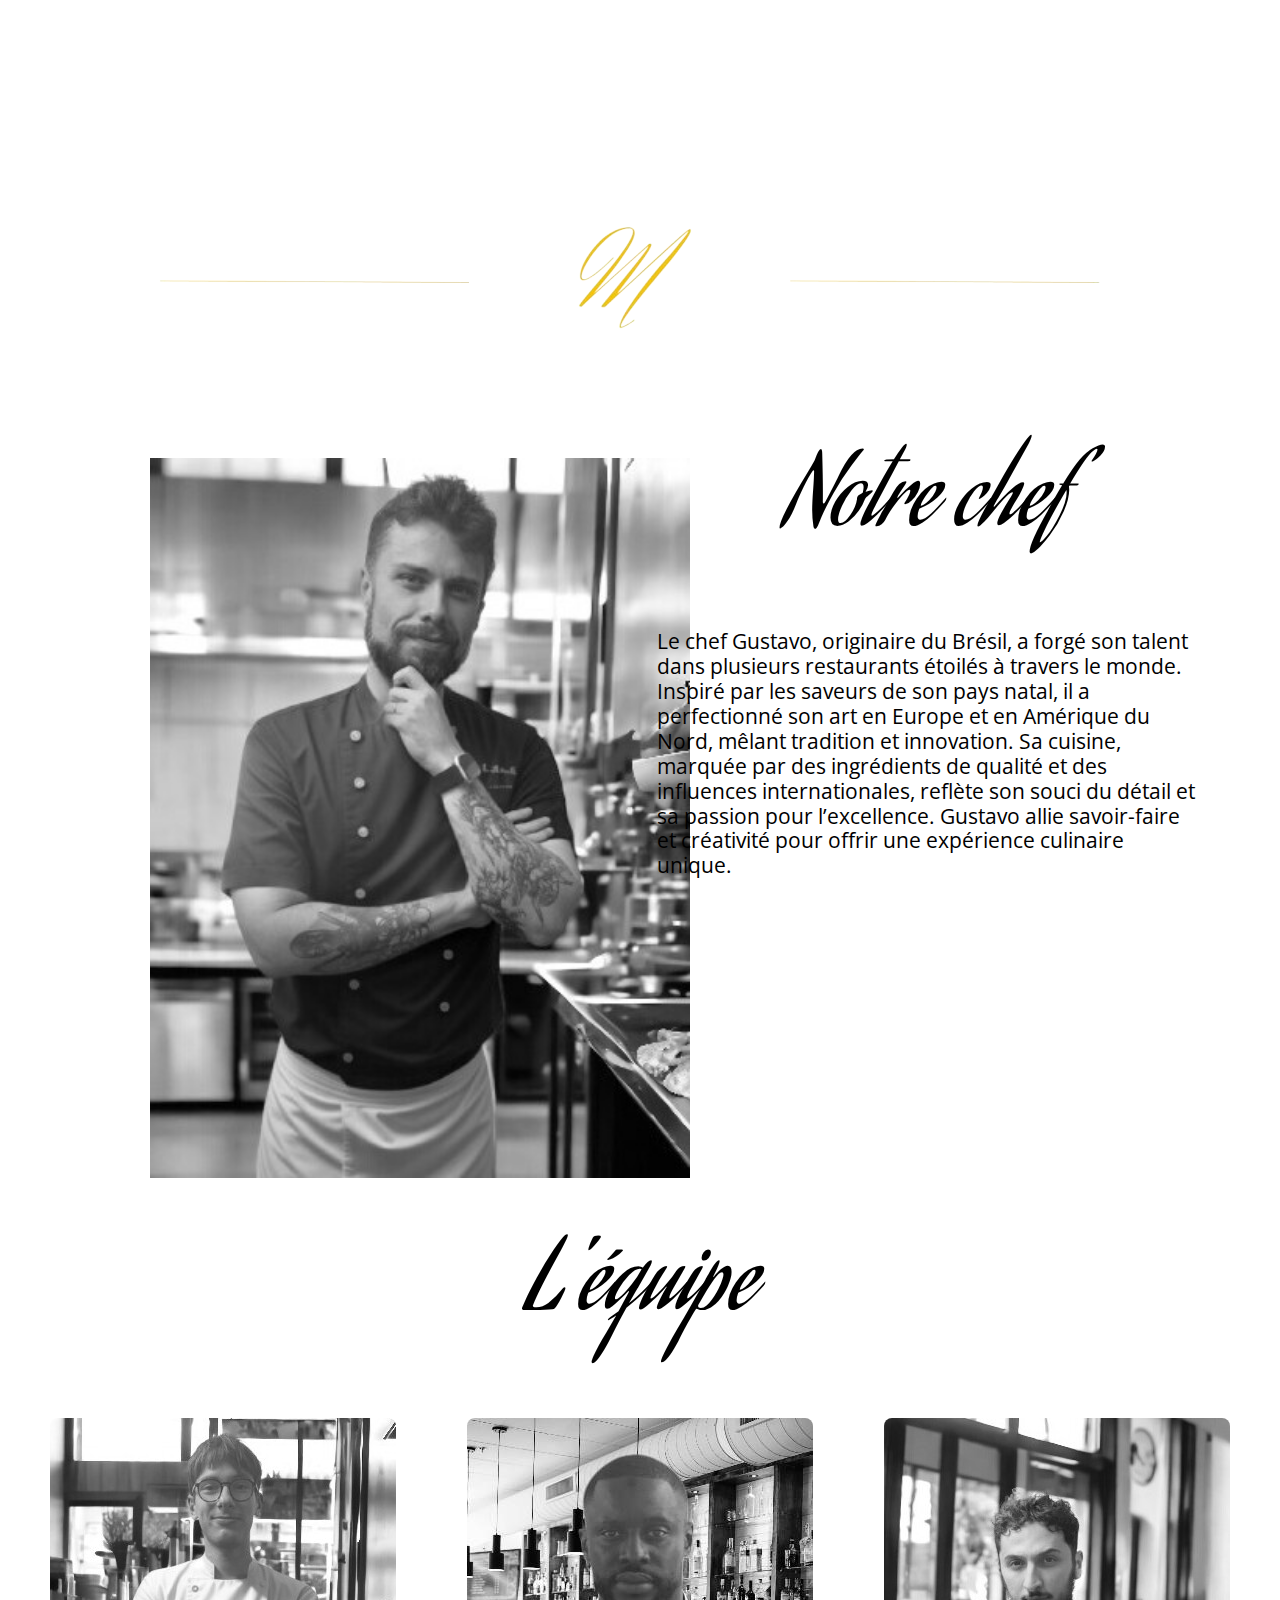
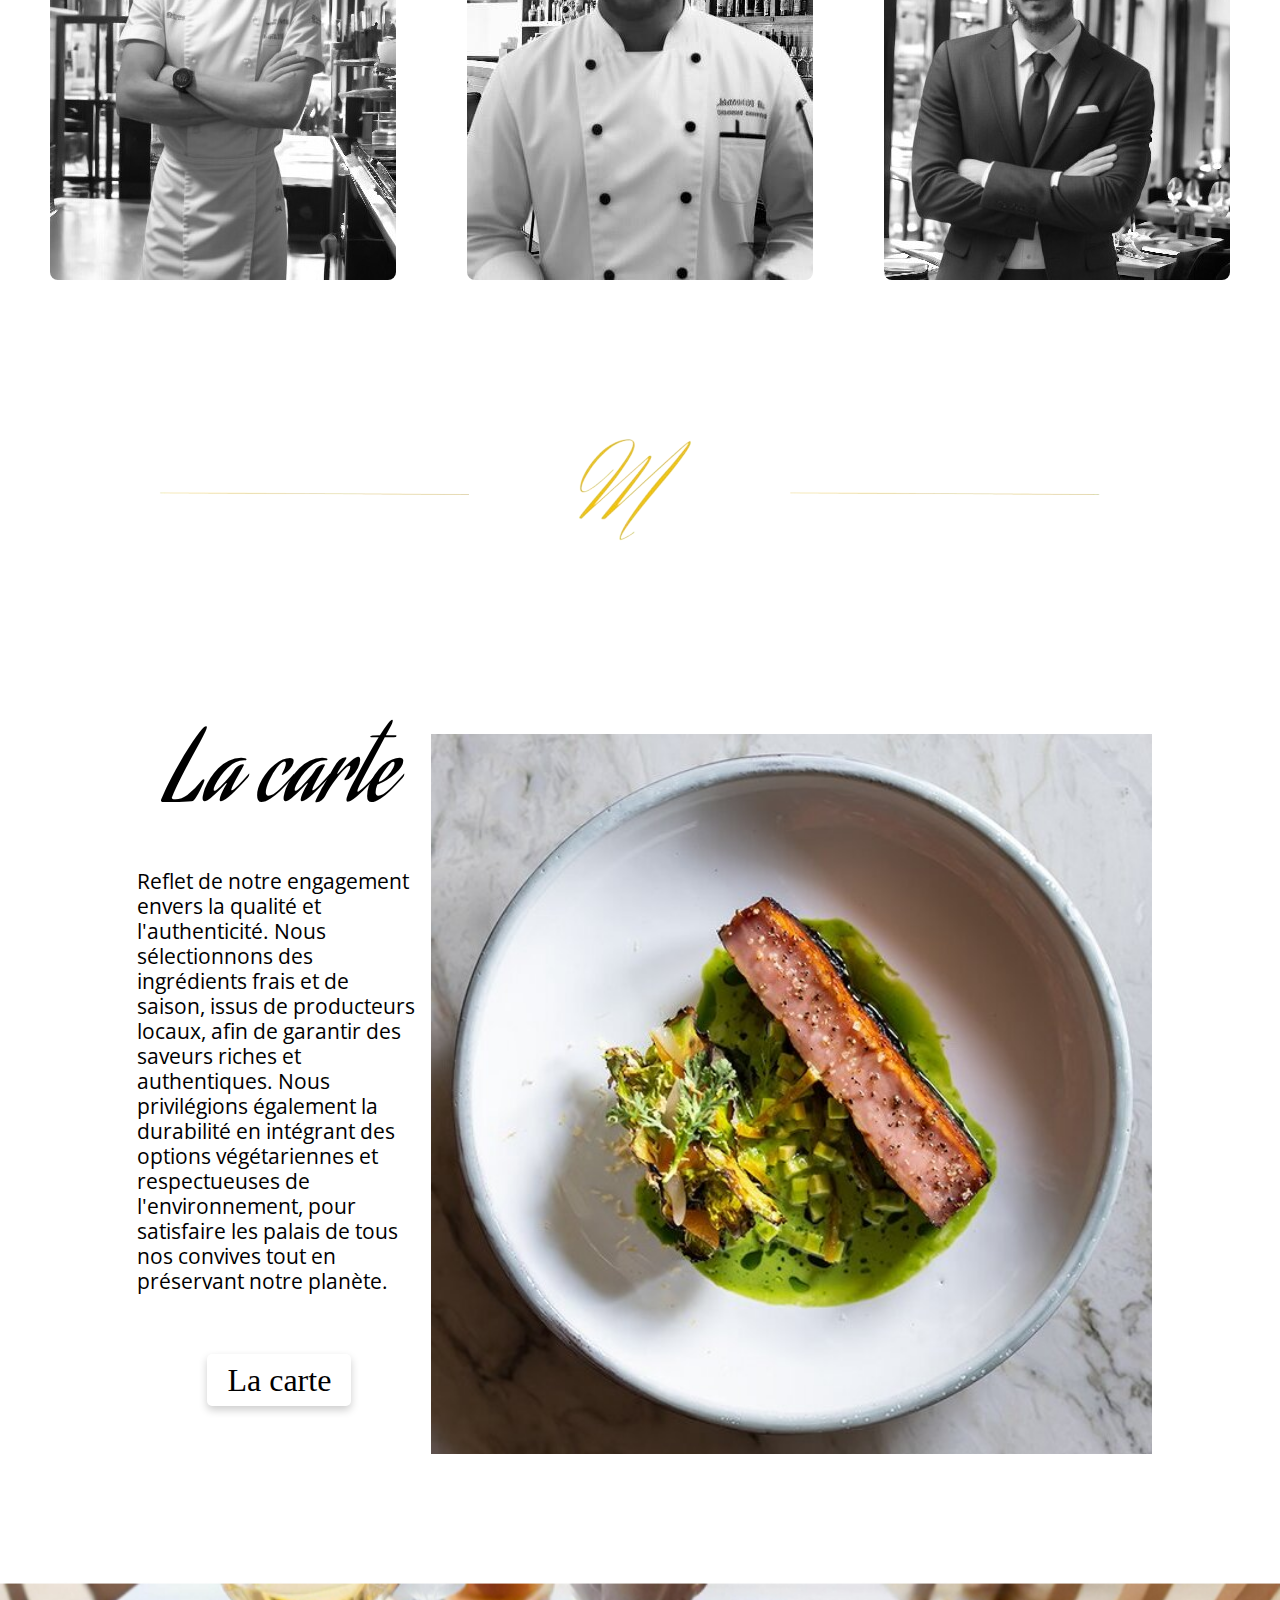
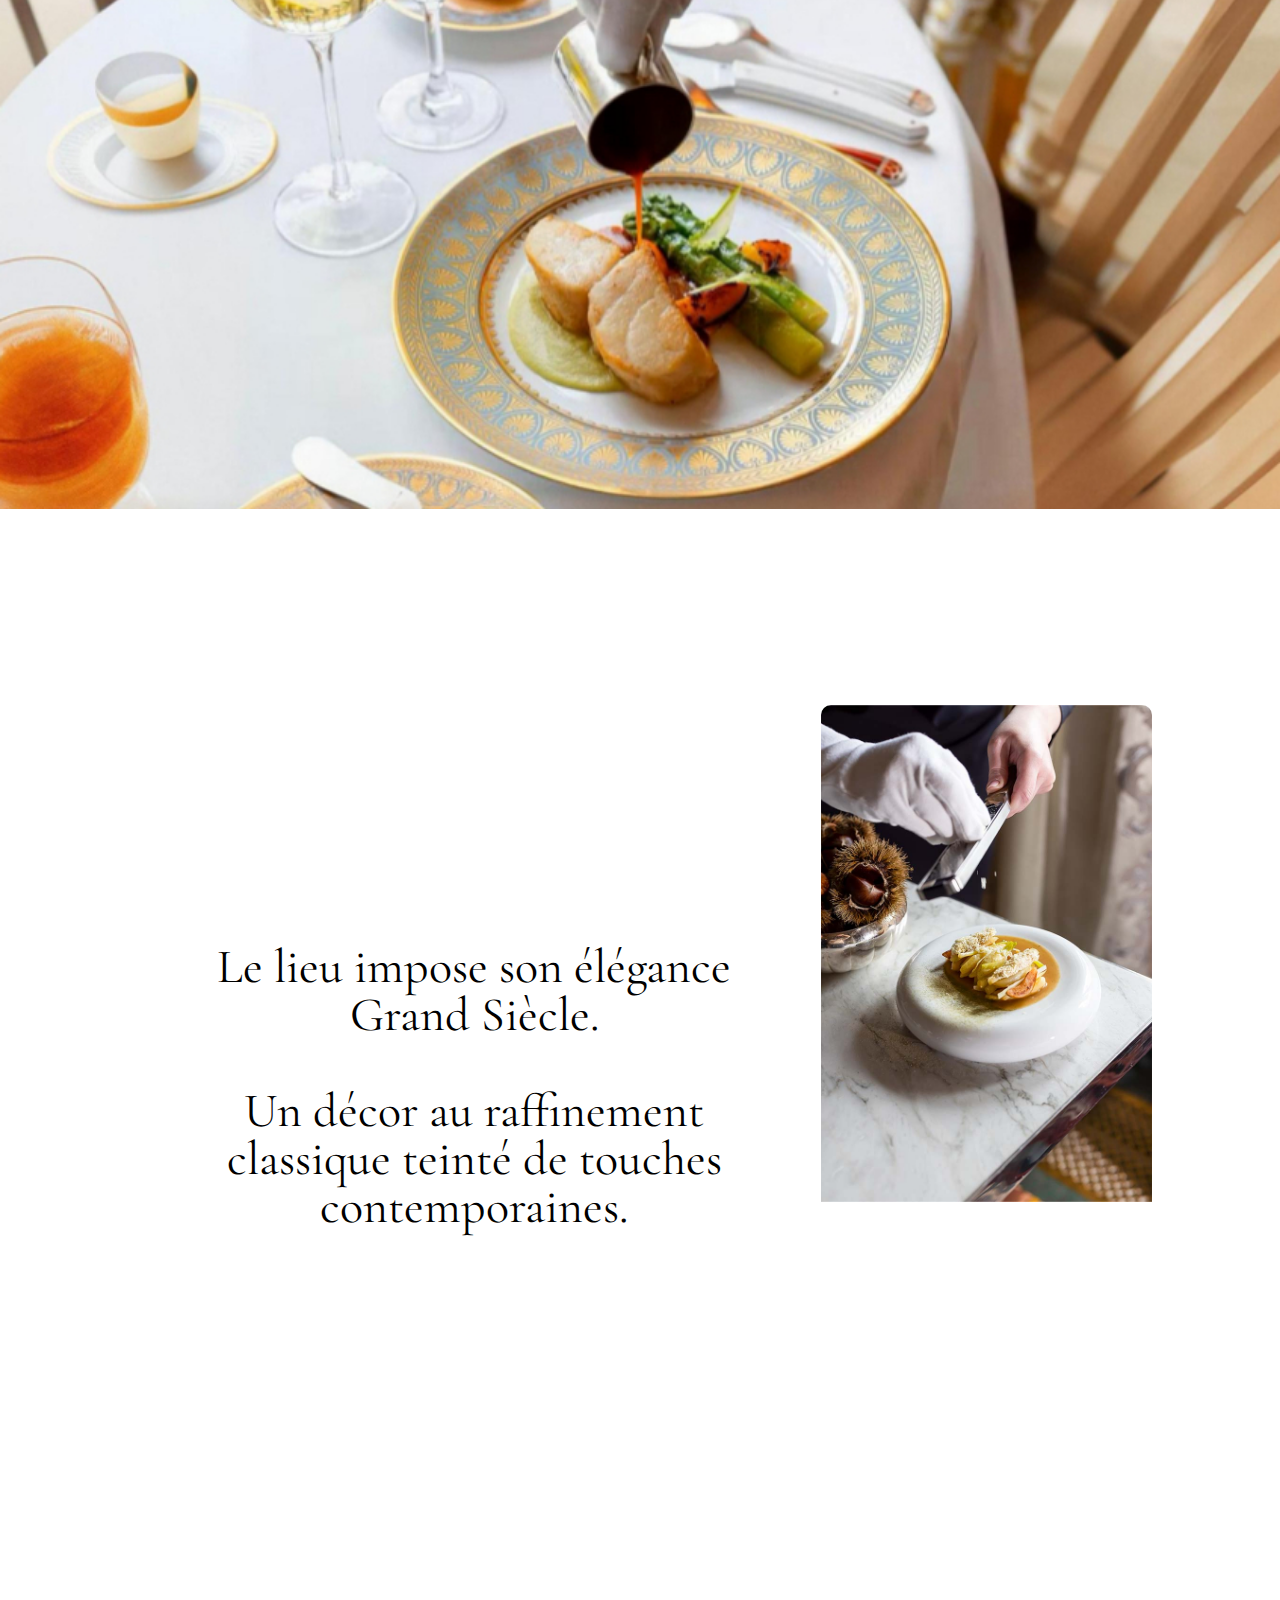
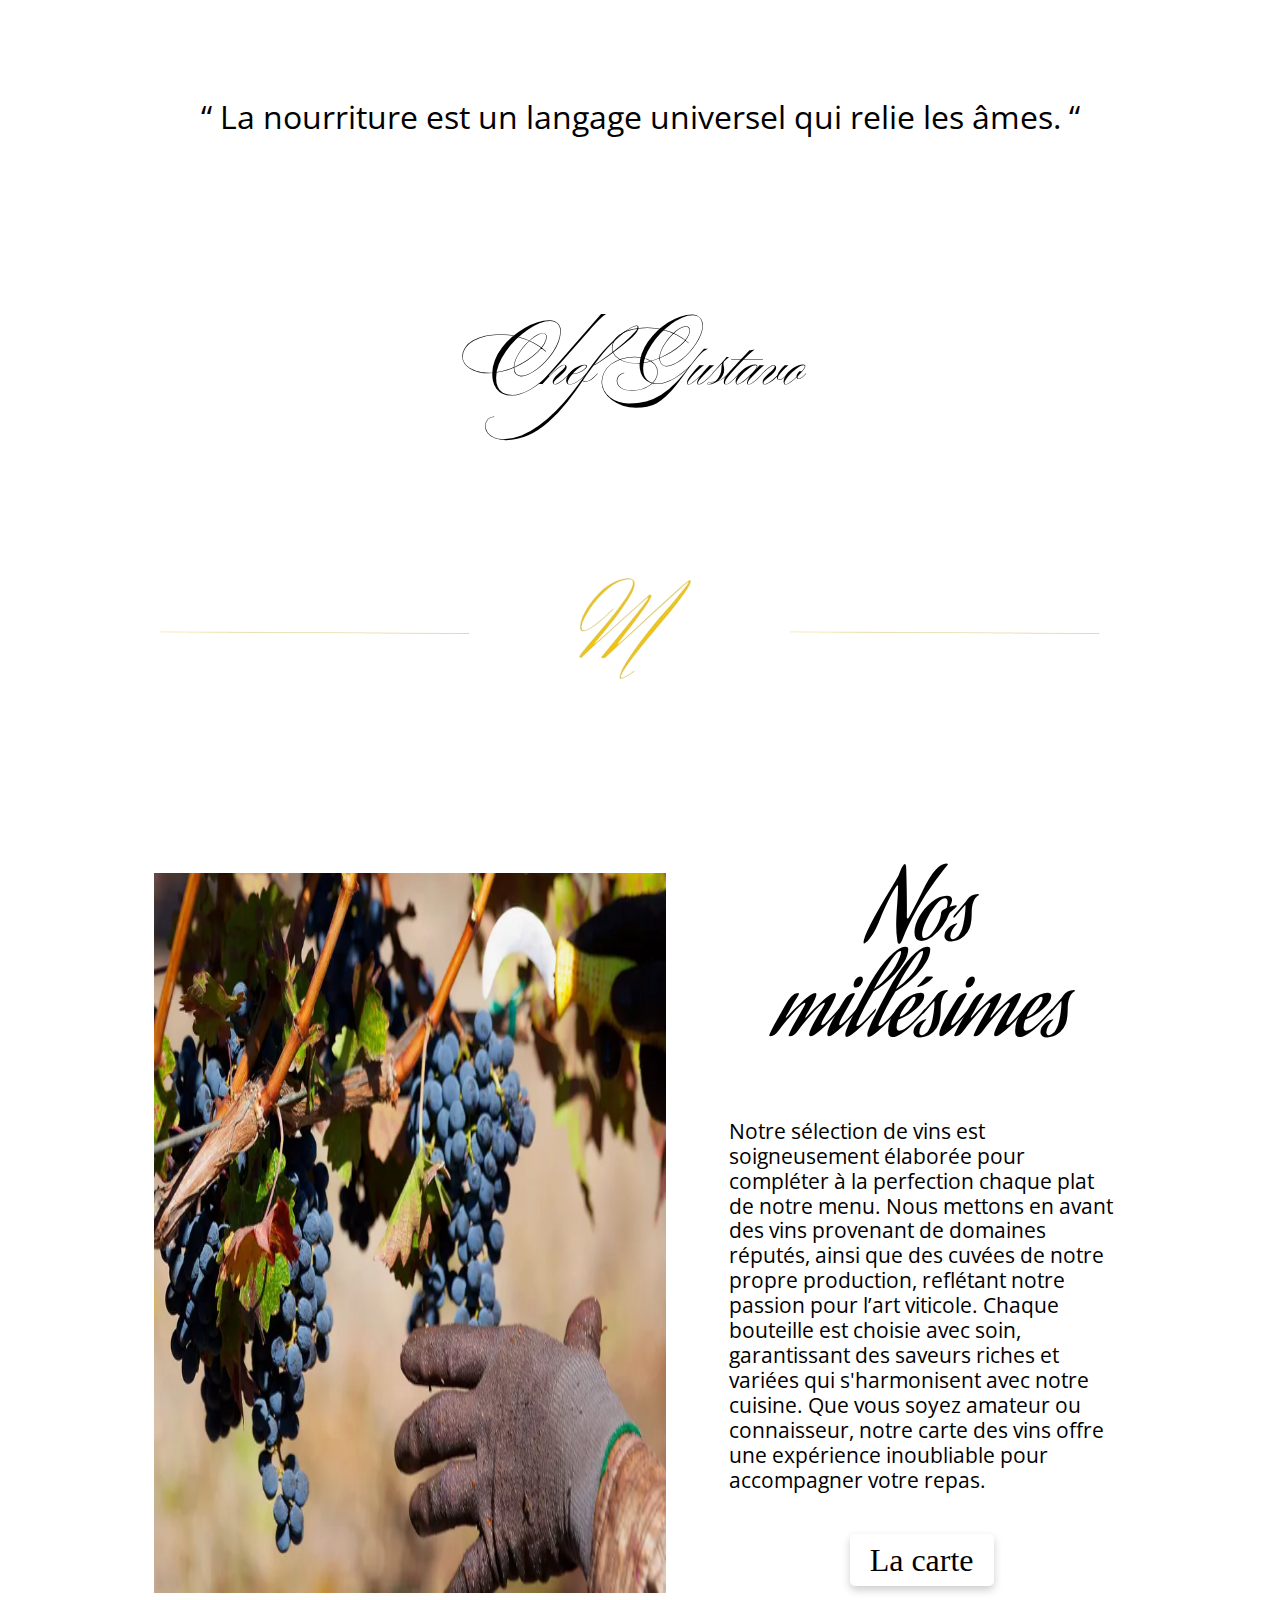
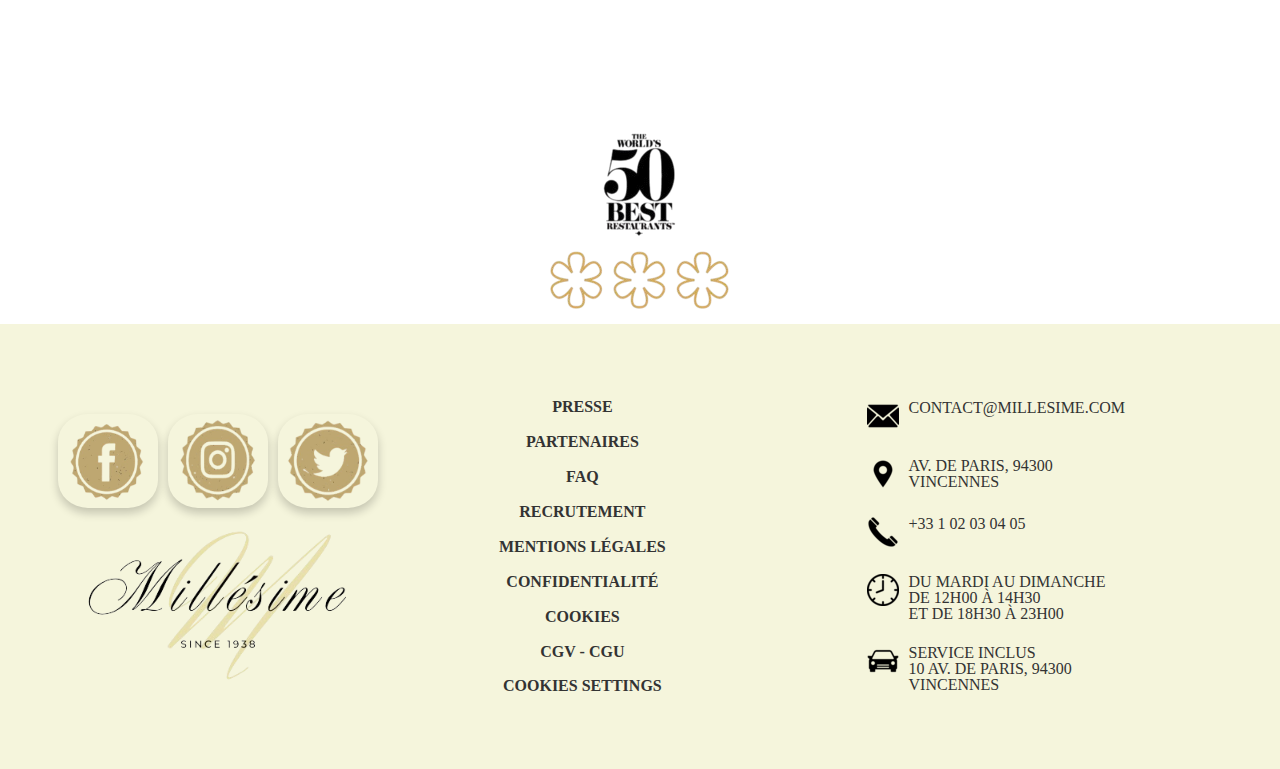
==== commit 761ce6a1: "responsive" ====
--- a/index.html
+++ b/index.html
@@ -7,6 +7,7 @@
     <link rel="icon" href="images/M-sans-fond.png" type="image/x-icon">
     <link rel="stylesheet" href="reset.css">
     <link rel="stylesheet" href="style.css">
+    <link rel="stylesheet" href="mobile.css" media="(max-width: 500px)"/>
     <link rel="preconnect" href="https://fonts.googleapis.com">
 <link rel="preconnect" href="https://fonts.gstatic.com" crossorigin>
 <link href="https://fonts.googleapis.com/css2?family=Aguafina+Script&family=Ballet:opsz@16..72&family=Cormorant+Garamond:ital,wght@0,300;0,400;0,500;0,600;0,700;1,300;1,400;1,500;1,600;1,700&family=Open+Sans:ital,wght@0,300..800;1,300..800&display=swap" rel="stylesheet">
@@ -40,12 +41,10 @@
             <figure>
                 <div class="carousel">
                     <div class="slides">
-                        <div class="slide"><img src="images/cuisine3.jpg" alt="image1"></div>
+                        <div class="slide"><img src="images/cuisine1.jpg" alt="image1"></div>
                         <div class="slide"><img src="images/cuisine2.jpg" alt="image2"></div>
-                        <div class="slide"><img src="images/cuisine5.jpg" alt="image3"></div>
-                        <div class="slide"><img src="images/cuisine6.jpg" alt="image4"></div>
-                        <div class="slide"><img src="images/cuisine7.jpg" alt="image5"></div>
-                        <div class="slide"><img src="images/cuisine8.jpg" alt="image6"></div>
+                        <div class="slide"><img src="images/cuisine3.jpg" alt="image3"></div>
+                        <div class="slide"><img src="images/cuisine4.jpeg" alt="image4"></div>
                     </div>
                 </div>
             </figure>
@@ -75,31 +74,21 @@
             <div class="membre-item">
                 <img src="images/timothe.jpg" alt="Timothé">
                 <article class="texte">
-                    <p>Le sous-chef Timothé est un talent prometteur, 
-                        formé dans des écoles culinaires de renom.              
-                        Il apporte une expertise technique.
-                    </p>
+                    <p>Le sous-chef Timothé est un talent prometteur, formé dans des écoles culinaires internationales de renom. Avec plusieurs années d’expérience dans des restaurants étoilés, il apporte une expertise technique solide et un flair créatif. Sa rigueur et son attention aux détails complètent parfaitement la vision gastronomique du chef, contribuant à chaque plat avec passion et précision.</p>
                 </article>
             </div>
         
             <div class="membre-item">
                 <img src="images/lassanatransformed.jpeg" alt="Lassana">
                 <article class="texte">
-                    <p>Le chef pâtissier Lassana, 
-                        fort de son expérience dans des cuisines internationales, 
-                        est un véritable artisan du sucré. 
-                    </p> 
+                    <p>Le chef pâtissier Lassana, fort de son expérience dans des cuisines internationales, est un véritable artisan du sucré. Sa passion pour la pâtisserie se reflète dans chaque création, où précision et innovation se mêlent harmonieusement. Lassana excelle à transformer des ingrédients simples en desserts raffinés, offrant des expériences gustatives inoubliables à chaque bouchée.</p> 
                 </article>
             </div>
         
             <div class="membre-item">
                 <img src="images/karim.jpg" alt="Karim">
                 <article class="texte">
-                    <p>Karim, notre maître de salle, 
-                        apporte une expertise internationale acquise dans 
-                        certains des meilleurs restaurants du monde. 
-                      
-                        </p>
+                    <p>Karim, notre maître de salle, apporte une expertise internationale acquise dans certains des meilleurs restaurants du monde. Son sens du service, son élégance et son attention aux moindres détails assurent à chaque client une expérience raffinée et inoubliable. Avec Karim, l'hospitalité devient un art, sublimant chaque moment passé dans notre établissement.</p>
                 </article>
             </div>
         </section>
@@ -134,10 +123,9 @@
                 <div class="carousel">
                     <div class="slides">
                         <div class="slide"><img src="images/plat1.jpg" alt="image1"></div>
+                        <div class="slide"><img src="images/plat10.jpg" alt="image2"></div>
                         <div class="slide"><img src="images/plat2.jpg" alt="image3"></div>
-                        <div class="slide"><img src="images/plat8.jpg" alt="image3"></div>
-                        <div class="slide"><img src="images/plat9.jpg" alt="image3"></div>
-                        <div class="slide"><img src="images/plat10.jpg" alt="image2"></div>
+                        <div class="slide"><img src="images/plat5.jpg" alt="image4"></div>
                     </div>
                 </div>
             </figure>
@@ -183,7 +171,7 @@
                 </div>  
                 <a href="#header"><img src="images/logo-sans-fond2.png" alt="logo" class="M"></a>
             </div>
-
+            
             <div class="column liens">   
                 <ul>
                     <li class="hover-underline">Presse</li>
@@ -207,7 +195,6 @@
                     <li class="hover-underline"><span class="icon"><img src="images/voiture.png"></span> Service inclus<br>10 Av. de Paris, 94300 Vincennes</li>
                 </ul>
             </div>  
-            
         </div>
     </footer>
 
--- a/mobile.css
+++ b/mobile.css
@@ -0,0 +1,216 @@
+
+:root {
+    --gold:  #F1C40F;
+    --white:  #ffffff;
+    --navfooterbg: #F5F5DC;
+    --text: black;
+}
+
+#header{
+    height: 60vh;
+    width: auto;
+}
+#header nav{
+    justify-content: center;
+}
+#header nav ul{
+    gap: 2%;
+    padding: 0;
+    width: 70%;
+    justify-content: center;
+}
+#navbar{
+    position: relative;
+}
+#navbar li a{
+    font-size: 1.7rem;
+    text-align: center;
+}
+#header .logo {
+    display: flex;
+    align-items: center;
+    justify-content: center;
+    padding: 0;
+    width: 50%;
+}
+#header .logo img{
+    width: 100%;
+}
+
+#reservationButton{
+    display: none;
+}
+
+
+
+#ethique{
+    flex-direction: column;
+    display: block;
+    height: auto;
+}
+#ethique article{
+    flex-direction: column;
+    display: flex;
+    justify-content: center;
+    width: 90%;
+    height: 80vh;
+    padding-bottom: 10%;
+}
+#ethique article p{
+    text-align: center;
+}
+#ethique figure{
+    flex-direction: column;
+    display: flex;
+    justify-content: center;
+    width: 90%;
+}
+
+.m{
+    width: 100%;
+}
+.m img{
+    width: 90%;
+}
+#chef{
+    flex-direction: column;
+    align-items: center;
+    height: auto;
+}
+#chef article{
+    flex-direction: column;
+    display: flex;
+    justify-content: center;
+    width: 90%;
+    height: 80vh;
+}
+#chef article p{
+    text-align: center;
+}
+#chef figure{
+    flex-direction: column;
+    display: flex;
+    justify-content: center;
+    width: 90%;
+    padding-bottom: 20%;
+}
+#chef figure img{
+    padding: 0;
+}
+#equipe{
+    flex-direction: column;
+}
+.membre{
+    display: flex;
+    align-items: center;
+    flex-direction: column;
+    width: 100%;
+}
+.membre .membre-item{
+    display: flex;
+    justify-content: center;
+    width: 80%;
+}
+
+#carte{
+    flex-direction: column;
+    align-items: center;
+    height: auto;
+}
+#carte article{
+    flex-direction: column;
+    display: flex;
+    justify-content: center;
+    width: 90%;
+    height: 80vh;
+    padding-bottom: 10%;
+}
+#carte article p{
+    text-align: center;
+}
+#carte figure{
+    flex-direction: column;
+    display: flex;
+    justify-content: center;
+    width: 90%;
+}
+.button{
+    padding-bottom: 15%;
+}
+
+.carroussel-plat{
+    flex-direction: column;
+    display: block;
+    height: auto;
+}
+.carroussel-plat article{
+    flex-direction: column;
+    display: flex;
+    justify-content: center;
+    width: 90%;
+    height: 80vh;
+    padding-bottom: 10%;
+}
+.carroussel-plat article h4{
+    text-align: center;
+}
+.carroussel-plat figure{
+    flex-direction: column;
+    display: flex;
+    justify-content: center;
+    width: 90%;
+}
+.vin{
+    flex-direction: column;
+    align-items: center;
+    height: auto;
+    margin: 0;
+}
+.vin article{
+    flex-direction: column;
+    display: flex;
+    justify-content: center;
+    width: 90%;
+    height: 80vh;
+    padding-bottom: 10%;
+}
+.vin article p{
+    text-align: center;
+}
+.vin figure{
+    flex-direction: column;
+    display: flex;
+    justify-content: center;
+    width: 90%;
+    padding-bottom: 40%;
+}
+.vin .button{
+    padding-bottom: 15%;
+}
+.certif{
+    padding: 20% 0;
+}
+
+footer .container{
+    flex-wrap: wrap;
+    justify-content: left;
+}
+.container .logos{
+    width: 100%;
+}
+.liens{
+    width: 40%;
+}
+footer .liens li{
+    text-align: left;
+}
+.contact{
+    width: 60%;
+    padding-left: 14%;
+}
+footer .liens{
+    display: none;
+}
+footer .contact{
+    display: none;
+}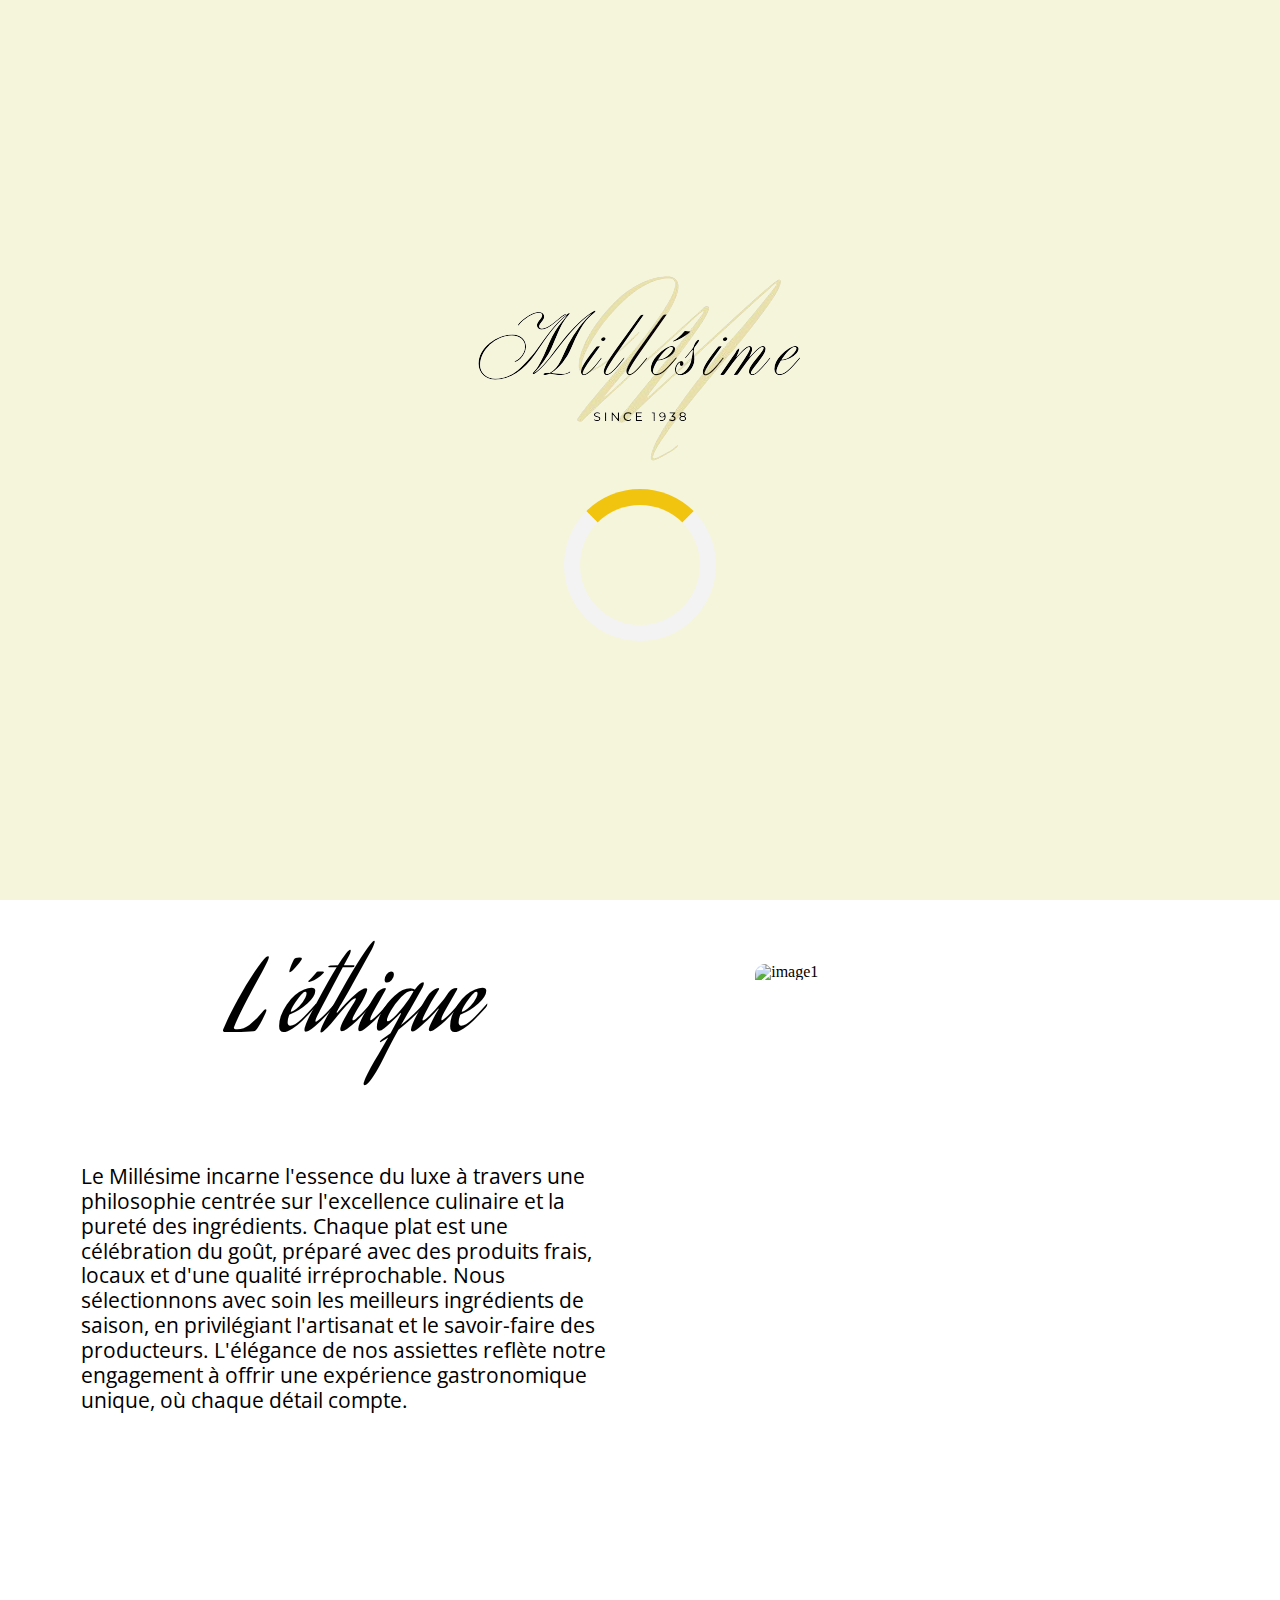
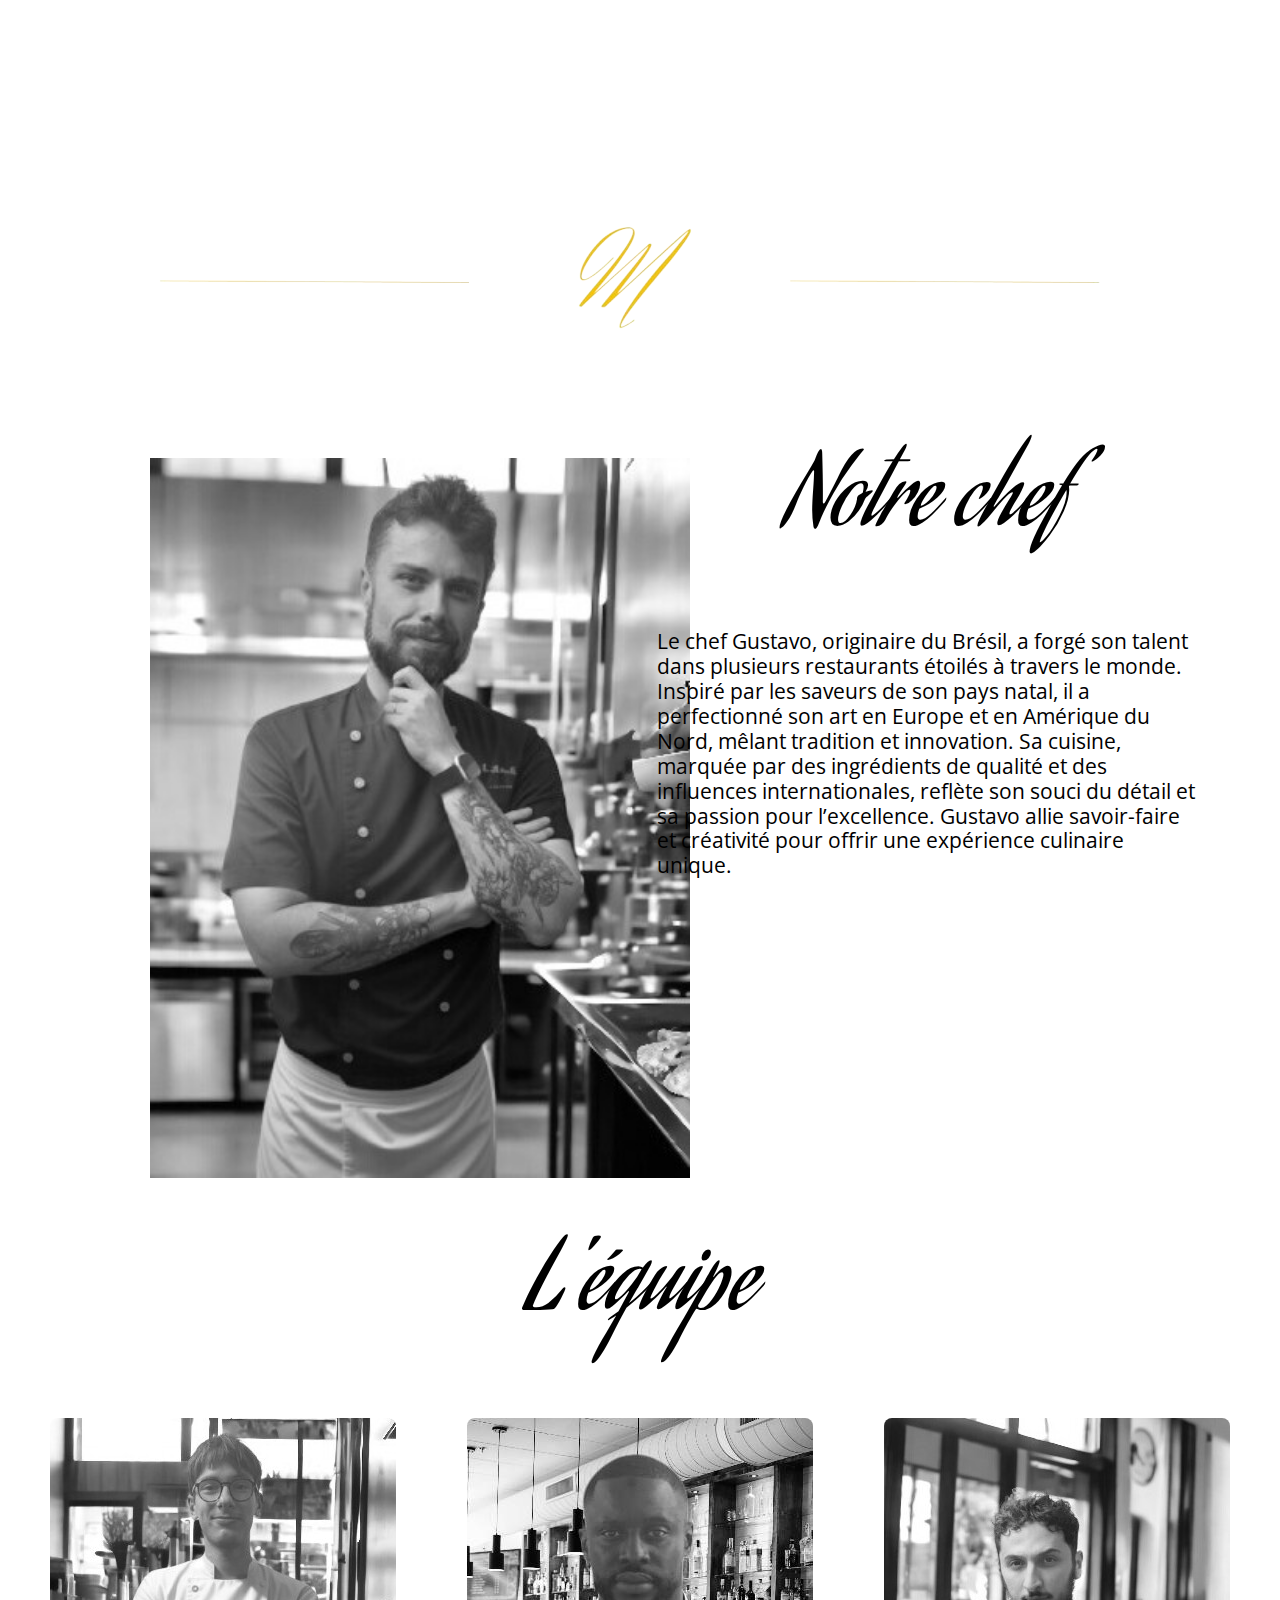
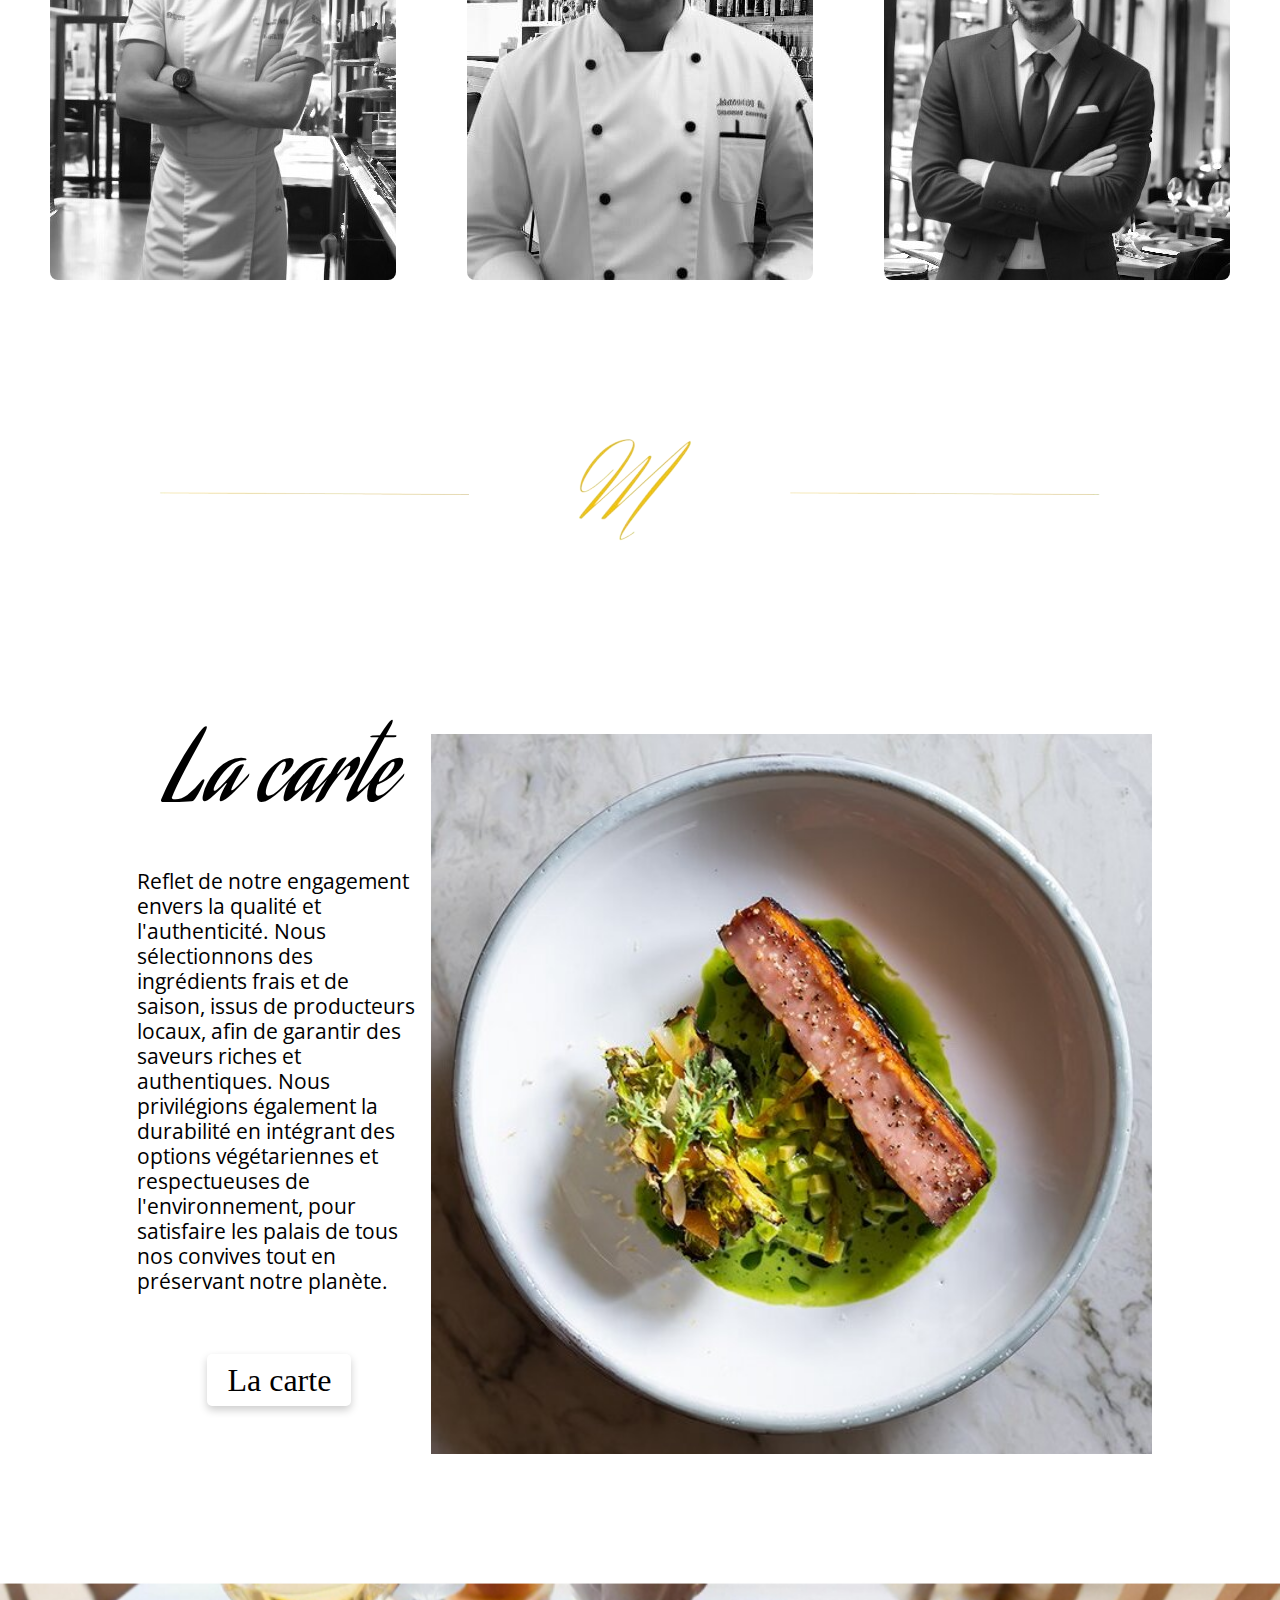
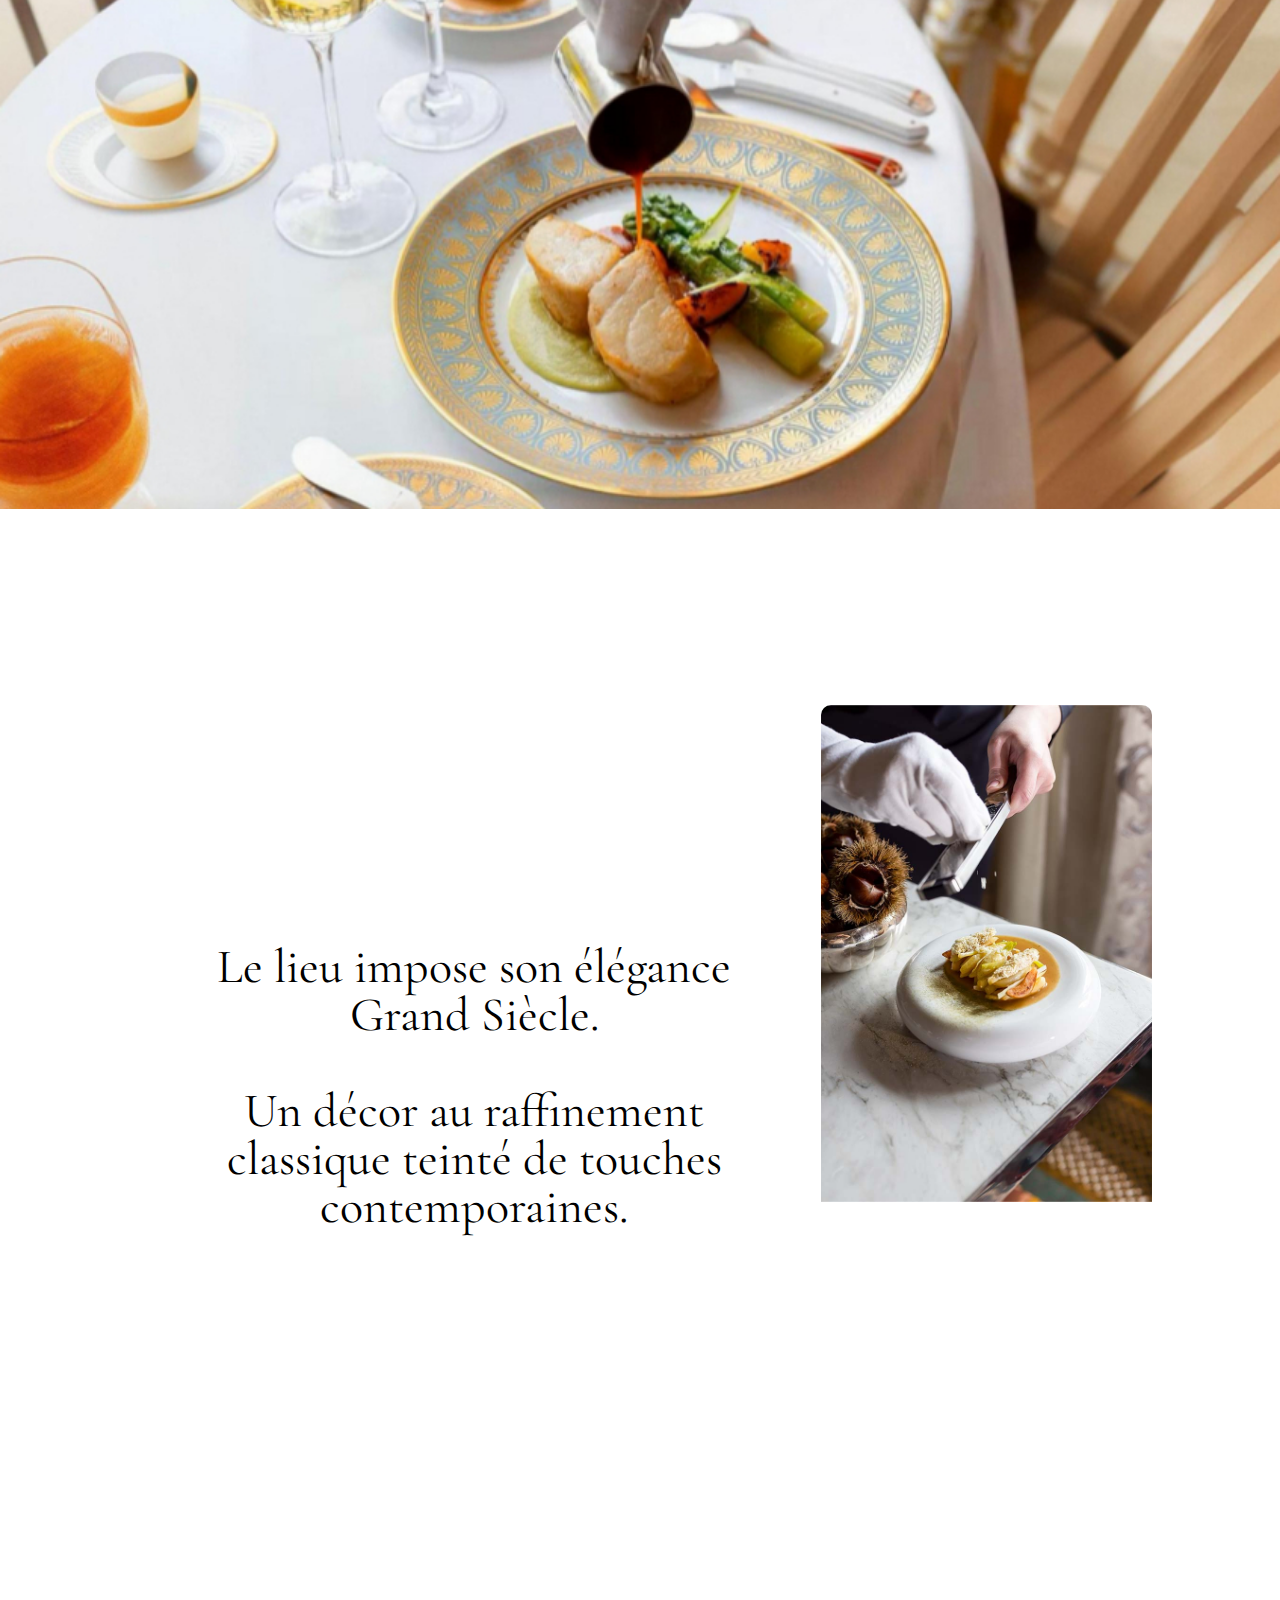
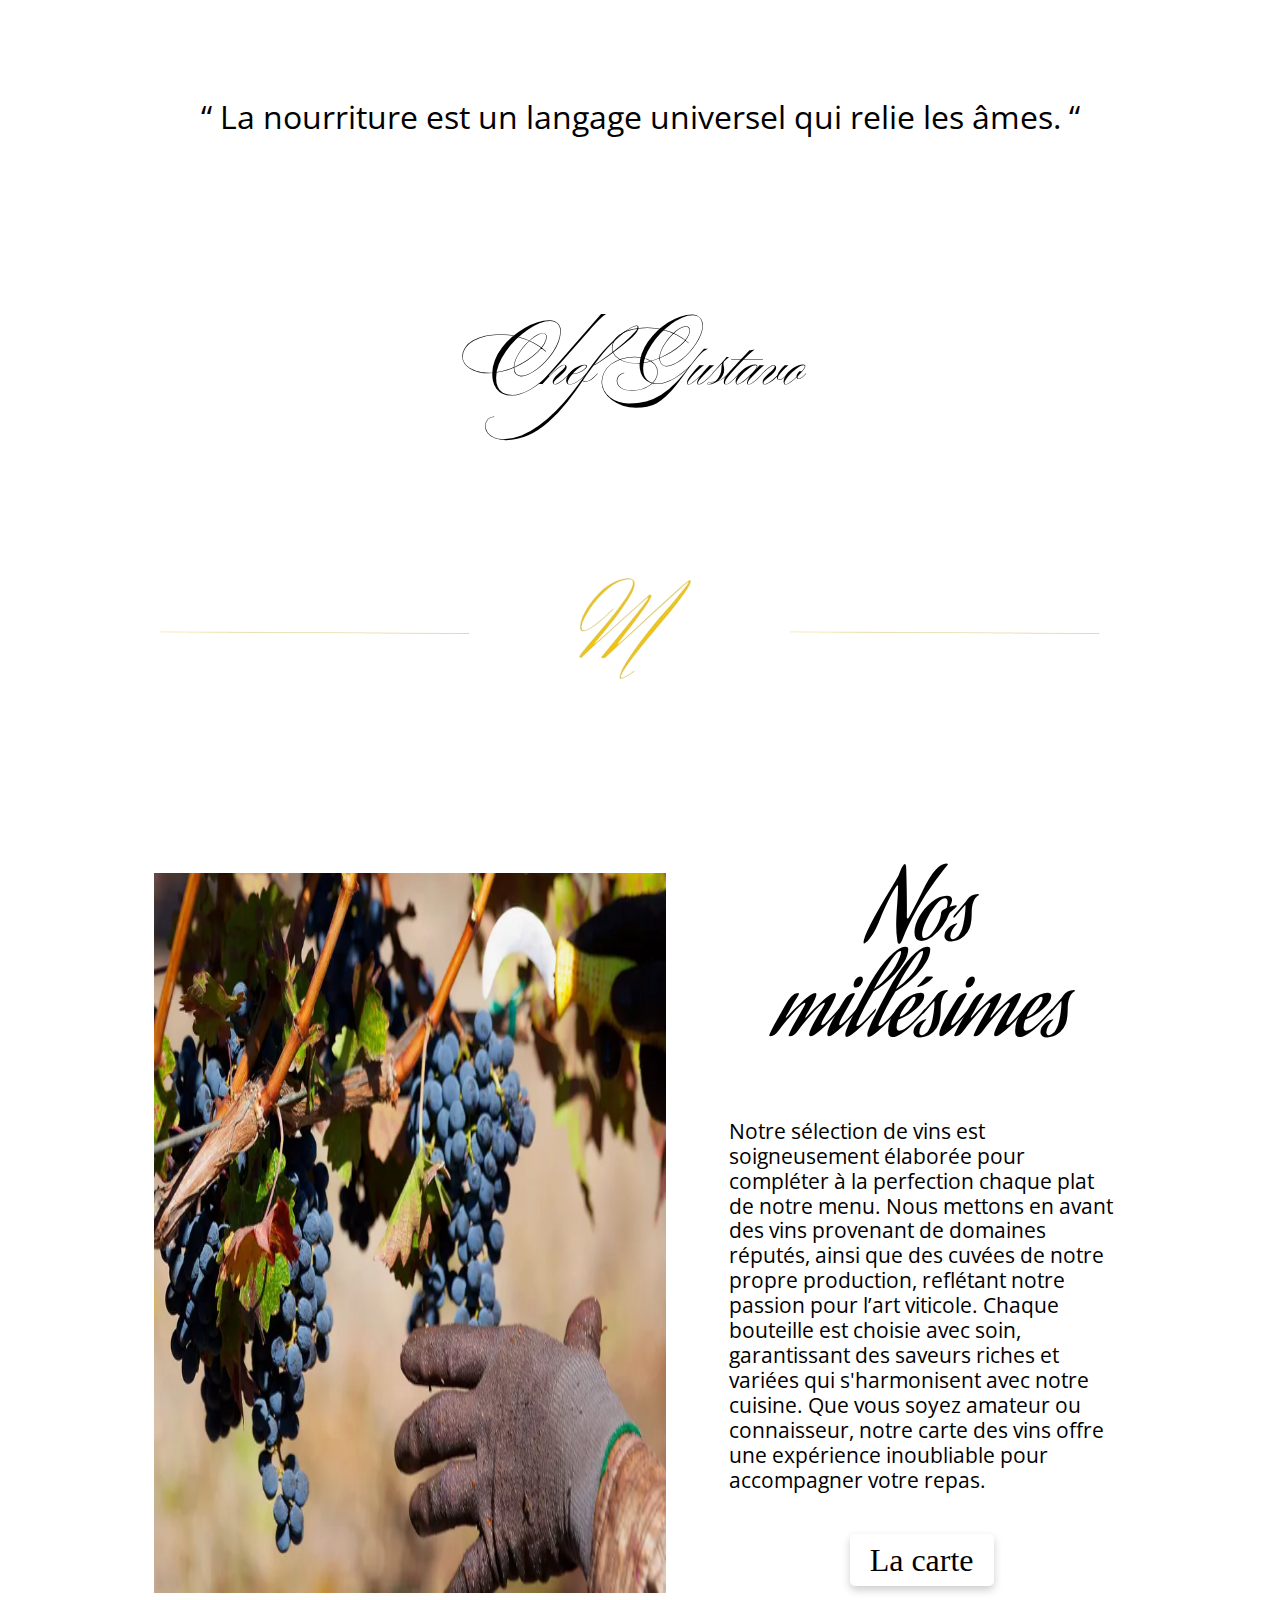
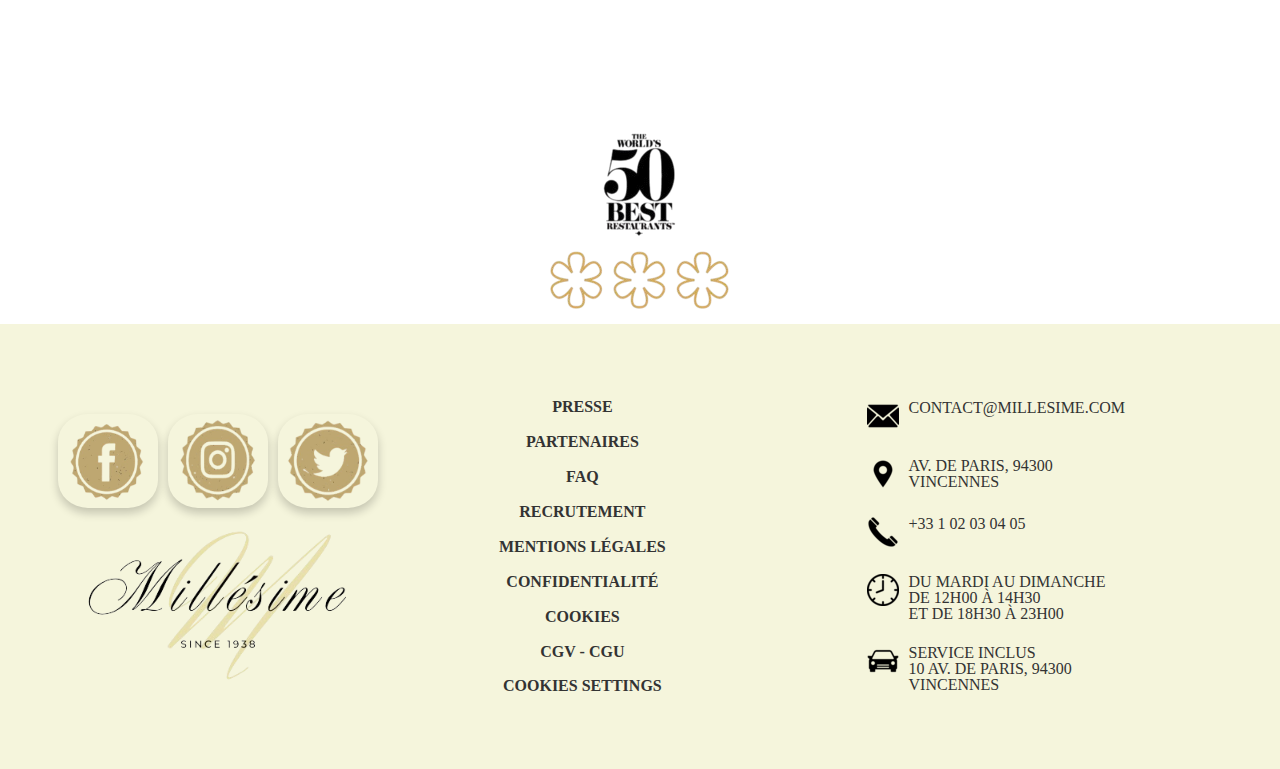
==== commit 4174154e: "Merge branch 'main' of github.com:espositotimothe/projet-1" ====
--- a/index.html
+++ b/index.html
@@ -41,10 +41,12 @@
             <figure>
                 <div class="carousel">
                     <div class="slides">
-                        <div class="slide"><img src="images/cuisine1.jpg" alt="image1"></div>
+                        <div class="slide"><img src="images/cuisine3.jpg" alt="image1"></div>
                         <div class="slide"><img src="images/cuisine2.jpg" alt="image2"></div>
-                        <div class="slide"><img src="images/cuisine3.jpg" alt="image3"></div>
-                        <div class="slide"><img src="images/cuisine4.jpeg" alt="image4"></div>
+                        <div class="slide"><img src="images/cuisine5.jpg" alt="image3"></div>
+                        <div class="slide"><img src="images/cuisine6.jpg" alt="image4"></div>
+                        <div class="slide"><img src="images/cuisine7.jpg" alt="image5"></div>
+                        <div class="slide"><img src="images/cuisine8.jpg" alt="image6"></div>
                     </div>
                 </div>
             </figure>
@@ -74,21 +76,31 @@
             <div class="membre-item">
                 <img src="images/timothe.jpg" alt="Timothé">
                 <article class="texte">
-                    <p>Le sous-chef Timothé est un talent prometteur, formé dans des écoles culinaires internationales de renom. Avec plusieurs années d’expérience dans des restaurants étoilés, il apporte une expertise technique solide et un flair créatif. Sa rigueur et son attention aux détails complètent parfaitement la vision gastronomique du chef, contribuant à chaque plat avec passion et précision.</p>
+                    <p>Le sous-chef Timothé est un talent prometteur, 
+                        formé dans des écoles culinaires de renom.              
+                        Il apporte une expertise technique.
+                    </p>
                 </article>
             </div>
         
             <div class="membre-item">
                 <img src="images/lassanatransformed.jpeg" alt="Lassana">
                 <article class="texte">
-                    <p>Le chef pâtissier Lassana, fort de son expérience dans des cuisines internationales, est un véritable artisan du sucré. Sa passion pour la pâtisserie se reflète dans chaque création, où précision et innovation se mêlent harmonieusement. Lassana excelle à transformer des ingrédients simples en desserts raffinés, offrant des expériences gustatives inoubliables à chaque bouchée.</p> 
+                    <p>Le chef pâtissier Lassana, 
+                        fort de son expérience dans des cuisines internationales, 
+                        est un véritable artisan du sucré. 
+                    </p> 
                 </article>
             </div>
         
             <div class="membre-item">
                 <img src="images/karim.jpg" alt="Karim">
                 <article class="texte">
-                    <p>Karim, notre maître de salle, apporte une expertise internationale acquise dans certains des meilleurs restaurants du monde. Son sens du service, son élégance et son attention aux moindres détails assurent à chaque client une expérience raffinée et inoubliable. Avec Karim, l'hospitalité devient un art, sublimant chaque moment passé dans notre établissement.</p>
+                    <p>Karim, notre maître de salle, 
+                        apporte une expertise internationale acquise dans 
+                        certains des meilleurs restaurants du monde. 
+                      
+                        </p>
                 </article>
             </div>
         </section>
@@ -123,9 +135,10 @@
                 <div class="carousel">
                     <div class="slides">
                         <div class="slide"><img src="images/plat1.jpg" alt="image1"></div>
+                        <div class="slide"><img src="images/plat2.jpg" alt="image3"></div>
+                        <div class="slide"><img src="images/plat8.jpg" alt="image3"></div>
+                        <div class="slide"><img src="images/plat9.jpg" alt="image3"></div>
                         <div class="slide"><img src="images/plat10.jpg" alt="image2"></div>
-                        <div class="slide"><img src="images/plat2.jpg" alt="image3"></div>
-                        <div class="slide"><img src="images/plat5.jpg" alt="image4"></div>
                     </div>
                 </div>
             </figure>
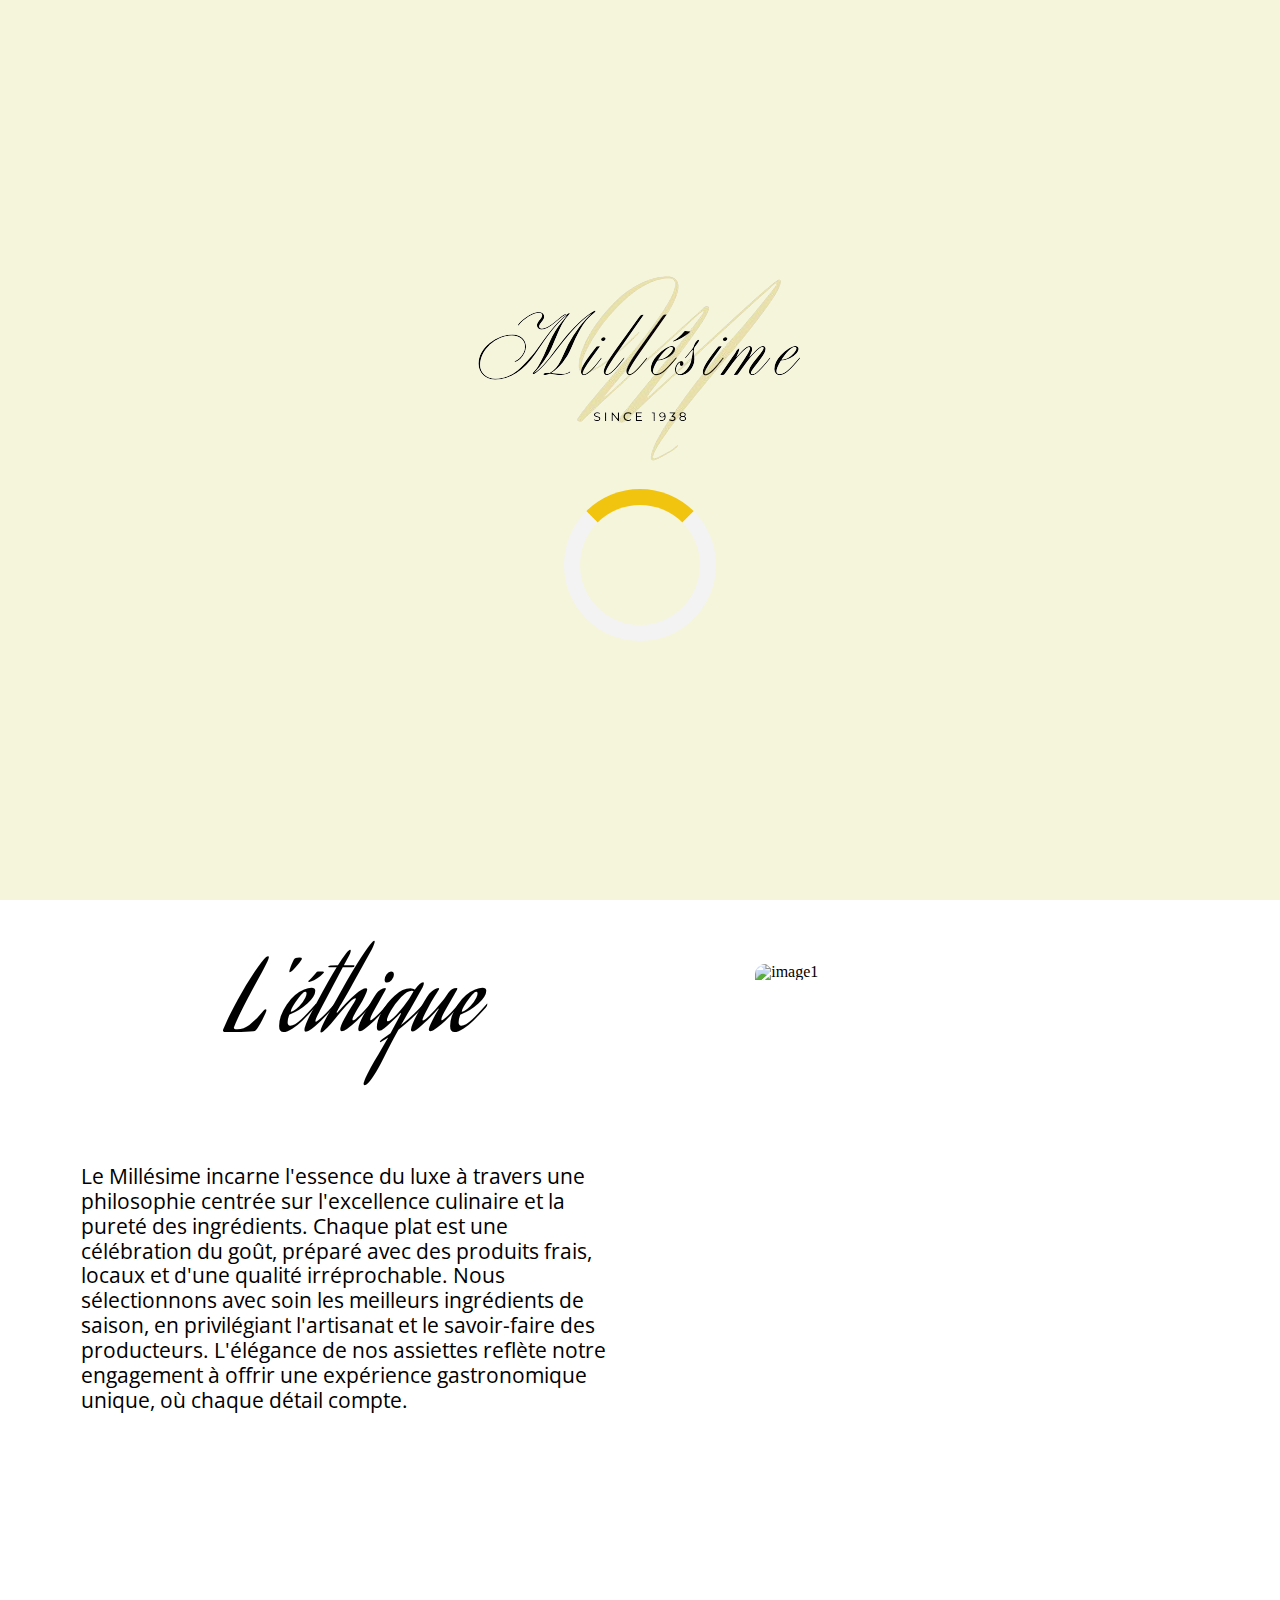
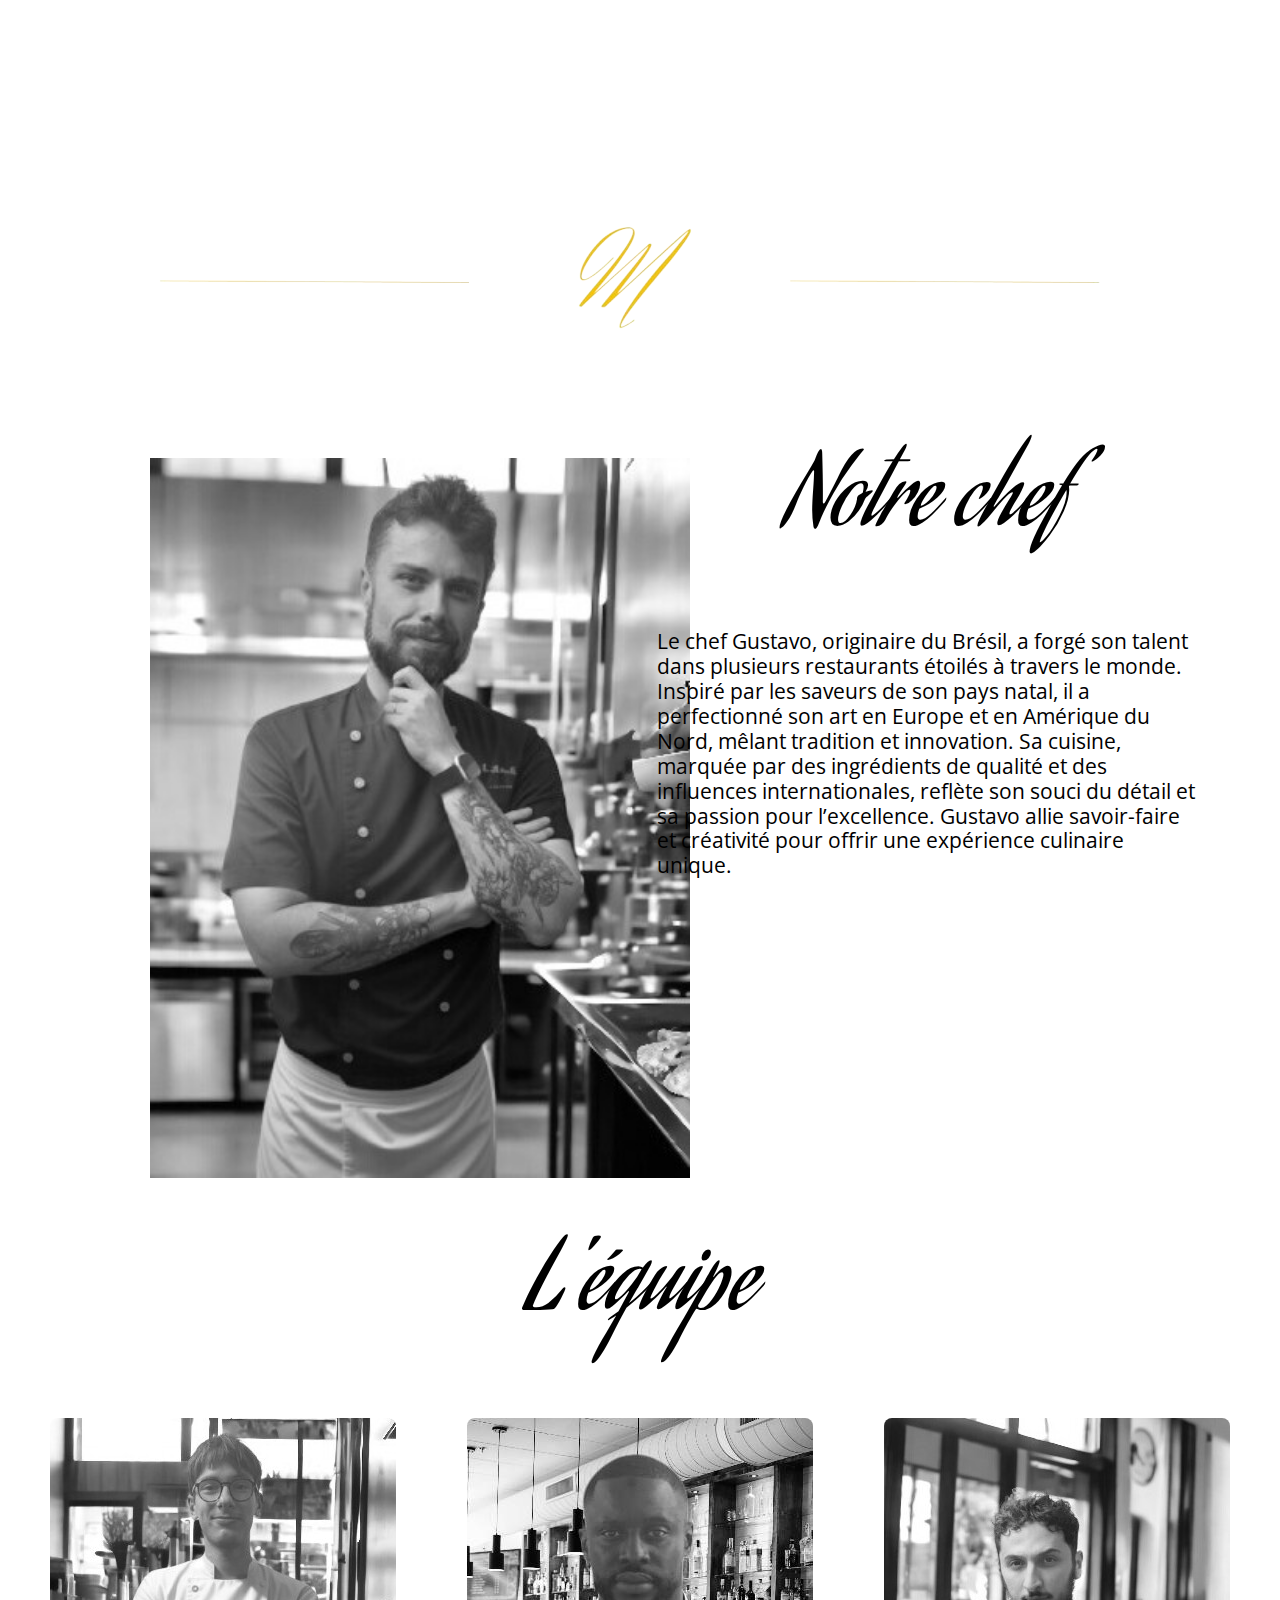
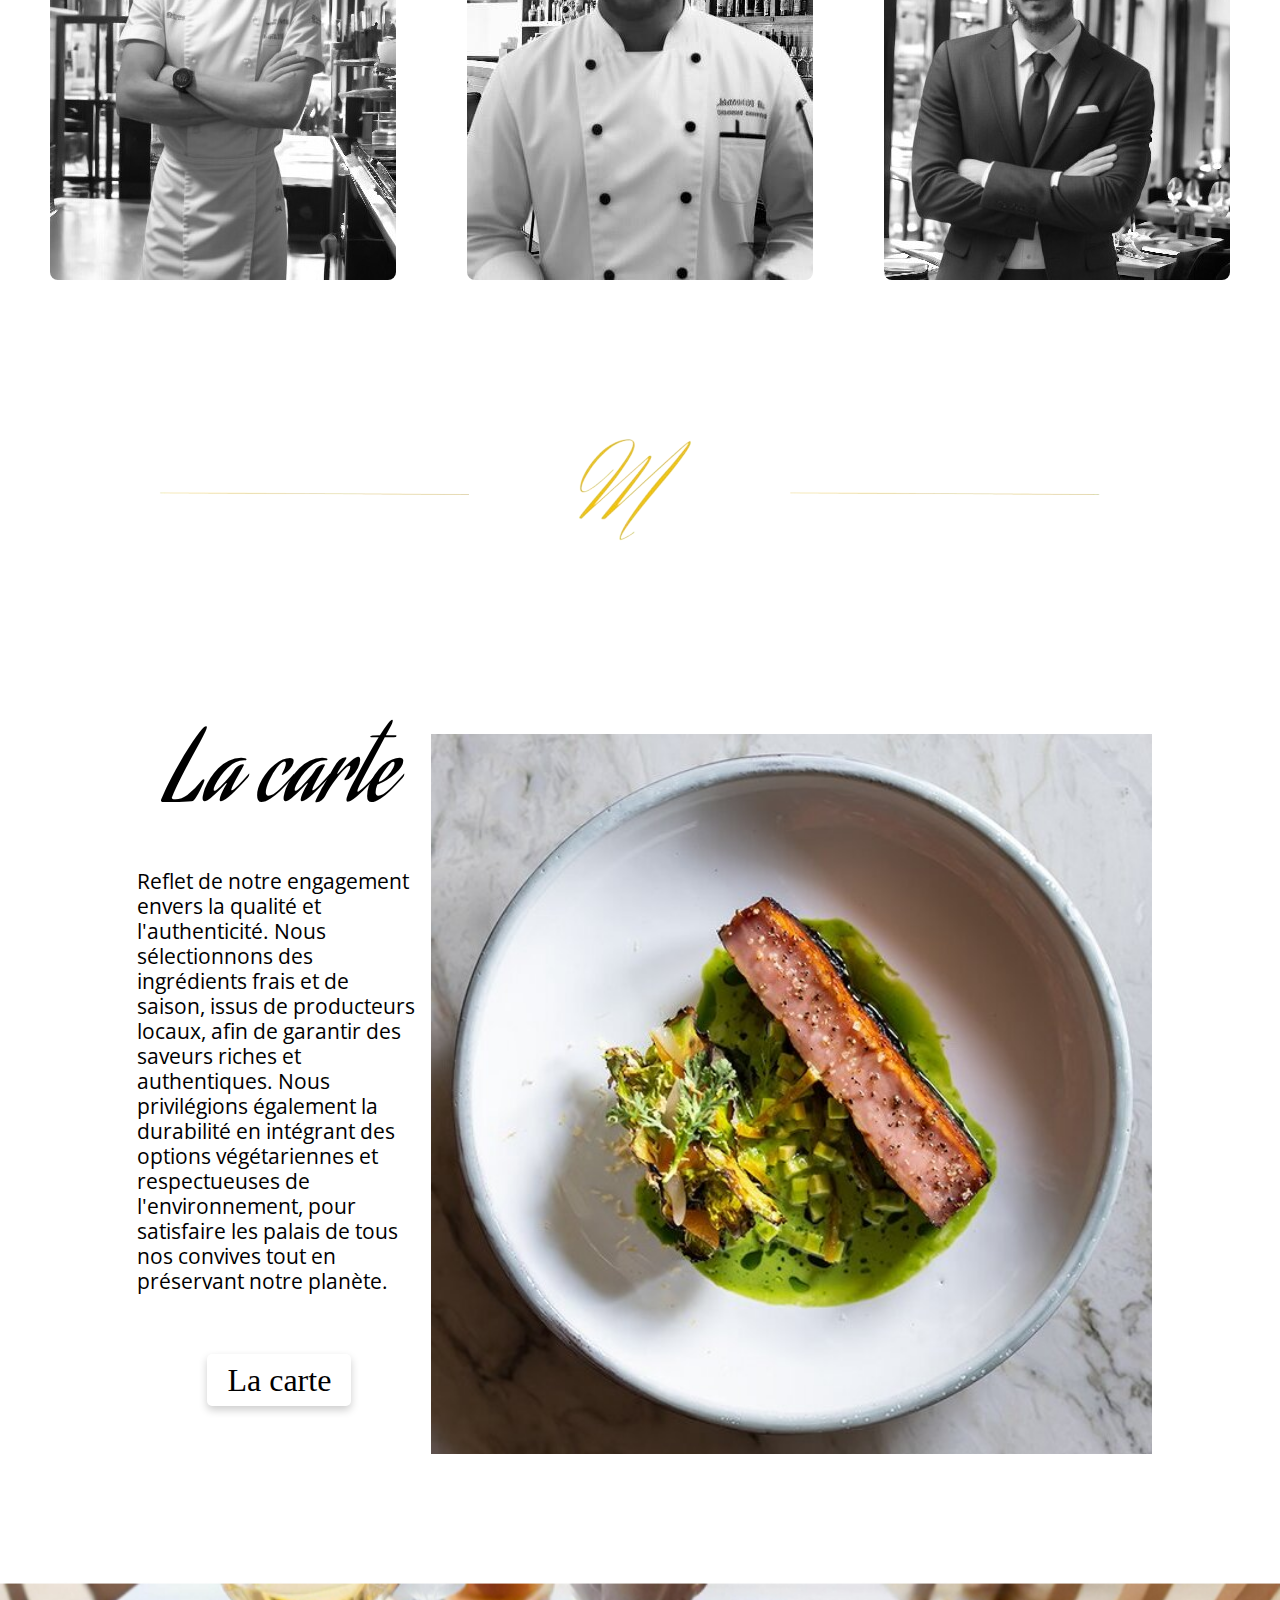
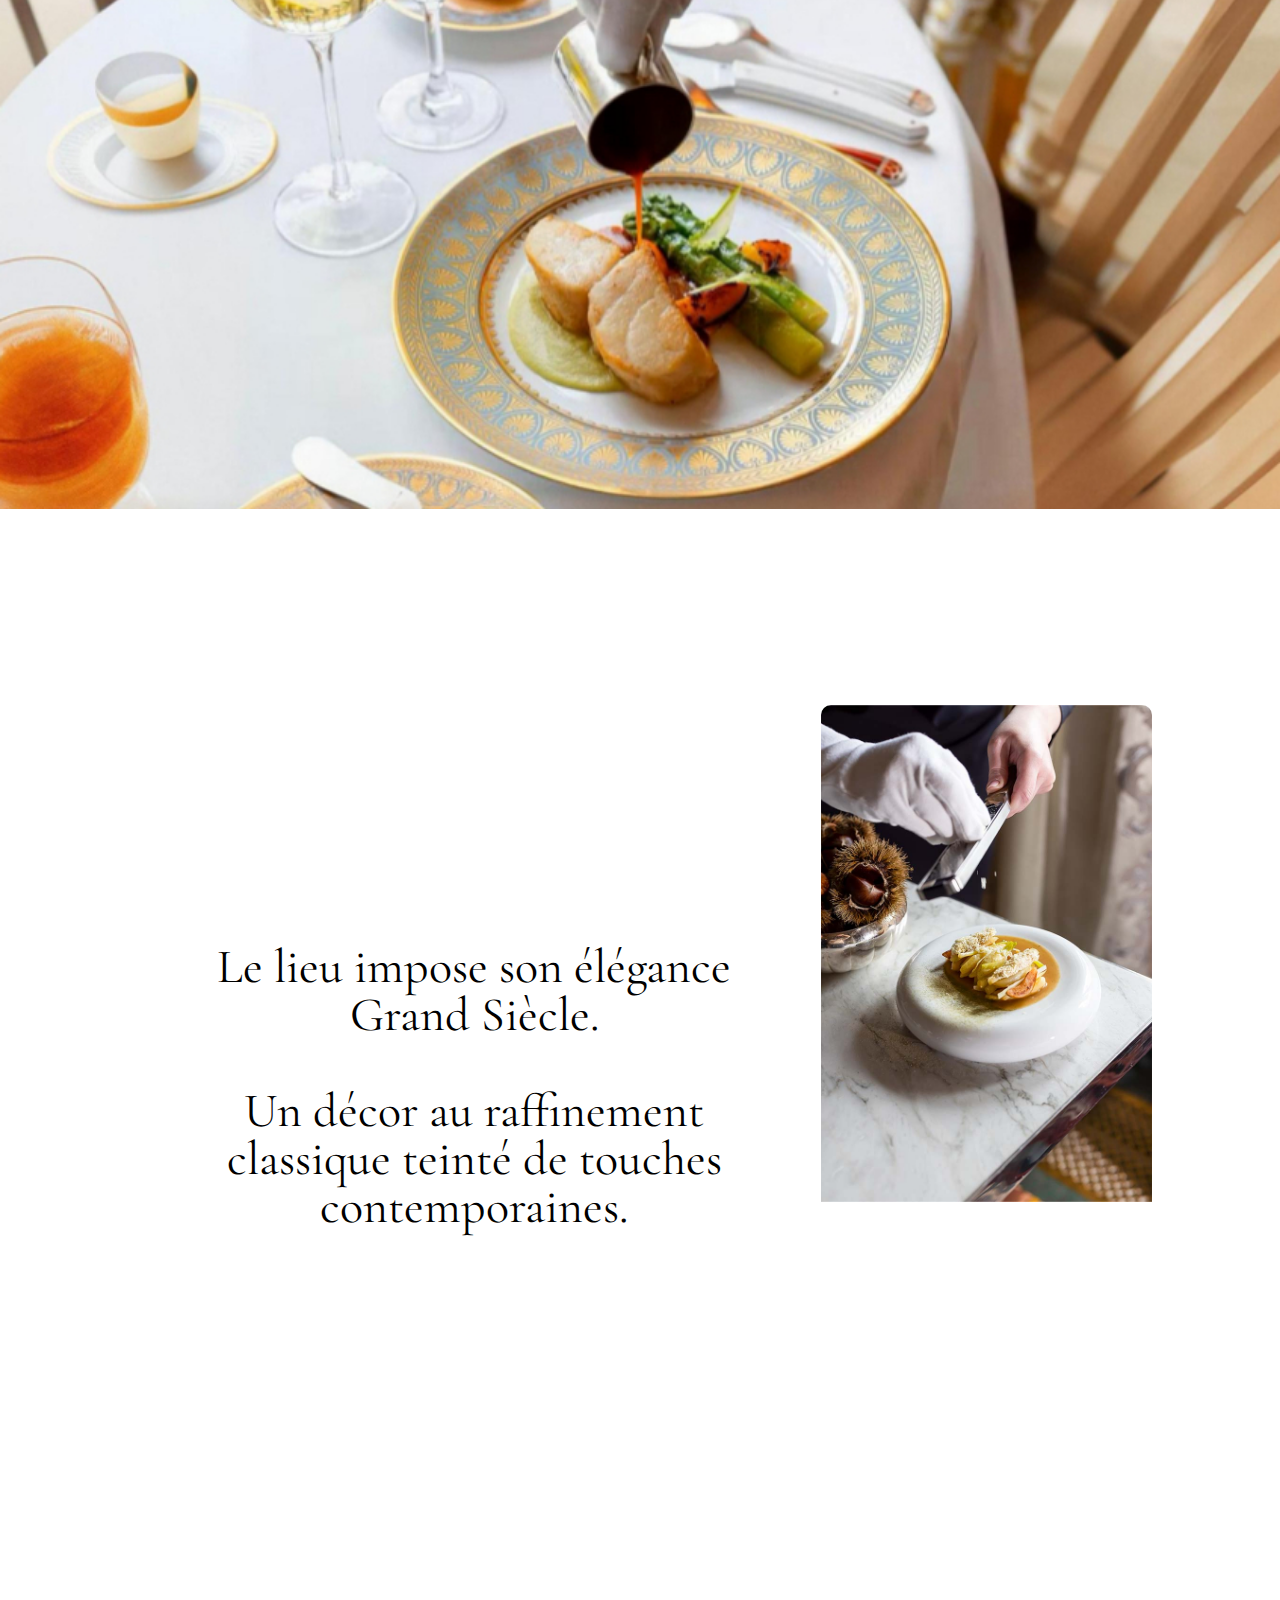
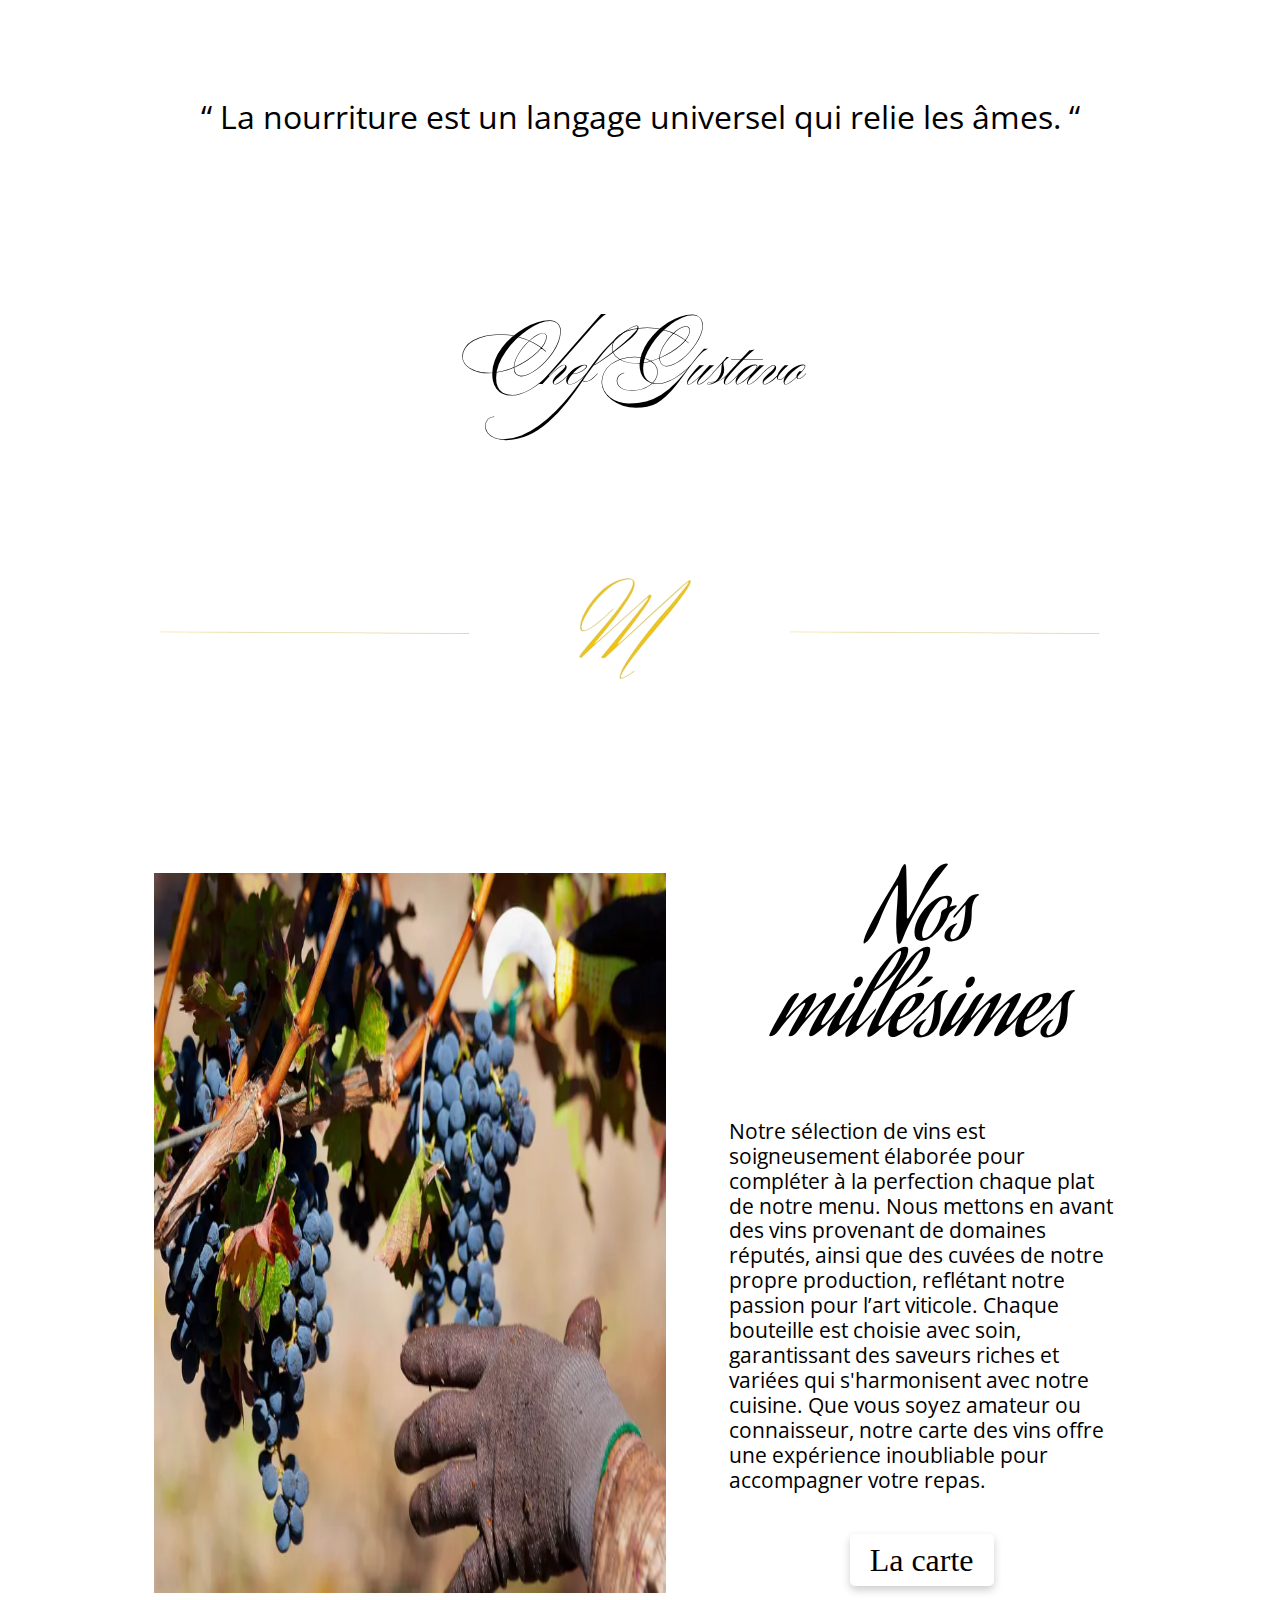
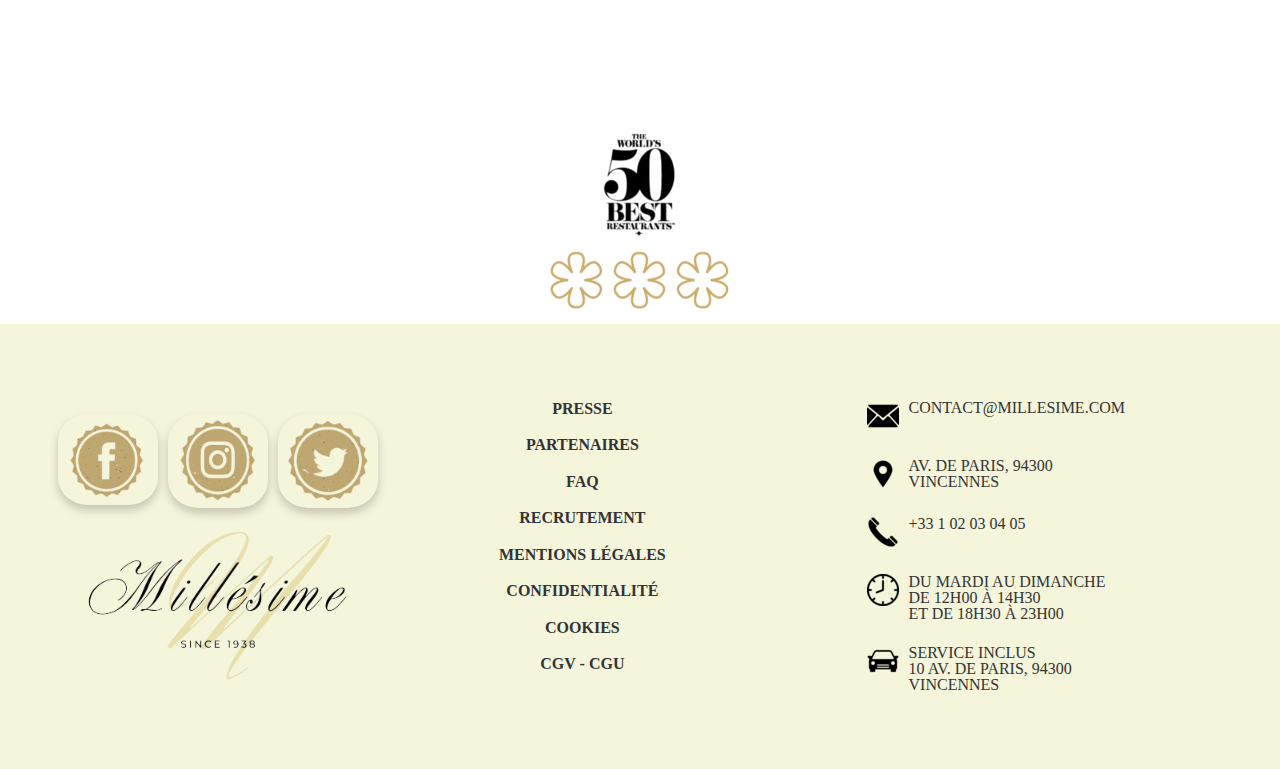
==== commit 27a3b81e: "Final Copy" ====
--- a/index.html
+++ b/index.html
@@ -178,7 +178,7 @@
 
             <div class="column logos">
                 <div class="inter">          
-                    <img src="images/facebook.png" alt="Facebook">
+                    <a href="indexgoogle.html"><img src="images/facebook.png" alt="Facebook"></a>
                     <img src="images/insta.png" alt="Instagram">
                     <img src="images/twitter.png" alt="Twitter">
                 </div>  
@@ -195,7 +195,7 @@
                     <li class="hover-underline">Confidentialité</li>
                     <li class="hover-underline">Cookies</li>
                     <li class="hover-underline">CGV - CGU</li>
-                    <li class="hover-underline">Cookies Settings</li>
+                    <li class="hover-underline"></li>
                 </ul>
             </div> 
 
